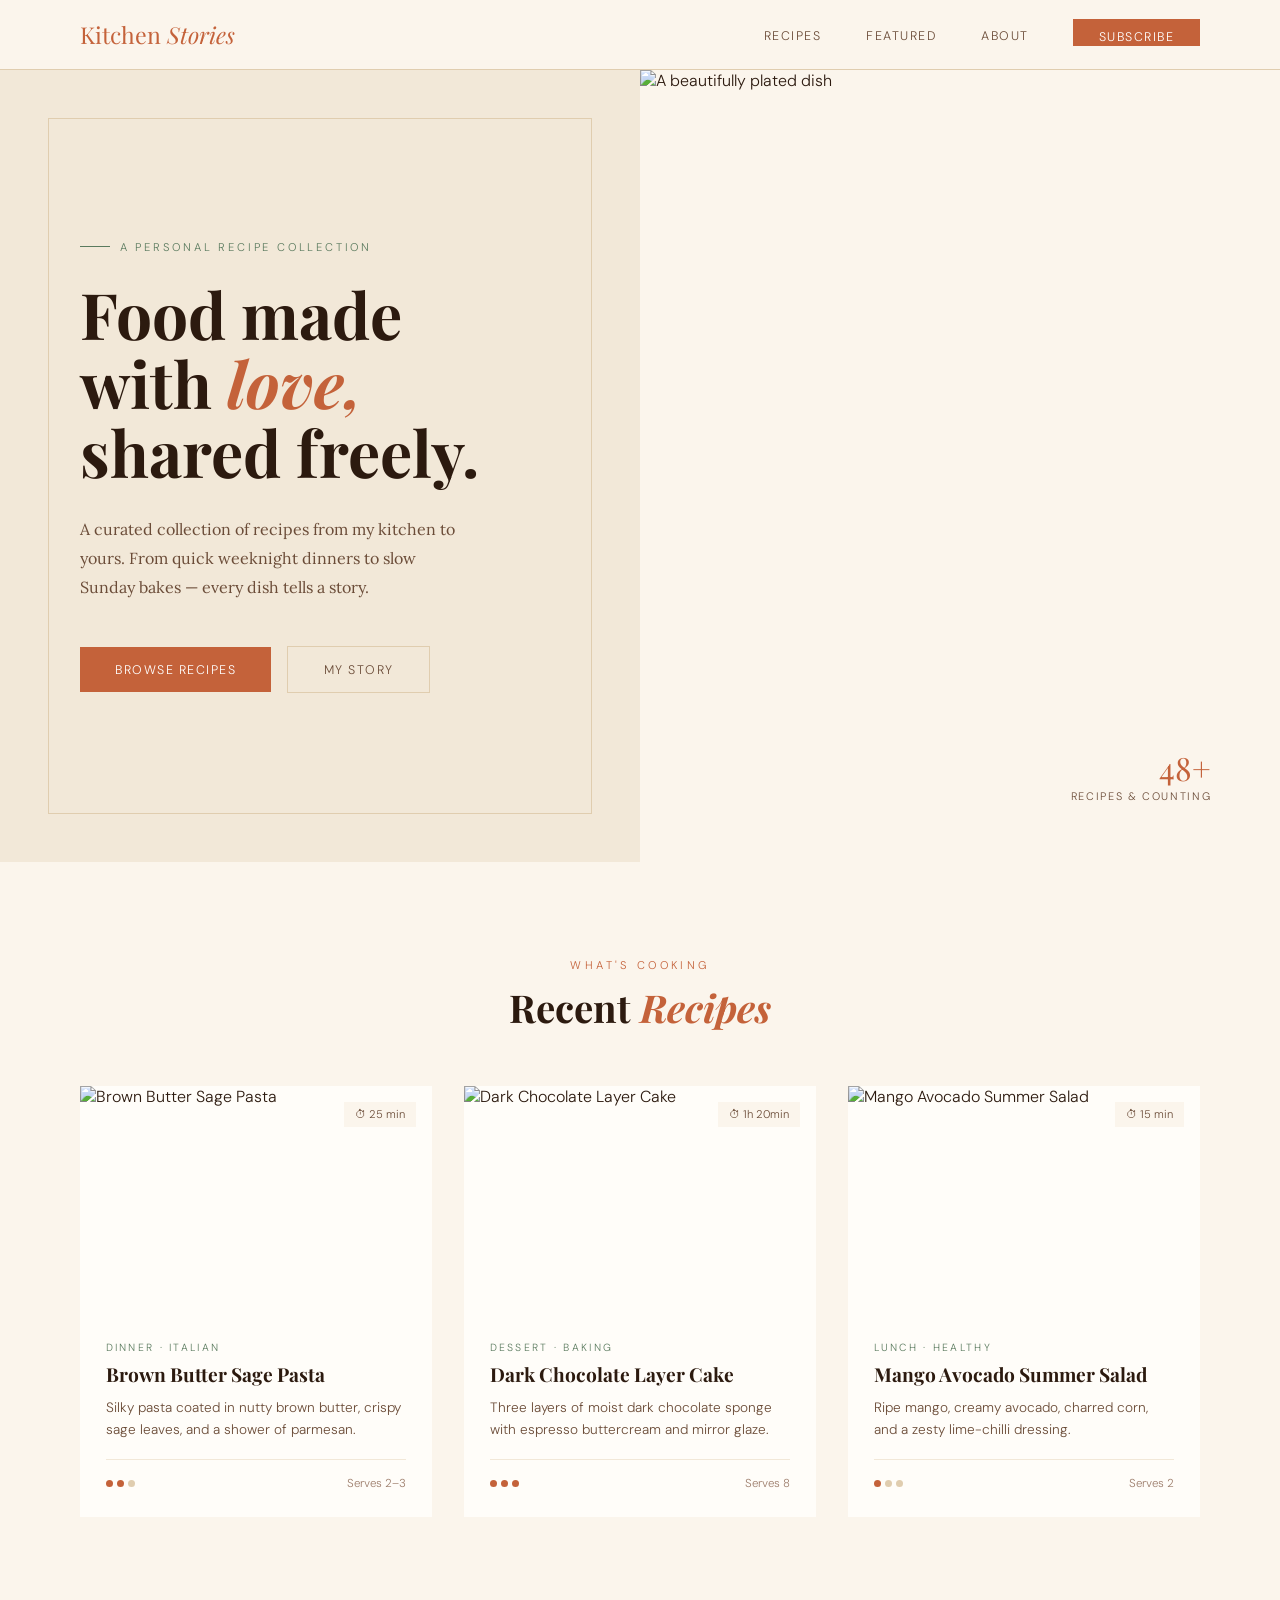
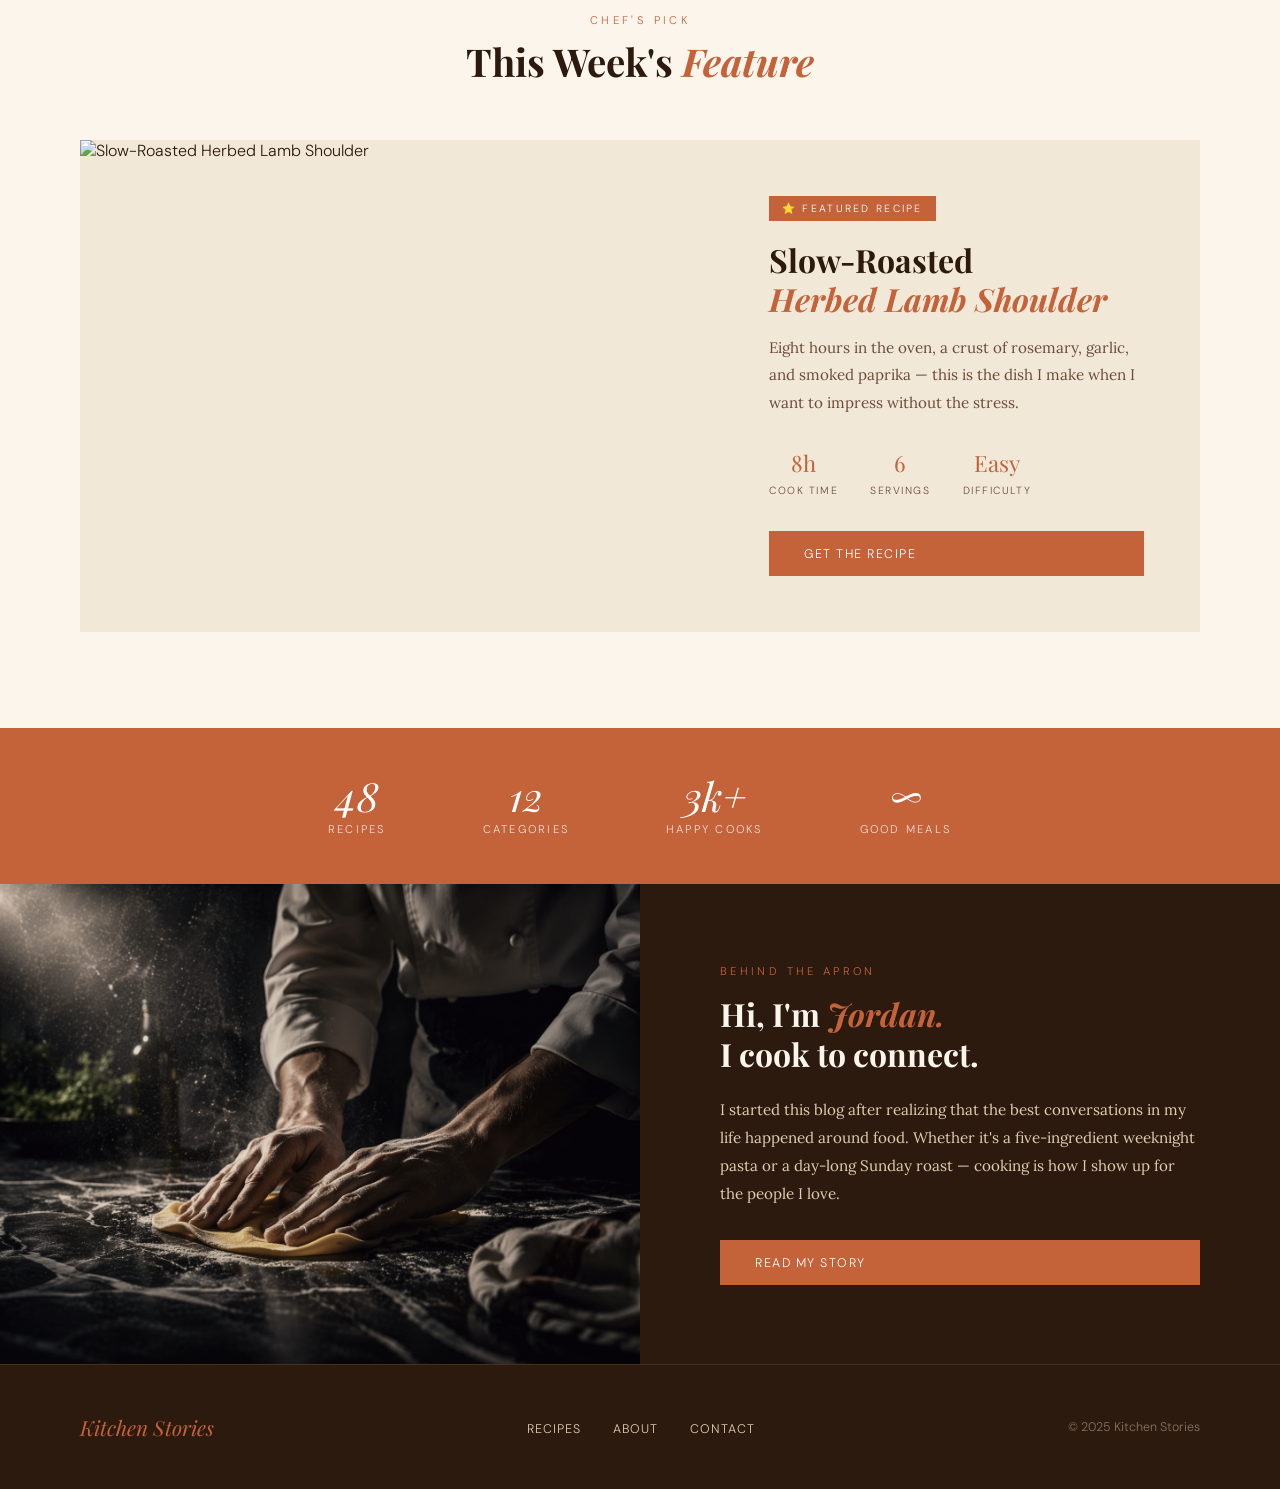
==== index.html @ 15ca9c3b "first commit" ====
<!DOCTYPE html>
<html lang="en">
<head>
  <meta charset="UTF-8"/>
  <meta name="viewport" content="width=device-width, initial-scale=1.0"/>
  <title>Kitchen Stories</title>

  <!-- Google Fonts: loaded from the internet, gives us nice typography -->
  <link href="https://fonts.googleapis.com/css2?family=Playfair+Display:ital,wght@0,400;0,600;0,700;1,400;1,600&family=Lora:ital,wght@0,400;1,400&family=DM+Sans:wght@300;400;500&display=swap" rel="stylesheet"/>

  <!-- Our CSS file (we'll create this next) -->
  <link rel="stylesheet" href="css/style.css"/>
</head>
<body>

  <!-- =============================
       NAVIGATION BAR
       ============================= -->
  <nav>
    <a href="#" class="nav-logo">Kitchen <span>Stories</span></a>
    <ul class="nav-links">
      <li><a href="#recipes">Recipes</a></li>
      <li><a href="#featured">Featured</a></li>
      <li><a href="#about">About</a></li>
      <li><a href="#" class="nav-cta">Subscribe</a></li>
    </ul>
  </nav>

  <!-- =============================
       HERO SECTION
       Split into left (text) and right (image)
       ============================= -->
  <section class="hero">

    <div class="hero-left">
      <span class="hero-tag">A personal recipe collection</span>
      <h1 class="hero-title">
        Food made<br/>with <em>love,</em><br/>shared freely.
      </h1>
      <p class="hero-desc">
        A curated collection of recipes from my kitchen to yours.
        From quick weeknight dinners to slow Sunday bakes — every dish tells a story.
      </p>
      <div class="hero-actions">
        <a href="#recipes" class="btn-primary">Browse Recipes</a>
        <a href="#about" class="btn-ghost">My Story</a>
      </div>
    </div>

    <div class="hero-right">
      <!-- Put your Gemini image in images/hero.jpg -->
      <img src="images/hero.jpg" alt="A beautifully plated dish"/>
      <div class="hero-badge">
        <div class="hero-badge-num">48+</div>
        <div class="hero-badge-label">Recipes &amp; counting</div>
      </div>
    </div>

  </section>

  <!-- =============================
       RECIPES SECTION
       3-card grid
       ============================= -->
  <section class="recipes-section" id="recipes">

    <div class="section-intro">
      <span class="section-tag">What's cooking</span>
      <h2 class="section-title">Recent <em>Recipes</em></h2>
    </div>

    <div class="recipe-grid">

      <!-- Card 1 -->
      <div class="recipe-card fade-in">
        <div class="card-img-wrap">
          <img src="images/pasta.jpg" alt="Brown Butter Sage Pasta"/>
          <span class="card-time-badge">⏱ 25 min</span>
        </div>
        <div class="card-body">
          <p class="card-cat">Dinner · Italian</p>
          <h3 class="card-title">Brown Butter Sage Pasta</h3>
          <p class="card-desc">Silky pasta coated in nutty brown butter, crispy sage leaves, and a shower of parmesan.</p>
          <div class="card-footer">
            <div class="card-diff">
              <span class="dot filled"></span>
              <span class="dot filled"></span>
              <span class="dot"></span>
            </div>
            <span class="card-servings">Serves 2–3</span>
          </div>
        </div>
      </div>

      <!-- Card 2 -->
      <div class="recipe-card fade-in">
        <div class="card-img-wrap">
          <img src="images/cake.jpg" alt="Dark Chocolate Layer Cake"/>
          <span class="card-time-badge">⏱ 1h 20min</span>
        </div>
        <div class="card-body">
          <p class="card-cat">Dessert · Baking</p>
          <h3 class="card-title">Dark Chocolate Layer Cake</h3>
          <p class="card-desc">Three layers of moist dark chocolate sponge with espresso buttercream and mirror glaze.</p>
          <div class="card-footer">
            <div class="card-diff">
              <span class="dot filled"></span>
              <span class="dot filled"></span>
              <span class="dot filled"></span>
            </div>
            <span class="card-servings">Serves 8</span>
          </div>
        </div>
      </div>

      <!-- Card 3 -->
      <div class="recipe-card fade-in">
        <div class="card-img-wrap">
          <img src="images/salad.jpg" alt="Mango Avocado Summer Salad"/>
          <span class="card-time-badge">⏱ 15 min</span>
        </div>
        <div class="card-body">
          <p class="card-cat">Lunch · Healthy</p>
          <h3 class="card-title">Mango Avocado Summer Salad</h3>
          <p class="card-desc">Ripe mango, creamy avocado, charred corn, and a zesty lime-chilli dressing.</p>
          <div class="card-footer">
            <div class="card-diff">
              <span class="dot filled"></span>
              <span class="dot"></span>
              <span class="dot"></span>
            </div>
            <span class="card-servings">Serves 2</span>
          </div>
        </div>
      </div>

    </div>
  </section>

  <!-- =============================
       FEATURED RECIPE
       Big horizontal card
       ============================= -->
  <section class="featured-section" id="featured">

    <div class="section-intro">
      <span class="section-tag">Chef's pick</span>
      <h2 class="section-title">This Week's <em>Feature</em></h2>
    </div>

    <div class="featured-card">
      <div class="featured-img-wrap">
        <img class="featured-img" src="images/featured.jpg" alt="Slow-Roasted Herbed Lamb Shoulder"/>
      </div>
      <div class="featured-info">
        <span class="featured-badge">⭐ Featured Recipe</span>
        <h3 class="featured-title">Slow-Roasted<br/><em>Herbed Lamb Shoulder</em></h3>
        <p class="featured-desc">
          Eight hours in the oven, a crust of rosemary, garlic, and smoked paprika —
          this is the dish I make when I want to impress without the stress.
        </p>
        <div class="featured-meta">
          <div class="meta-item">
            <span class="meta-val">8h</span>
            <span class="meta-label">Cook time</span>
          </div>
          <div class="meta-item">
            <span class="meta-val">6</span>
            <span class="meta-label">Servings</span>
          </div>
          <div class="meta-item">
            <span class="meta-val">Easy</span>
            <span class="meta-label">Difficulty</span>
          </div>
        </div>
        <a href="#" class="btn-primary">Get the Recipe</a>
      </div>
    </div>

  </section>

  <!-- =============================
       STATS STRIP
       4 numbers across a colored bar
       ============================= -->
  <div class="stats-strip">
    <div class="stat">
      <div class="stat-num">48</div>
      <div class="stat-label">Recipes</div>
    </div>
    <div class="stat">
      <div class="stat-num">12</div>
      <div class="stat-label">Categories</div>
    </div>
    <div class="stat">
      <div class="stat-num">3k+</div>
      <div class="stat-label">Happy Cooks</div>
    </div>
    <div class="stat">
      <div class="stat-num">∞</div>
      <div class="stat-label">Good Meals</div>
    </div>
  </div>

  <!-- =============================
       ABOUT SECTION
       Dark background, image + text side by side
       ============================= -->
  <section class="about-section" id="about">

    <div class="about-img-wrap">
      <img src="images/about.jpg" alt="Person cooking in a warm kitchen"/>
    </div>

    <div class="about-content">
      <p class="about-tag">Behind the apron</p>
      <h2 class="about-title">Hi, I'm <em>Jordan.</em><br/>I cook to connect.</h2>
      <p class="about-text">
        I started this blog after realizing that the best conversations in my life happened
        around food. Whether it's a five-ingredient weeknight pasta or a day-long Sunday
        roast — cooking is how I show up for the people I love.
      </p>
      <a href="#" class="btn-primary">Read My Story</a>
    </div>

  </section>

  <!-- =============================
       FOOTER
       ============================= -->
  <footer>
    <span class="footer-logo">Kitchen Stories</span>
    <ul class="footer-links">
      <li><a href="#">Recipes</a></li>
      <li><a href="#">About</a></li>
      <li><a href="#">Contact</a></li>
    </ul>
    <span class="footer-copy">© 2025 Kitchen Stories</span>
  </footer>

  <!-- Our JS file (we'll create this last) -->
  <script src="js/script.js"></script>

</body>
</html>
---- css/style.css ----
/* =============================================
   RESET & ROOT VARIABLES
   Clears browser default styles and defines
   our color palette as reusable variables
   ============================================= */

*, *::before, *::after {
  box-sizing: border-box;
  margin: 0;
  padding: 0;
}

:root {
  --cream:       #FBF5EC;
  --light-tan:   #F2E8D8;
  --tan:         #E0CDAF;
  --terracotta:  #C4623A;
  --terra-dark:  #A34E2C;
  --brown:       #2C1A0F;
  --mid-brown:   #6B4C38;
  --sage:        #7A9E7E;
  --sage-dark:   #5A7A5E;
  --white:       #FFFDF9;
}

html {
  scroll-behavior: smooth; /* makes anchor links scroll nicely */
}

body {
  background: var(--cream);
  color: var(--brown);
  font-family: 'DM Sans', sans-serif;
  font-weight: 300;
  overflow-x: hidden; /* prevents horizontal scroll */
}


/* =============================================
   NAVIGATION
   ============================================= */

nav {
  display: flex;
  justify-content: space-between;
  align-items: center;
  padding: 1.2rem 5rem;
  background: var(--cream);
  border-bottom: 1px solid var(--tan);
  position: sticky;  /* sticks to top when you scroll */
  top: 0;
  z-index: 200;      /* stays on top of everything */
}

.nav-logo {
  font-family: 'Playfair Display', serif;
  font-size: 1.45rem;
  color: var(--terracotta);
  text-decoration: none;
}

.nav-logo span {
  font-style: italic;
}

.nav-links {
  display: flex;
  gap: 2.8rem;
  list-style: none;
}

.nav-links a {
  text-decoration: none;
  color: var(--mid-brown);
  font-size: 0.78rem;
  letter-spacing: 0.12em;
  text-transform: uppercase;
  position: relative;
  padding-bottom: 2px;
  transition: color 0.2s;
}

/* Animated underline on hover */
.nav-links a::after {
  content: '';
  position: absolute;
  bottom: 0;
  left: 0;
  width: 0;
  height: 1px;
  background: var(--terracotta);
  transition: width 0.3s ease;
}

.nav-links a:hover { color: var(--terracotta); }
.nav-links a:hover::after { width: 100%; }

/* Subscribe button in nav */
.nav-cta {
  padding: 0.6rem 1.6rem;
  background: var(--terracotta);
  color: #fff !important;
}

.nav-cta::after { display: none !important; }
.nav-cta:hover { background: var(--terra-dark) !important; }


/* =============================================
   BUTTONS
   ============================================= */

.btn-primary {
  padding: 0.9rem 2.2rem;
  background: var(--terracotta);
  color: #fff;
  text-decoration: none;
  font-size: 0.78rem;
  letter-spacing: 0.12em;
  text-transform: uppercase;
  display: inline-block;
  transition: background 0.25s, transform 0.2s;
}

.btn-primary:hover {
  background: var(--terra-dark);
  transform: translateY(-2px); /* lifts up slightly on hover */
}

.btn-ghost {
  padding: 0.9rem 2.2rem;
  border: 1px solid var(--tan);
  color: var(--mid-brown);
  text-decoration: none;
  font-size: 0.78rem;
  letter-spacing: 0.12em;
  text-transform: uppercase;
  transition: border-color 0.2s, color 0.2s;
}

.btn-ghost:hover {
  border-color: var(--terracotta);
  color: var(--terracotta);
}


/* =============================================
   HERO SECTION
   Two-column grid: text left, image right
   ============================================= */

.hero {
  display: grid;
  grid-template-columns: 1fr 1fr; /* two equal columns */
  min-height: 88vh;
}

.hero-left {
  display: flex;
  flex-direction: column;
  justify-content: center;
  padding: 5rem 4.5rem 5rem 5rem;
  background: var(--light-tan);
  position: relative;
}

/* Decorative border inside the left panel */
.hero-left::after {
  content: '';
  position: absolute;
  top: 3rem;
  left: 3rem;
  right: 3rem;
  bottom: 3rem;
  border: 1px solid var(--tan);
  pointer-events: none;
}

.hero-tag {
  display: inline-flex;
  align-items: center;
  gap: 0.6rem;
  font-size: 0.7rem;
  letter-spacing: 0.25em;
  text-transform: uppercase;
  color: var(--sage-dark);
  margin-bottom: 1.6rem;
}

.hero-tag::before {
  content: '';
  display: inline-block;
  width: 30px;
  height: 1px;
  background: var(--sage-dark);
}

.hero-title {
  font-family: 'Playfair Display', serif;
  font-size: clamp(3rem, 5vw, 5rem); /* scales with screen size */
  line-height: 1.08;
  color: var(--brown);
  margin-bottom: 1.8rem;
}

.hero-title em {
  font-style: italic;
  color: var(--terracotta);
}

.hero-desc {
  font-family: 'Lora', serif;
  font-size: 1rem;
  color: var(--mid-brown);
  line-height: 1.8;
  max-width: 380px;
  margin-bottom: 2.8rem;
}

.hero-actions {
  display: flex;
  gap: 1rem;
  align-items: center;
}

.hero-right {
  position: relative;
  overflow: hidden;
}

.hero-right img {
  width: 100%;
  height: 100%;
  object-fit: cover; /* fills the box without stretching */
  display: block;
  transition: transform 0.6s ease;
}

.hero-right:hover img {
  transform: scale(1.03); /* subtle zoom on hover */
}

/* Small floating box over the image */
.hero-badge {
  position: absolute;
  bottom: 2.5rem;
  right: 2.5rem;
  background: var(--cream);
  padding: 1.2rem 1.8rem;
  text-align: right;
}

.hero-badge-num {
  font-family: 'Playfair Display', serif;
  font-size: 2rem;
  color: var(--terracotta);
  line-height: 1;
}

.hero-badge-label {
  font-size: 0.68rem;
  letter-spacing: 0.15em;
  text-transform: uppercase;
  color: var(--mid-brown);
  margin-top: 0.3rem;
}


/* =============================================
   SHARED SECTION HEADER STYLES
   Used above both Recipes and Featured sections
   ============================================= */

.section-intro {
  text-align: center;
  margin-bottom: 3.5rem;
}

.section-tag {
  display: block;
  font-size: 0.7rem;
  letter-spacing: 0.3em;
  text-transform: uppercase;
  color: var(--terracotta);
  margin-bottom: 0.7rem;
}

.section-title {
  font-family: 'Playfair Display', serif;
  font-size: 2.4rem;
  color: var(--brown);
  line-height: 1.2;
}

.section-title em {
  font-style: italic;
  color: var(--terracotta);
}


/* =============================================
   RECIPE CARDS SECTION
   ============================================= */

.recipes-section {
  padding: 6rem 5rem;
  background: var(--cream);
}

.recipe-grid {
  display: grid;
  grid-template-columns: repeat(3, 1fr); /* 3 equal columns */
  gap: 2rem;
}

.recipe-card {
  background: var(--white);
  overflow: hidden;
  cursor: pointer;
  transition: transform 0.35s ease, box-shadow 0.35s ease;
}

.recipe-card:hover {
  transform: translateY(-8px);
  box-shadow: 0 20px 50px rgba(44, 26, 15, 0.12);
}

.card-img-wrap {
  position: relative;
  overflow: hidden;
  height: 230px;
}

.card-img-wrap img {
  width: 100%;
  height: 100%;
  object-fit: cover;
  display: block;
  transition: transform 0.5s ease;
}

.recipe-card:hover .card-img-wrap img {
  transform: scale(1.07);
}

/* Time badge overlaid on card image */
.card-time-badge {
  position: absolute;
  top: 1rem;
  right: 1rem;
  background: var(--cream);
  padding: 0.35rem 0.7rem;
  font-size: 0.7rem;
  color: var(--mid-brown);
}

.card-body {
  padding: 1.6rem;
}

.card-cat {
  font-size: 0.65rem;
  letter-spacing: 0.22em;
  text-transform: uppercase;
  color: var(--sage-dark);
  margin-bottom: 0.5rem;
}

.card-title {
  font-family: 'Playfair Display', serif;
  font-size: 1.2rem;
  color: var(--brown);
  margin-bottom: 0.6rem;
  line-height: 1.3;
}

.card-desc {
  font-size: 0.85rem;
  color: var(--mid-brown);
  line-height: 1.6;
}

.card-footer {
  display: flex;
  justify-content: space-between;
  align-items: center;
  margin-top: 1.2rem;
  padding-top: 1rem;
  border-top: 1px solid var(--light-tan);
}

/* Difficulty dots (filled = hard) */
.card-diff {
  display: flex;
  gap: 4px;
}

.dot {
  width: 7px;
  height: 7px;
  border-radius: 50%;
  background: var(--tan);
}

.dot.filled {
  background: var(--terracotta);
}

.card-servings {
  font-size: 0.72rem;
  color: #9C7C6A;
}


/* =============================================
   FEATURED RECIPE
   Wide horizontal card, image left, info right
   ============================================= */

.featured-section {
  padding: 0 5rem 6rem;
}

.featured-card {
  display: grid;
  grid-template-columns: 1.3fr 1fr;
  background: var(--light-tan);
  overflow: hidden;
  min-height: 420px;
}

.featured-img-wrap {
  overflow: hidden;
}

.featured-img {
  width: 100%;
  height: 100%;
  min-height: 420px;
  object-fit: cover;
  display: block;
  transition: transform 0.5s ease;
}

.featured-card:hover .featured-img {
  transform: scale(1.04);
}

.featured-info {
  display: flex;
  flex-direction: column;
  justify-content: center;
  padding: 3.5rem;
}

.featured-badge {
  display: inline-block;
  font-size: 0.65rem;
  letter-spacing: 0.22em;
  text-transform: uppercase;
  background: var(--terracotta);
  color: #fff;
  padding: 0.35rem 0.8rem;
  margin-bottom: 1.3rem;
  width: fit-content;
}

.featured-title {
  font-family: 'Playfair Display', serif;
  font-size: 2rem;
  line-height: 1.2;
  color: var(--brown);
  margin-bottom: 1rem;
}

.featured-title em {
  font-style: italic;
  color: var(--terracotta);
}

.featured-desc {
  font-family: 'Lora', serif;
  font-size: 0.95rem;
  color: var(--mid-brown);
  line-height: 1.8;
  margin-bottom: 2rem;
}

.featured-meta {
  display: flex;
  gap: 2rem;
  margin-bottom: 2rem;
}

.meta-item {
  text-align: center;
}

.meta-val {
  font-family: 'Playfair Display', serif;
  font-size: 1.4rem;
  color: var(--terracotta);
  display: block;
}

.meta-label {
  font-size: 0.65rem;
  letter-spacing: 0.15em;
  text-transform: uppercase;
  color: var(--mid-brown);
}


/* =============================================
   STATS STRIP
   Terracotta bar with 4 big numbers
   ============================================= */

.stats-strip {
  background: var(--terracotta);
  display: flex;
  justify-content: center;
  gap: 6rem;
  padding: 3rem 5rem;
}

.stat {
  text-align: center;
  color: #fff;
}

.stat-num {
  font-family: 'Playfair Display', serif;
  font-size: 2.5rem;
  font-style: italic;
  line-height: 1;
}

.stat-label {
  font-size: 0.7rem;
  letter-spacing: 0.2em;
  text-transform: uppercase;
  opacity: 0.8;
  margin-top: 0.4rem;
}


/* =============================================
   ABOUT SECTION
   Dark background, image + text side by side
   ============================================= */

.about-section {
  background: var(--brown);
  display: grid;
  grid-template-columns: 1fr 1fr;
  min-height: 380px;
}

.about-img-wrap {
  overflow: hidden;
}

.about-img-wrap img {
  width: 100%;
  height: 100%;
  object-fit: cover;
  display: block;
  opacity: 0.85;
  transition: transform 0.5s;
}

.about-img-wrap:hover img {
  transform: scale(1.04);
}

.about-content {
  display: flex;
  flex-direction: column;
  justify-content: center;
  padding: 4.5rem 5rem;
  color: var(--cream);
}

.about-tag {
  font-size: 0.7rem;
  letter-spacing: 0.3em;
  text-transform: uppercase;
  color: var(--terracotta);
  margin-bottom: 1rem;
}

.about-title {
  font-family: 'Playfair Display', serif;
  font-size: 2rem;
  line-height: 1.25;
  margin-bottom: 1.4rem;
}

.about-title em {
  font-style: italic;
  color: var(--terracotta);
}

.about-text {
  font-family: 'Lora', serif;
  font-size: 0.95rem;
  line-height: 1.85;
  color: var(--tan);
  margin-bottom: 2rem;
}


/* =============================================
   FOOTER
   ============================================= */

footer {
  background: var(--brown);
  color: var(--tan);
  padding: 3rem 5rem;
  display: flex;
  justify-content: space-between;
  align-items: center;
  border-top: 1px solid #4A2E1A;
}

.footer-logo {
  font-family: 'Playfair Display', serif;
  font-size: 1.3rem;
  color: var(--terracotta);
  font-style: italic;
}

.footer-links {
  display: flex;
  gap: 2rem;
  list-style: none;
}

.footer-links a {
  text-decoration: none;
  color: var(--tan);
  font-size: 0.78rem;
  letter-spacing: 0.08em;
  text-transform: uppercase;
  transition: color 0.2s;
}

.footer-links a:hover {
  color: var(--terracotta);
}

.footer-copy {
  font-size: 0.78rem;
  opacity: 0.5;
}


/* =============================================
   SCROLL FADE-IN ANIMATION
   JS adds the .visible class when element
   enters the viewport — this CSS does the rest
   ============================================= */

.fade-in {
  opacity: 0;
  transform: translateY(24px);
  transition: opacity 0.7s ease, transform 0.7s ease;
}

.fade-in.visible {
  opacity: 1;
  transform: translateY(0);
}

/* Stagger the 3 cards so they appear one after another */
.fade-in:nth-child(2) { transition-delay: 0.1s; }
.fade-in:nth-child(3) { transition-delay: 0.2s; }
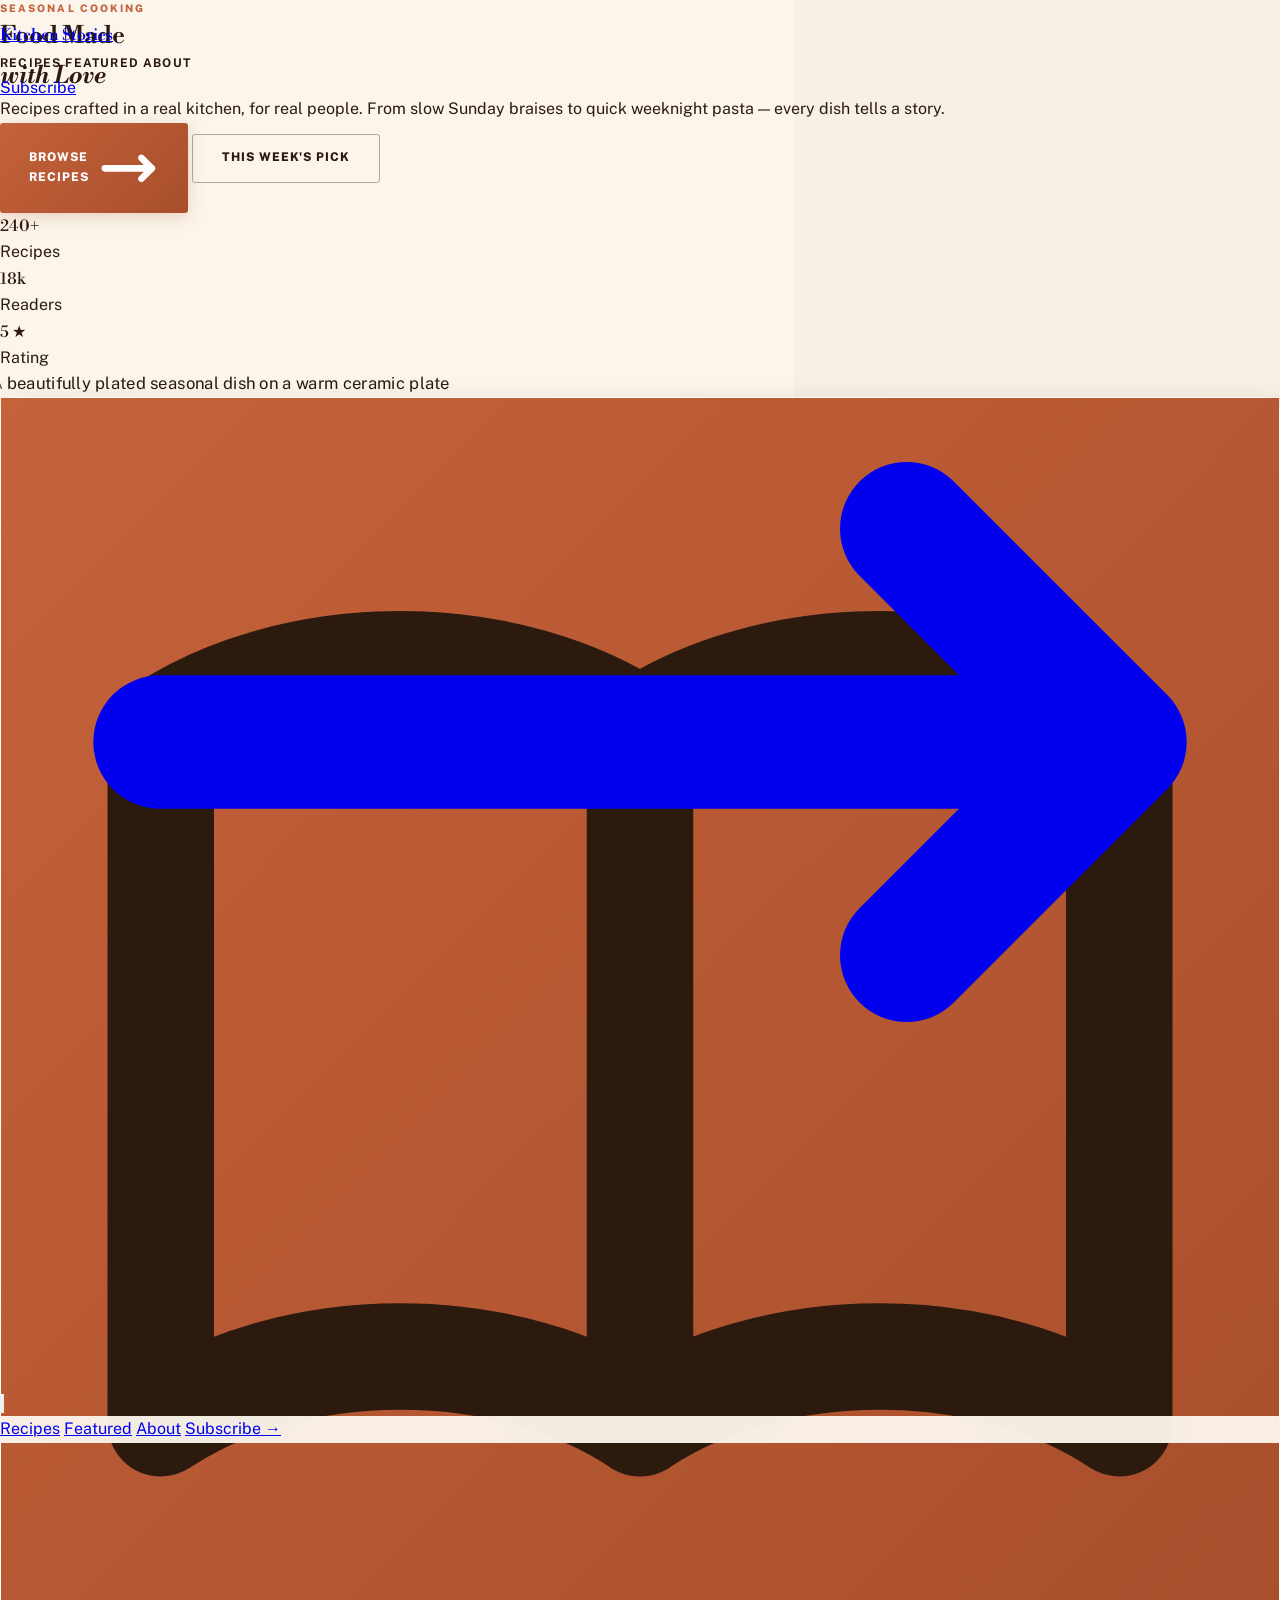
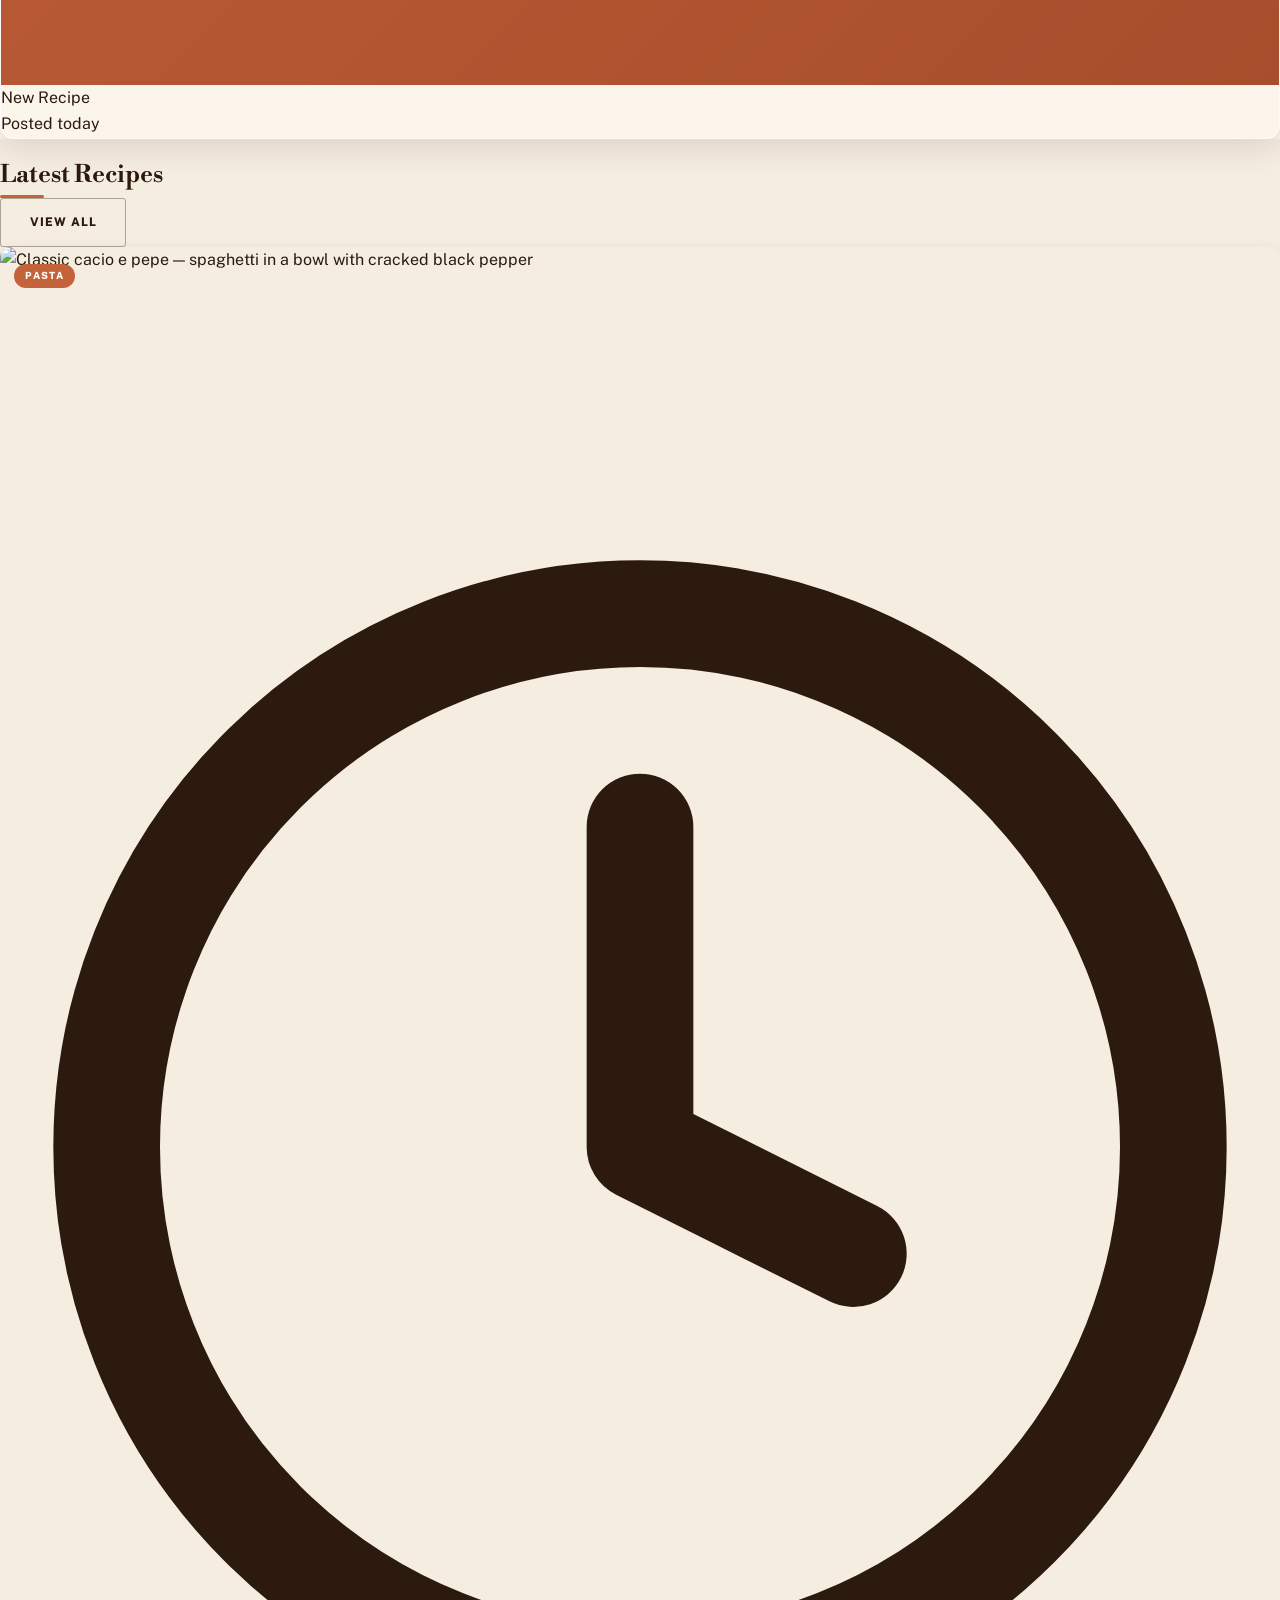
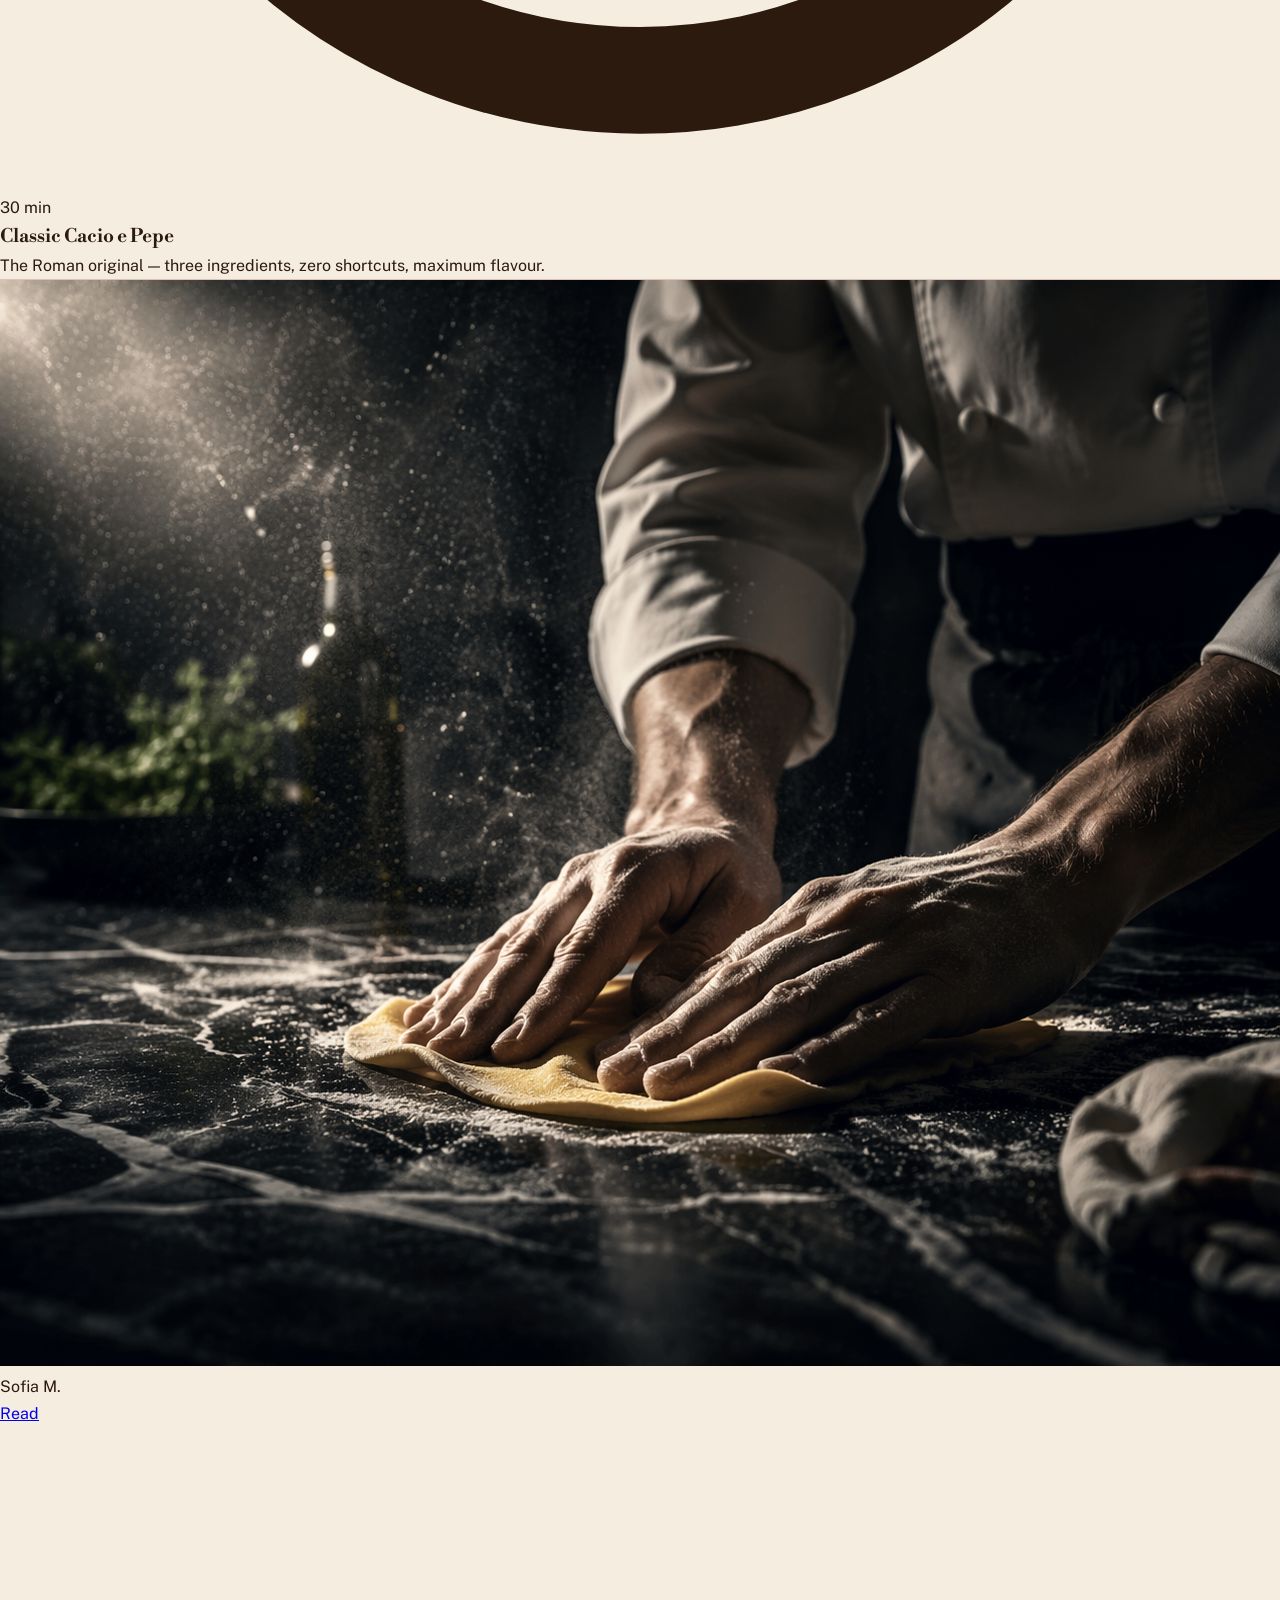
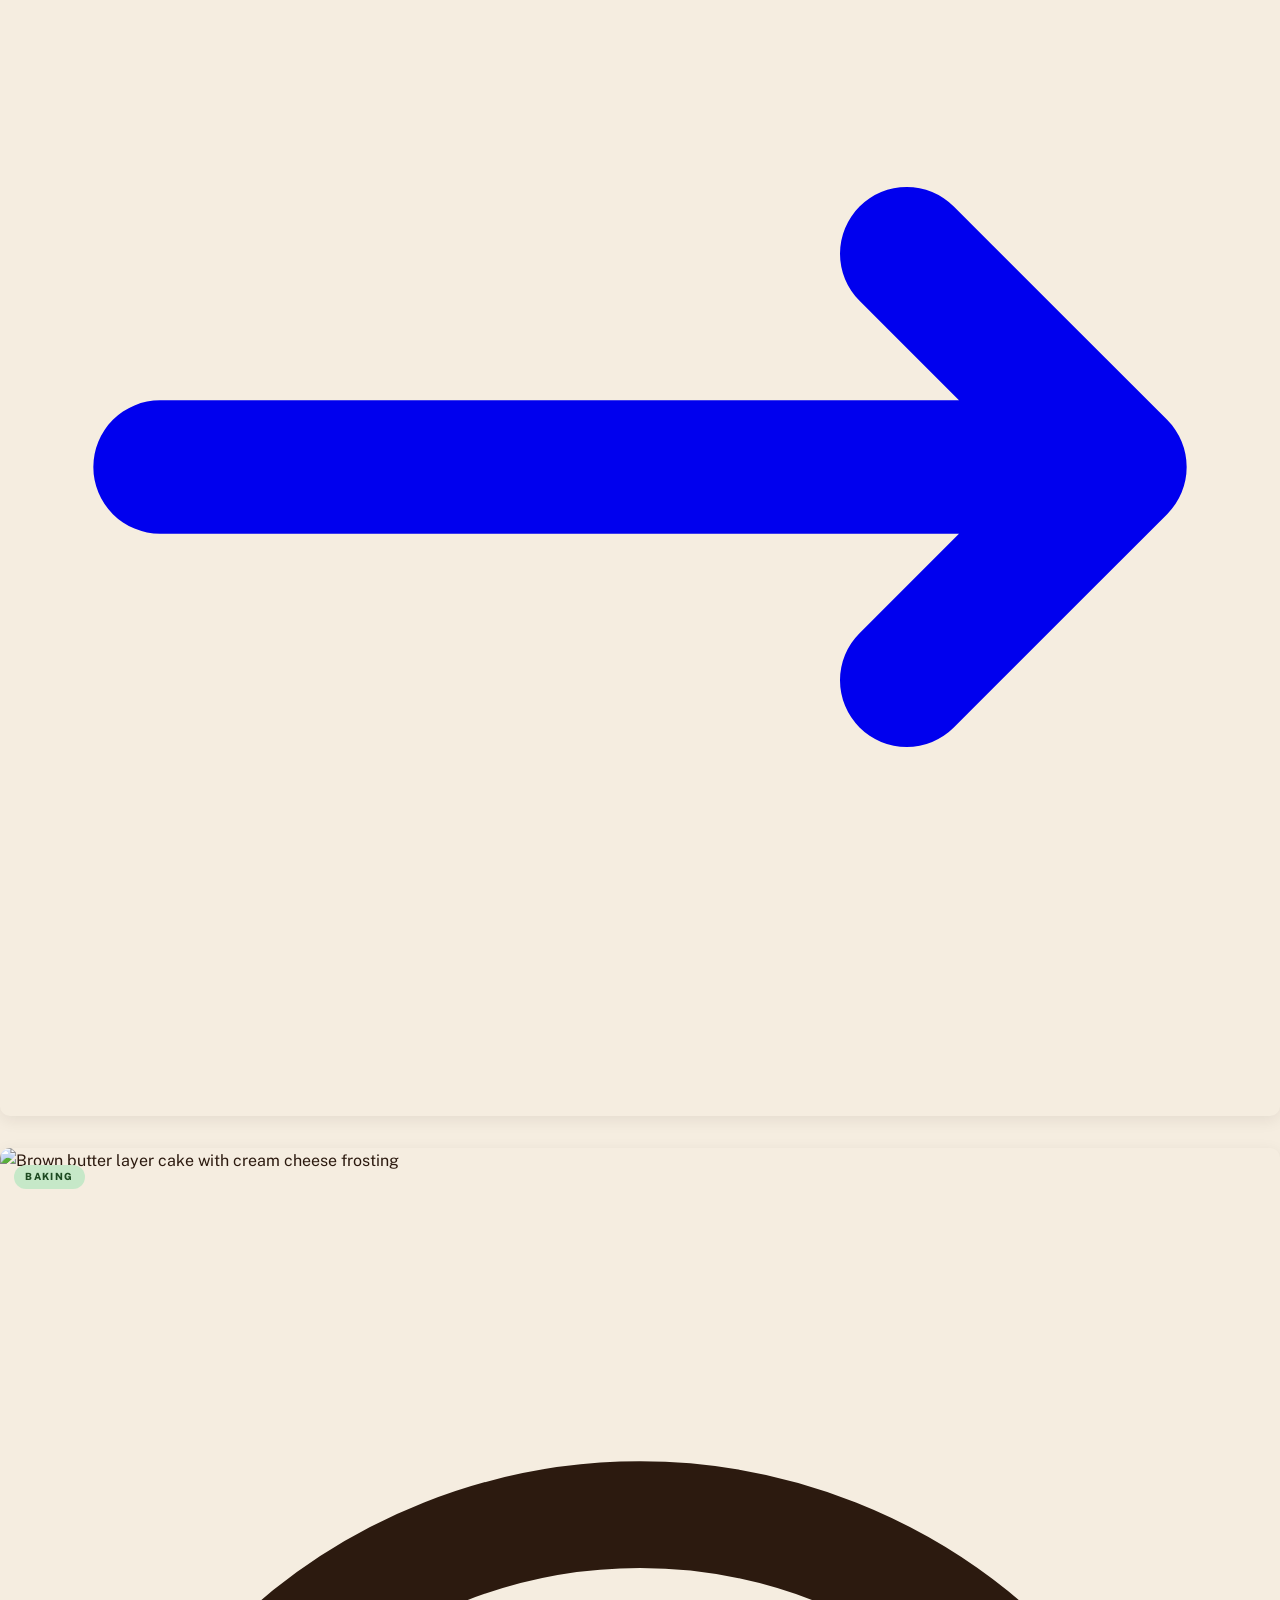
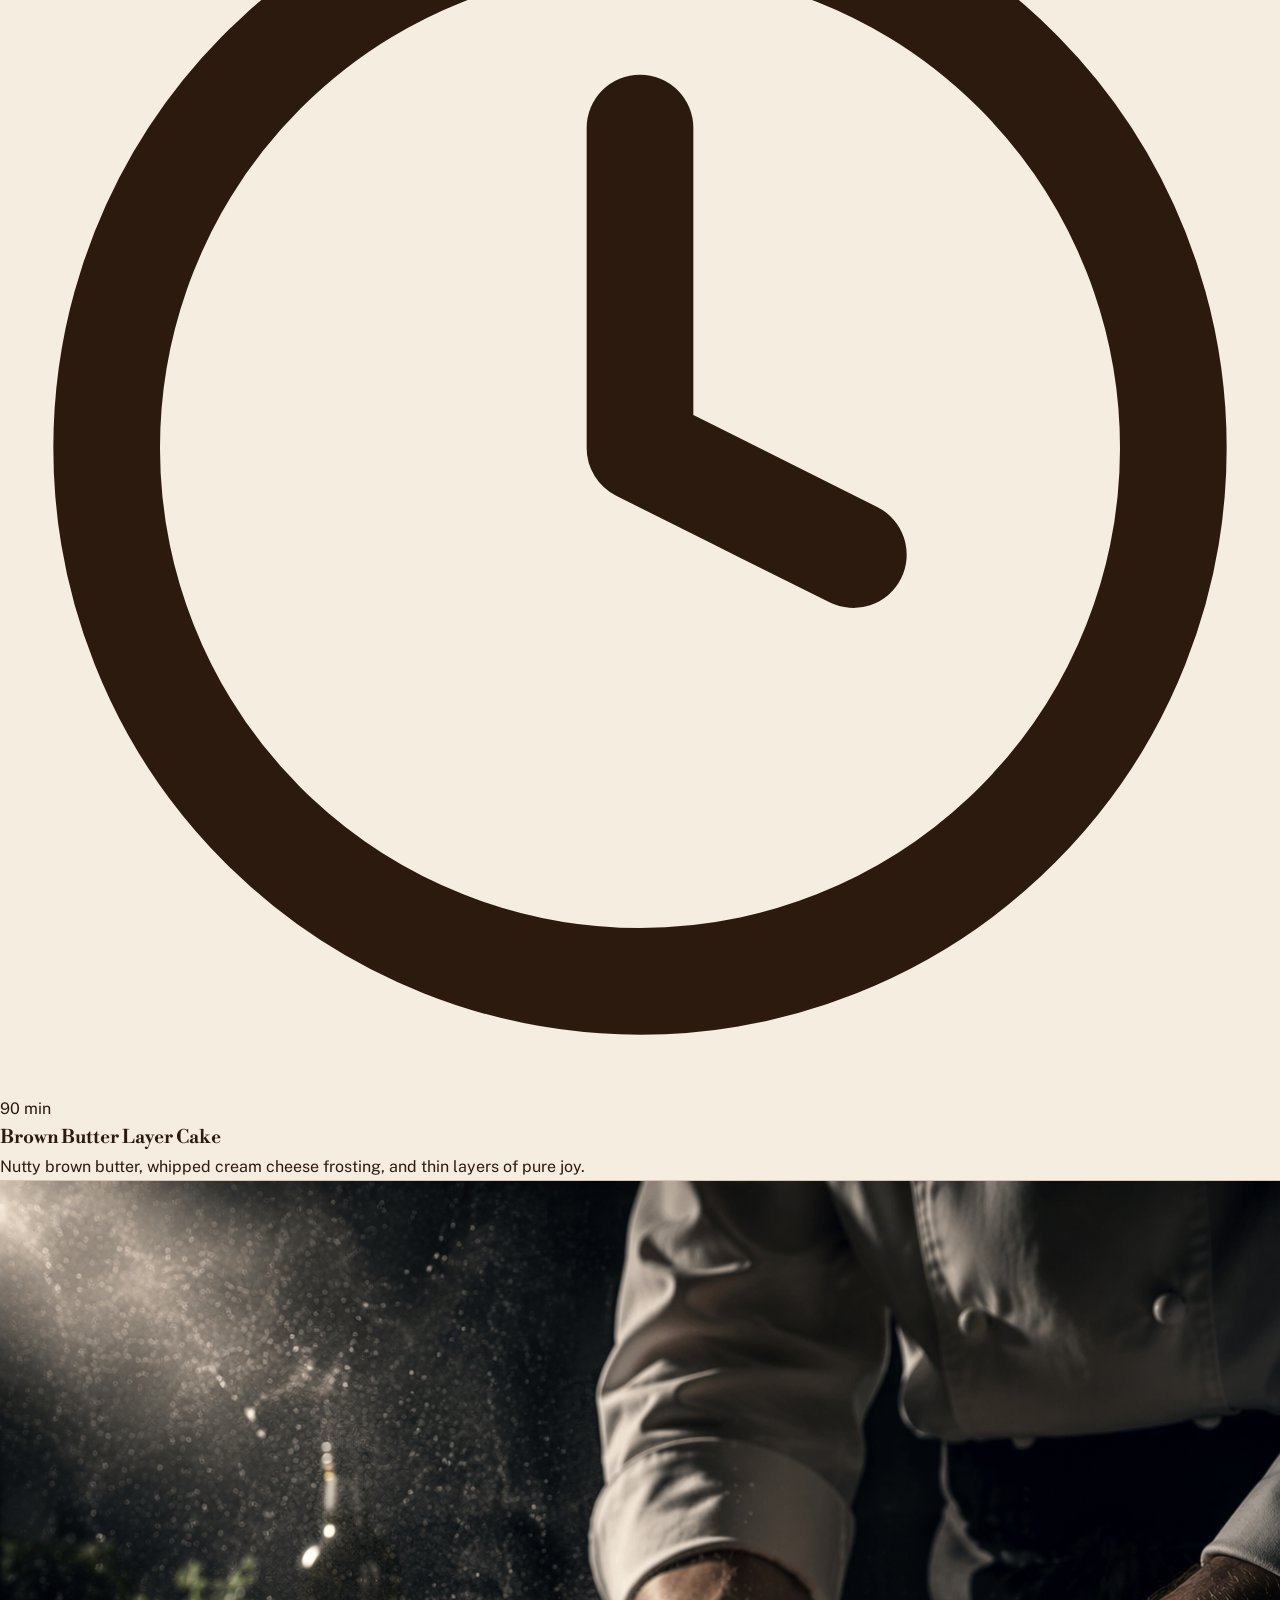
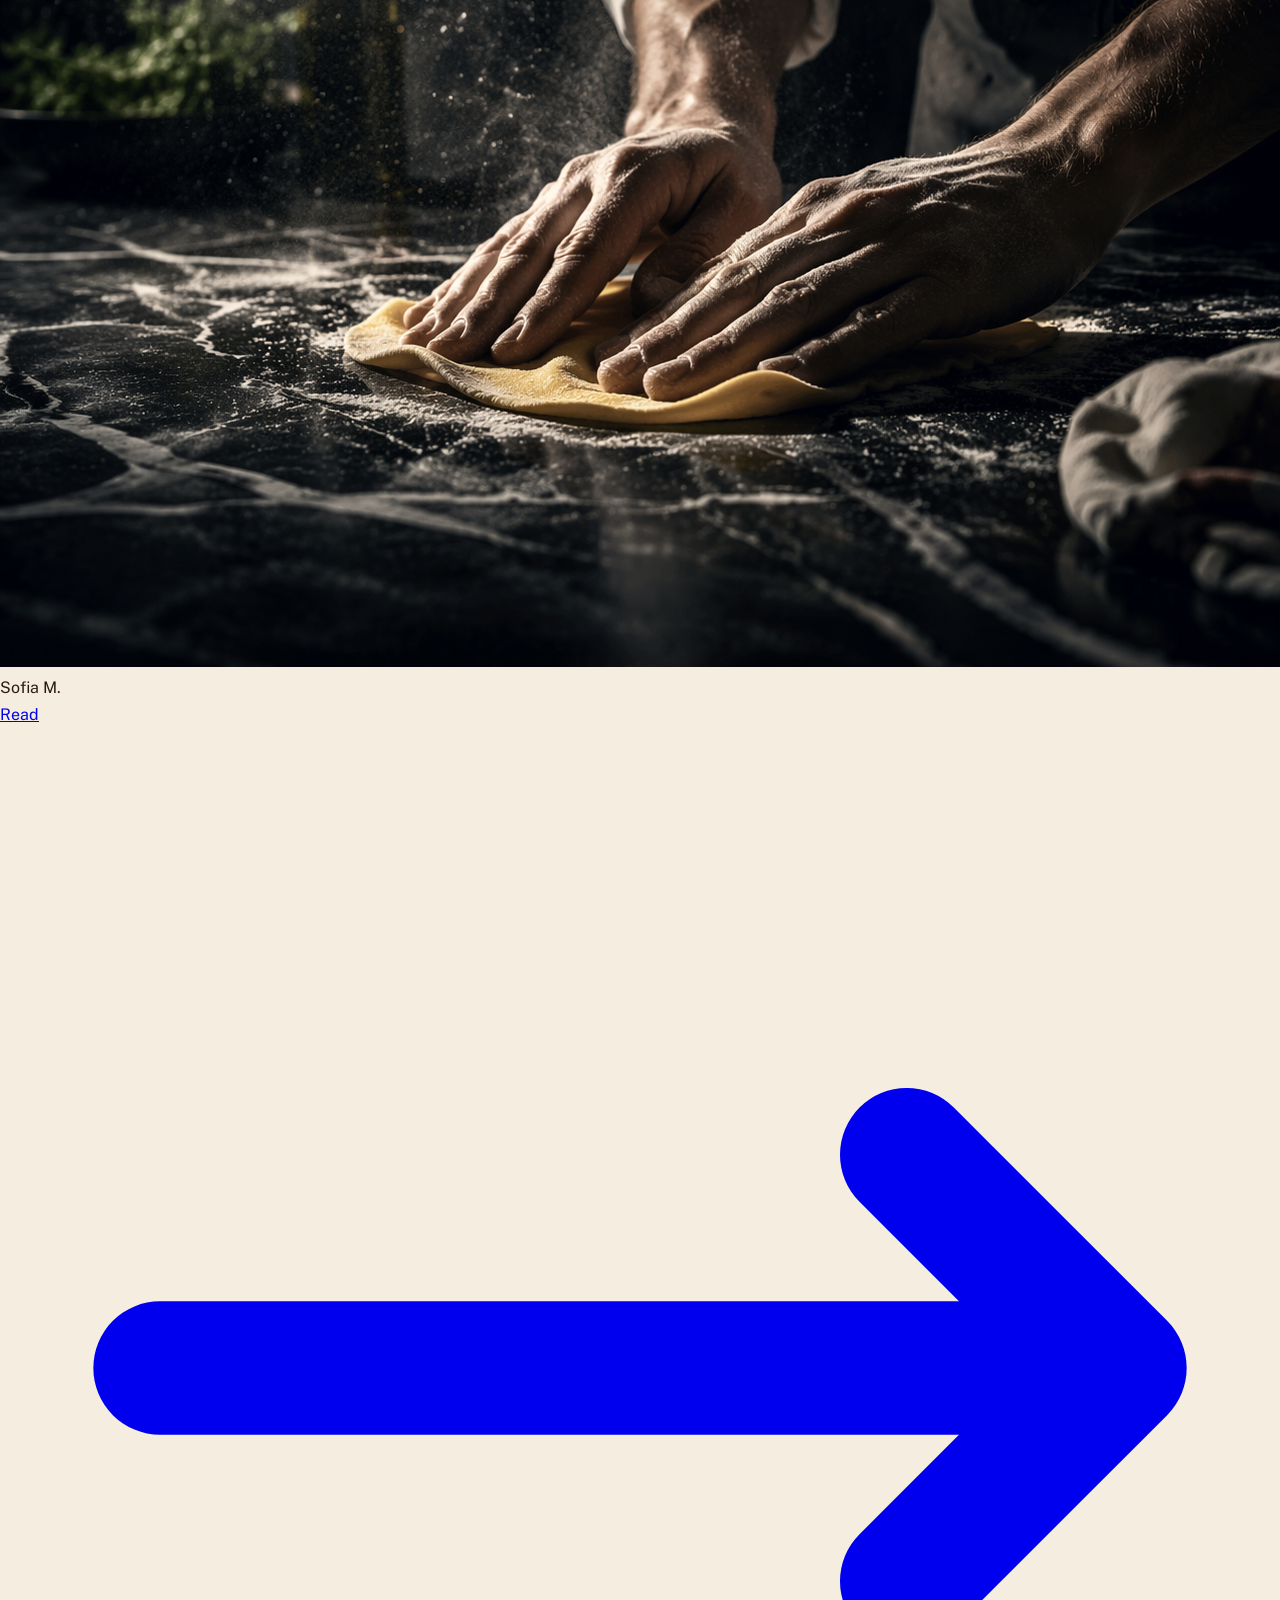
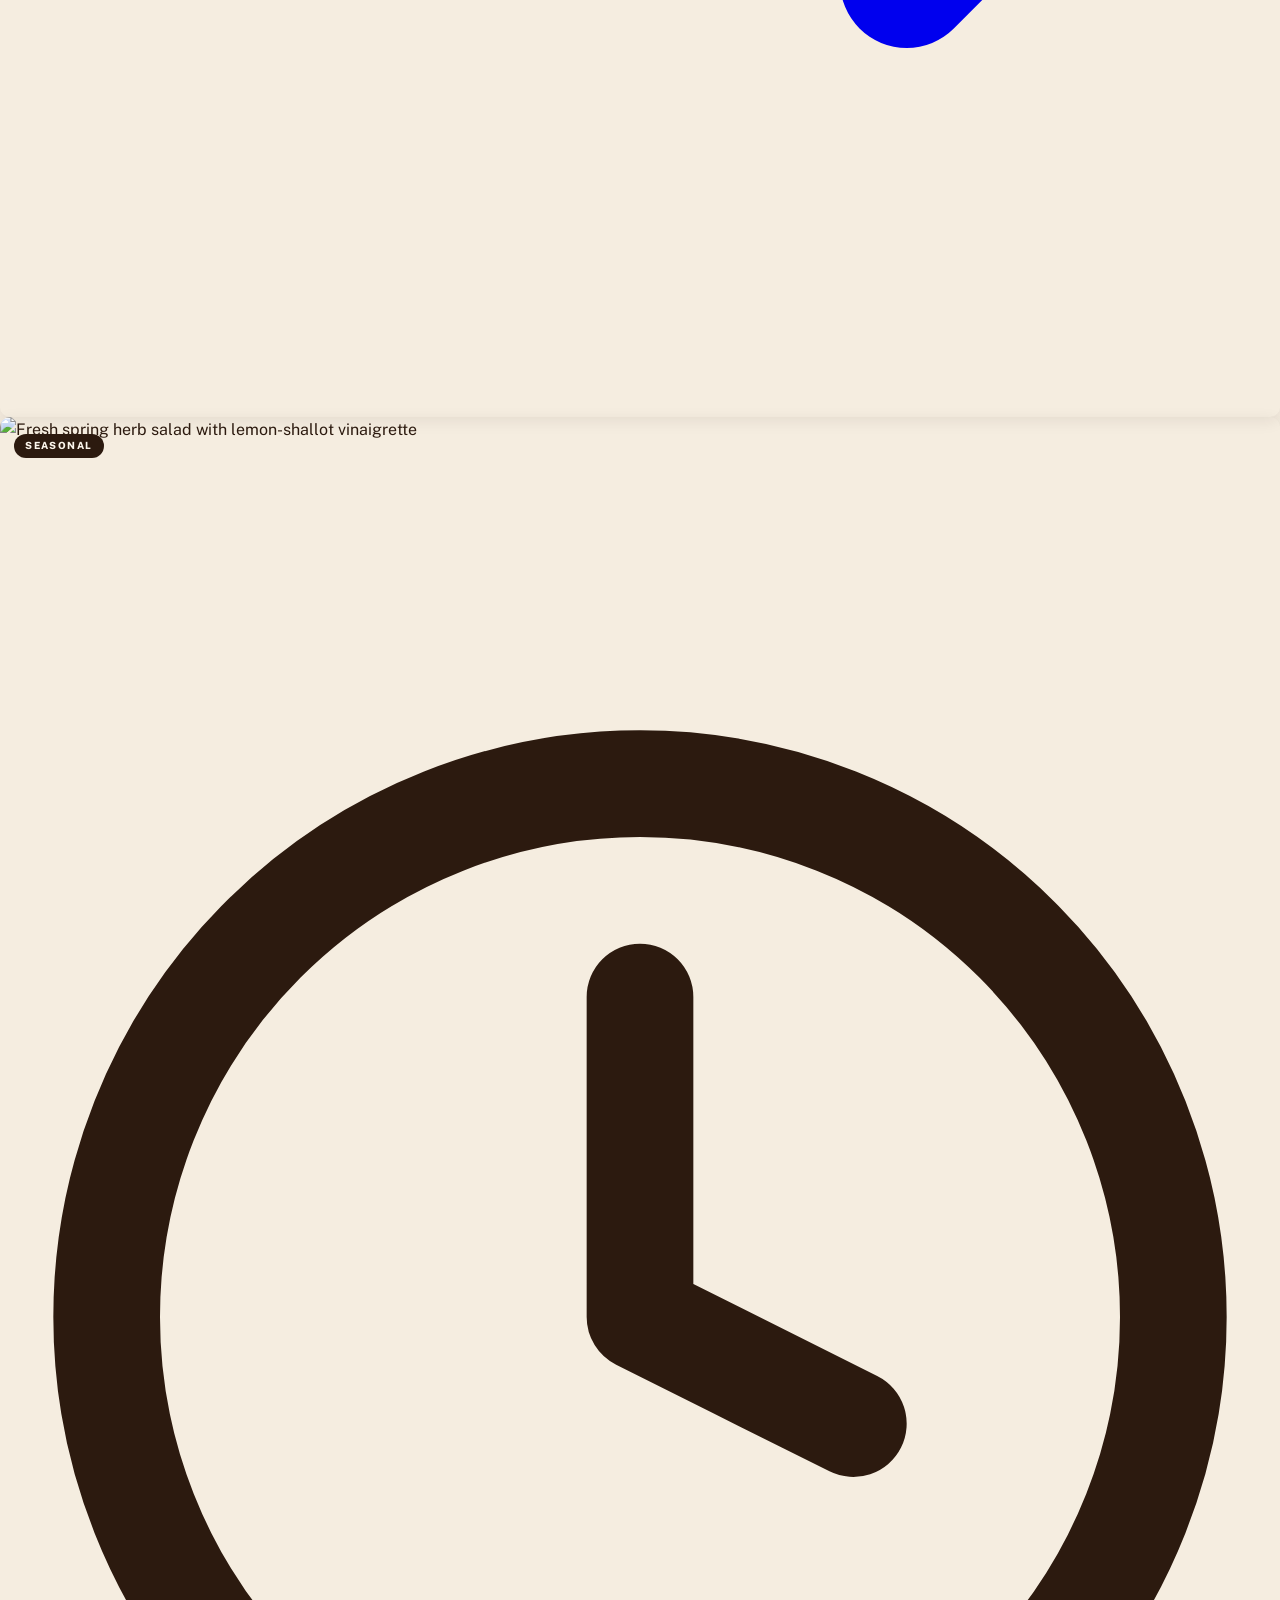
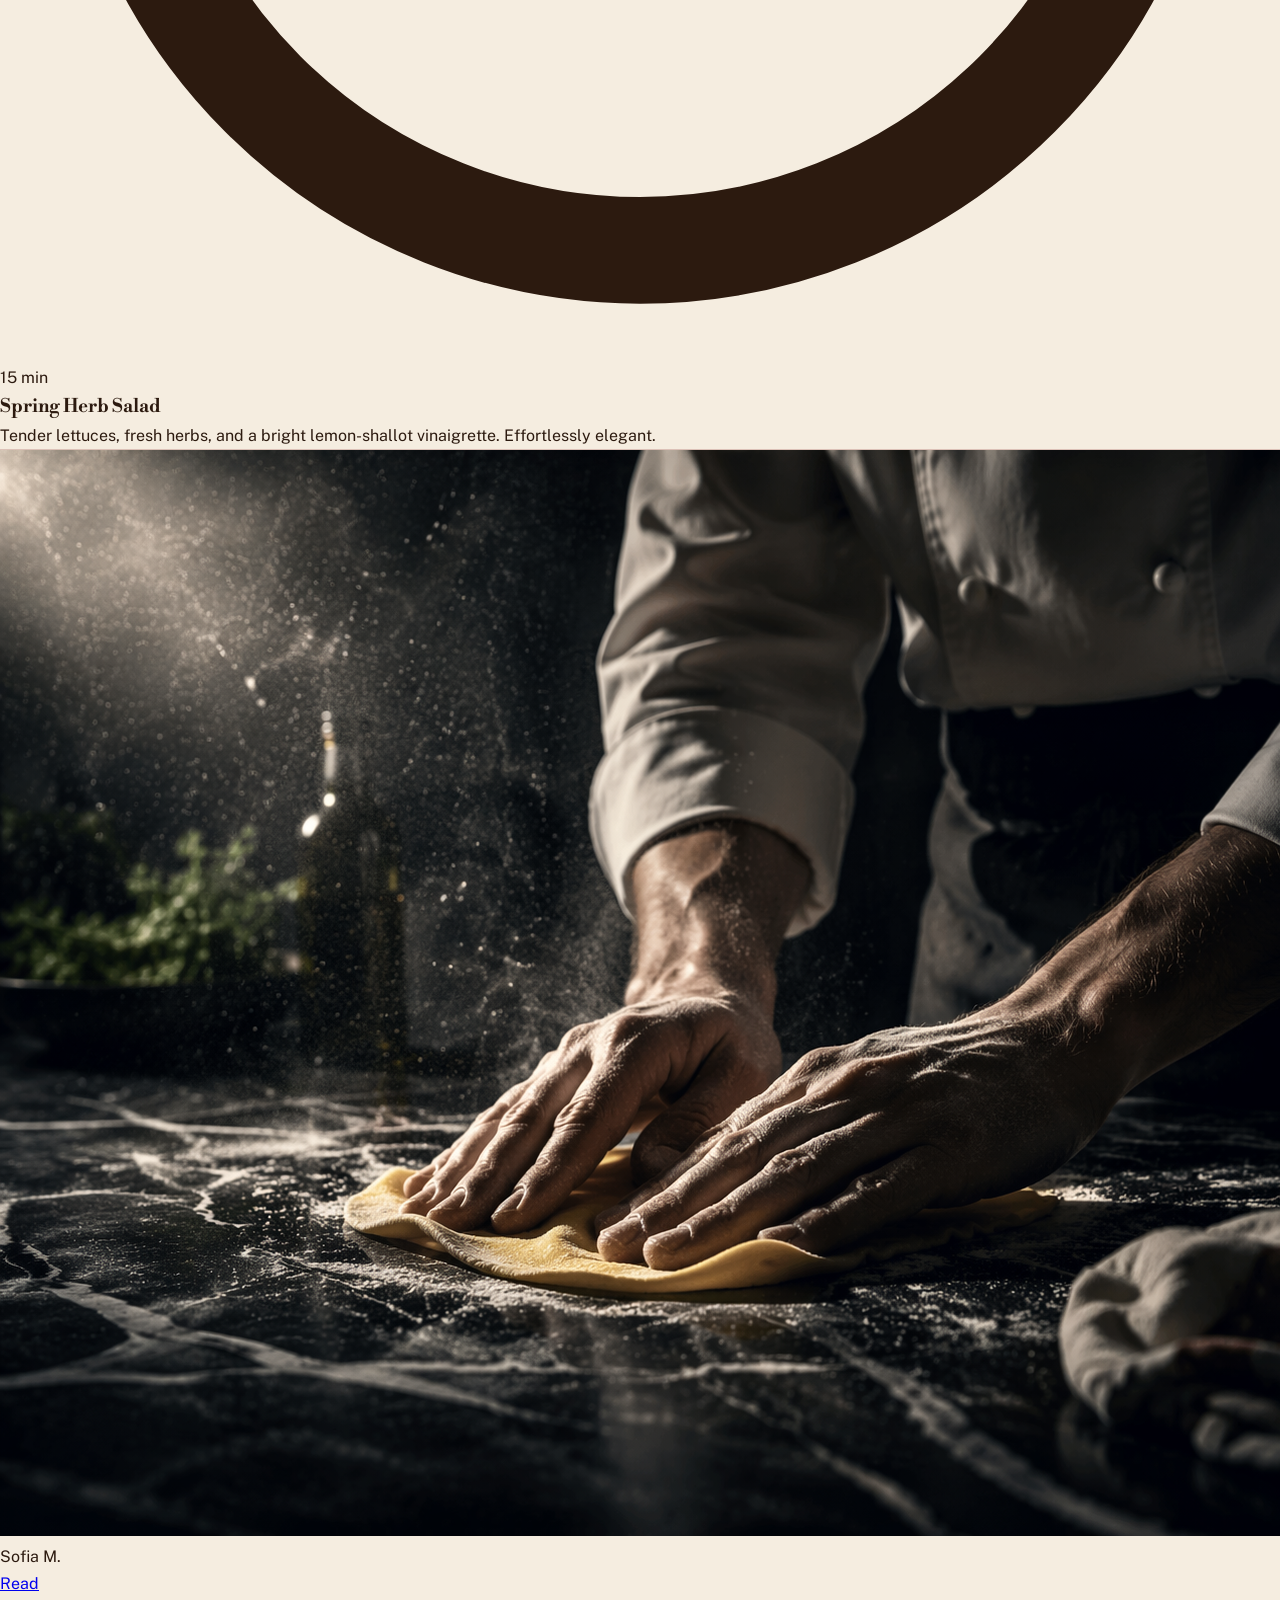
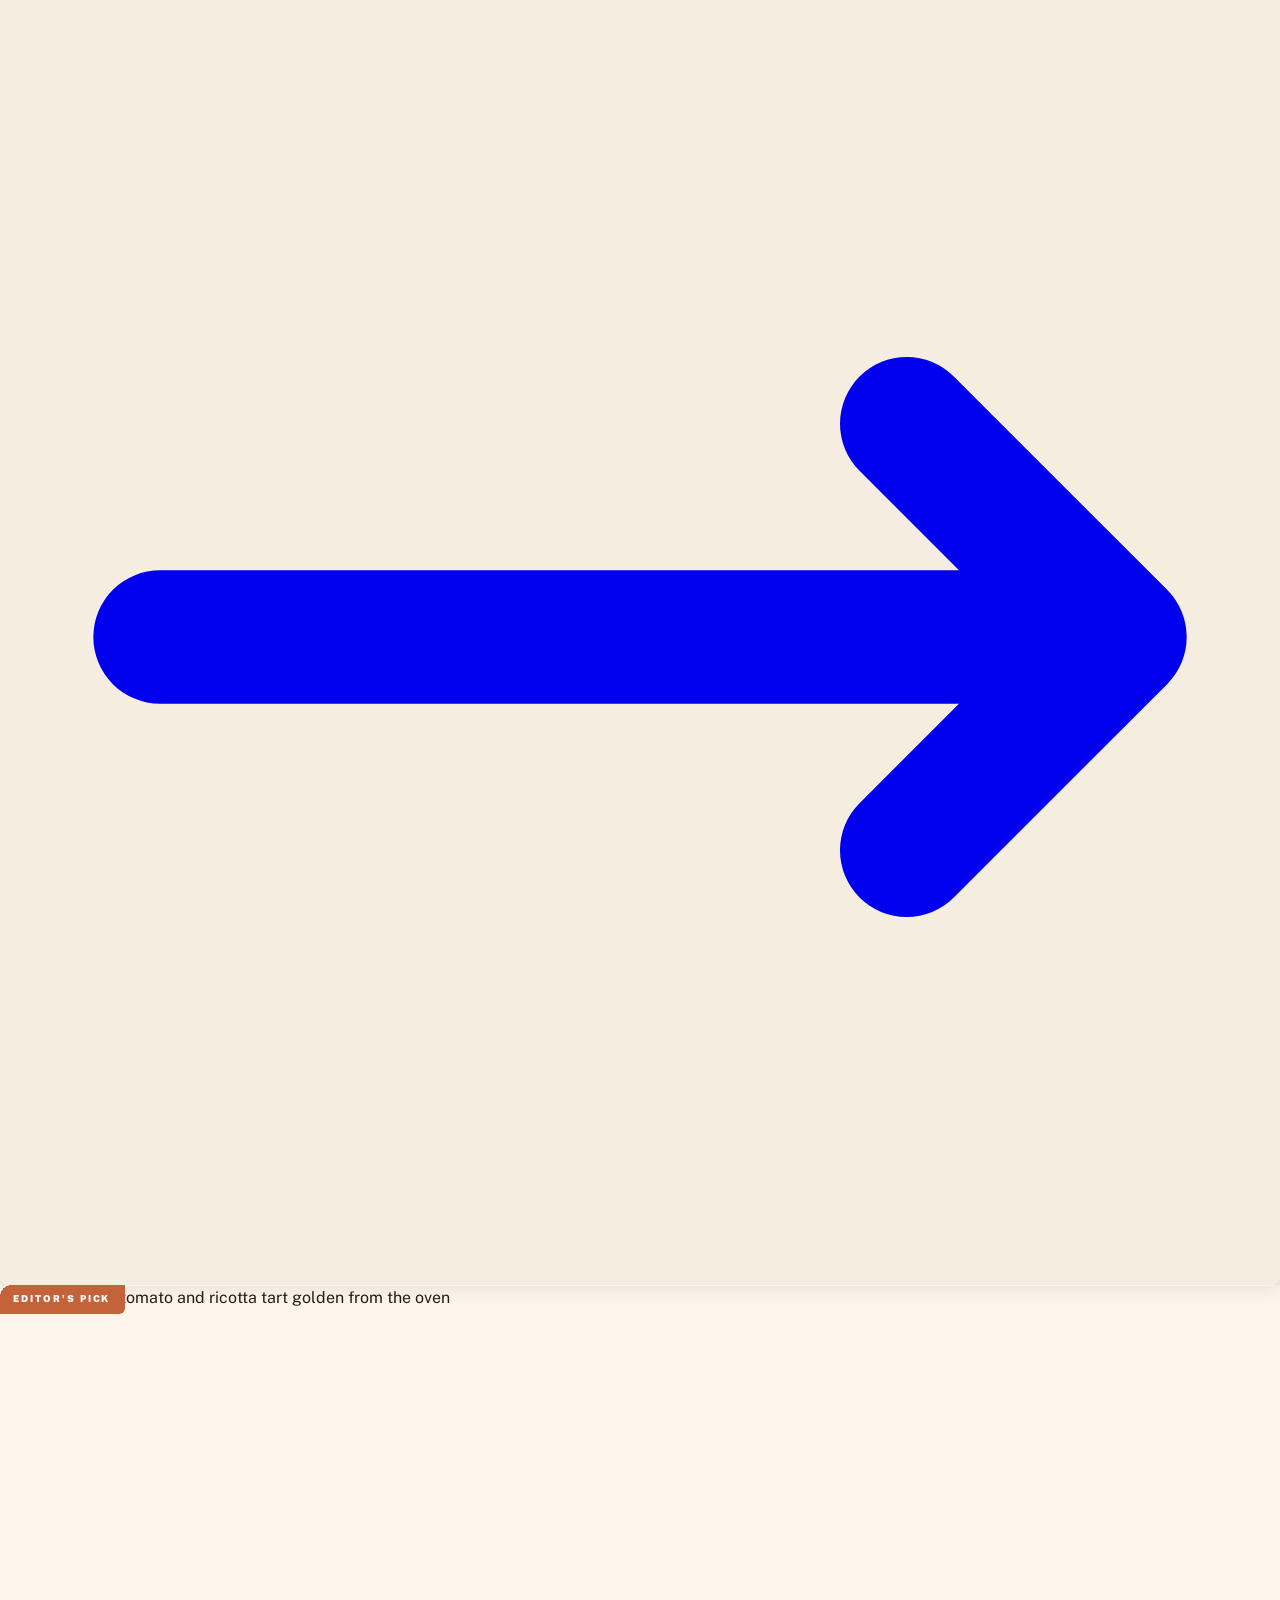
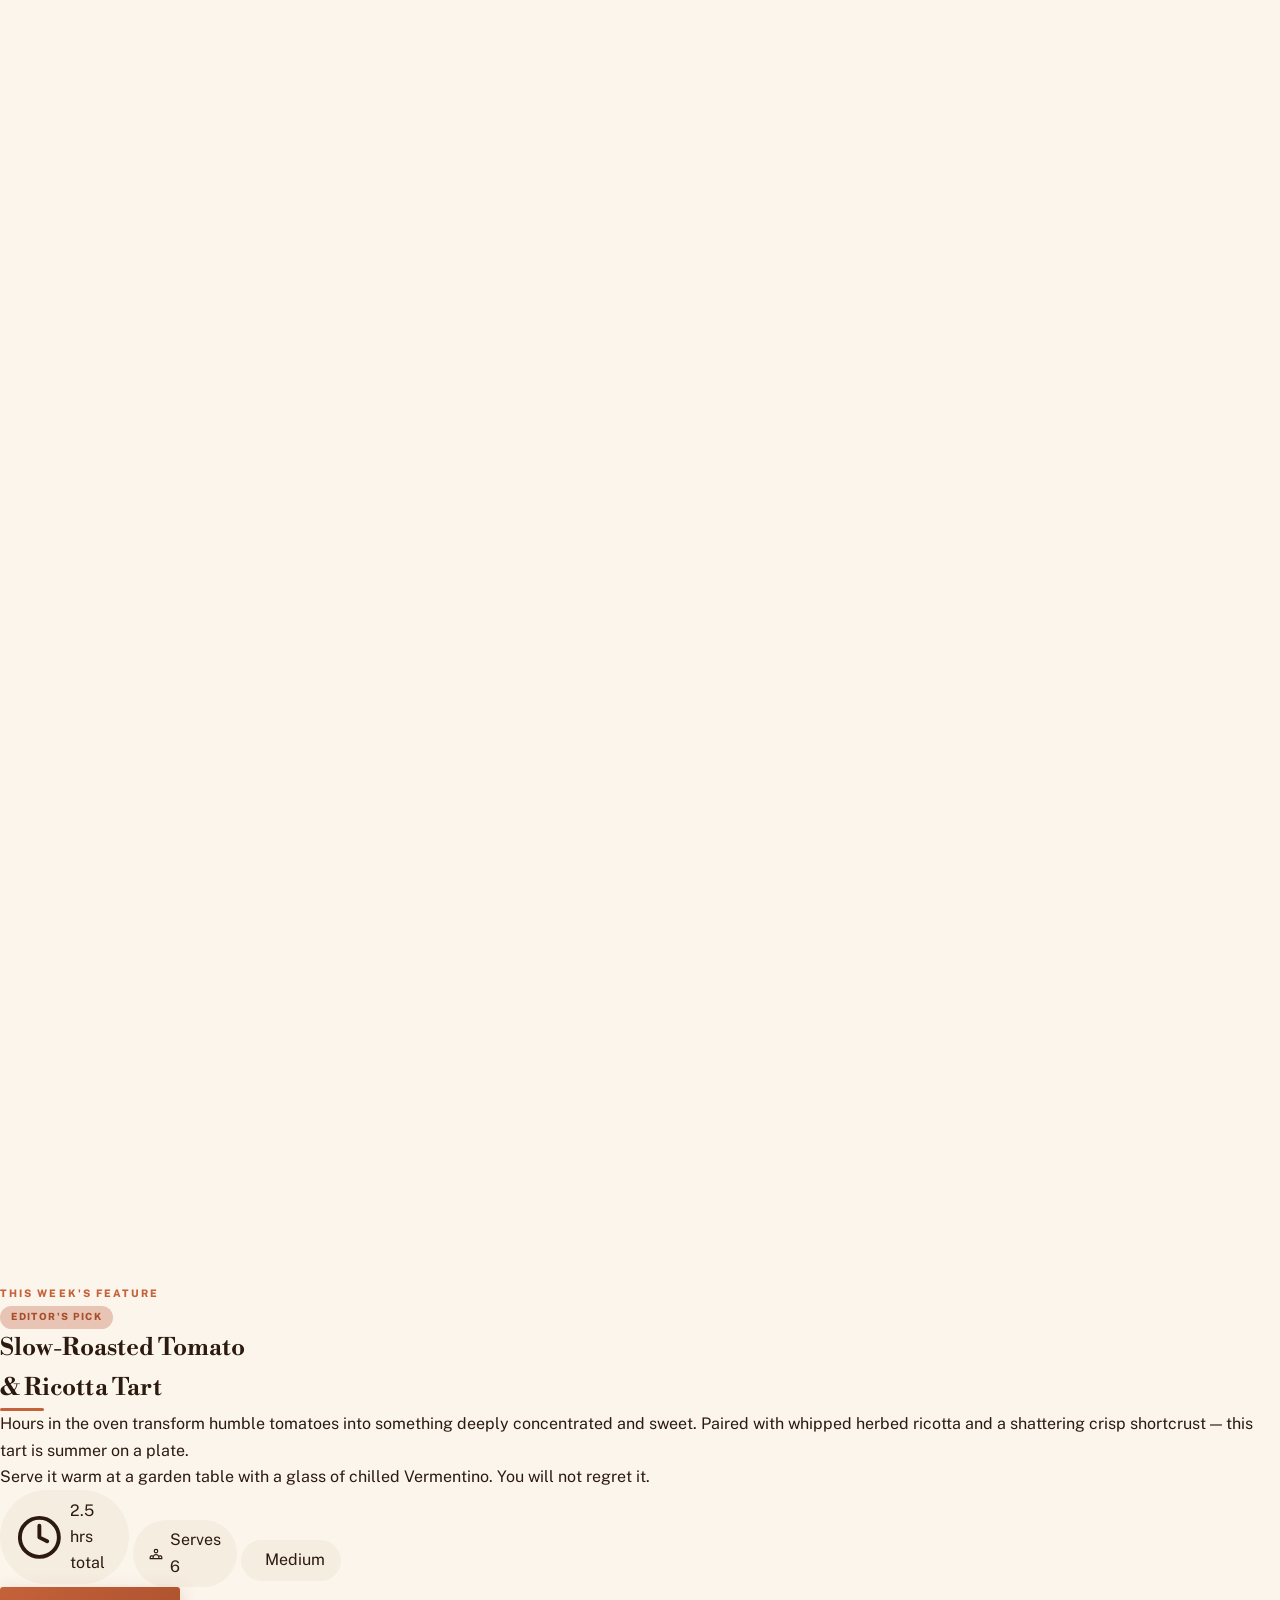
==== commit e7e73959: "rename to index.html for Cloudflare Pages entry point" ====
--- a/index.html
+++ b/index.html
@@ -1,245 +1,992 @@
 <!DOCTYPE html>
 <html lang="en">
 <head>
-  <meta charset="UTF-8"/>
-  <meta name="viewport" content="width=device-width, initial-scale=1.0"/>
-  <title>Kitchen Stories</title>
-
-  <!-- Google Fonts: loaded from the internet, gives us nice typography -->
-  <link href="https://fonts.googleapis.com/css2?family=Playfair+Display:ital,wght@0,400;0,600;0,700;1,400;1,600&family=Lora:ital,wght@0,400;1,400&family=DM+Sans:wght@300;400;500&display=swap" rel="stylesheet"/>
-
-  <!-- Our CSS file (we'll create this next) -->
-  <link rel="stylesheet" href="css/style.css"/>
+  <meta charset="UTF-8" />
+  <meta name="viewport" content="width=device-width, initial-scale=1.0" />
+  <title>Kitchen Stories — Recipes Made with Love</title>
+  <meta name="description" content="Honest, seasonal recipes for real kitchens. From slow braises to quick pasta — every dish tells a story." />
+
+  <!-- Fonts: Libre Bodoni (editorial serif) + Public Sans (clean body) -->
+  <link rel="preconnect" href="https://fonts.googleapis.com" />
+  <link rel="preconnect" href="https://fonts.gstatic.com" crossorigin />
+  <link href="https://fonts.googleapis.com/css2?family=Libre+Bodoni:ital,wght@0,400;0,500;0,600;0,700;1,400;1,500;1,600&family=Public+Sans:wght@300;400;500;600;700;800&display=swap" rel="stylesheet" />
+
+  <script src="https://cdn.tailwindcss.com"></script>
+  <script>
+    tailwind.config = {
+      theme: {
+        extend: {
+          colors: {
+            /* User palette */
+            primary:          '#C4623A',
+            'primary-dark':   '#A84E2C',
+            'primary-light':  '#D4795A',
+            'primary-dim':    '#E8C4B4',
+            /* Stitch "Artisanal Table" surface system (warmed to user palette) */
+            surface:          '#FBF5EC',
+            'surface-low':    '#F5EDE0',
+            'surface-high':   '#EDE0CF',
+            'surface-highest':'#E4D5BB',
+            'surface-white':  '#FFFFFF',
+            /* Text */
+            brown:            '#2C1A0F',
+            'brown-mid':      '#5C3D2E',
+            'brown-muted':    '#8B6355',
+            /* Accent */
+            sage:             '#7A9E7E',
+            'sage-dark':      '#5C7D60',
+            'sage-light':     '#9AB89E',
+            'sage-fixed':     '#C6E8C8',
+            /* Outline */
+            outline:          '#B89080',
+            'outline-light':  '#DCC1B7',
+          },
+          fontFamily: {
+            serif:  ["'Libre Bodoni'", 'Georgia', 'serif'],
+            sans:   ["'Public Sans'", 'system-ui', 'sans-serif'],
+          },
+          borderRadius: {
+            sm:  '4px',
+            md:  '8px',
+            lg:  '12px',
+            xl:  '20px',
+            '2xl':'32px',
+          },
+        }
+      }
+    }
+  </script>
+
+  <style>
+    /* ── Design tokens ────────────────────────────── */
+    :root {
+      --c-primary:       #C4623A;
+      --c-primary-dark:  #A84E2C;
+      --c-primary-dim:   #E8C4B4;
+      --c-surface:       #FBF5EC;
+      --c-surface-low:   #F5EDE0;
+      --c-surface-high:  #EDE0CF;
+      --c-brown:         #2C1A0F;
+      --c-brown-muted:   #8B6355;
+      --c-sage:          #7A9E7E;
+      --c-sage-fixed:    #C6E8C8;
+      --c-outline-light: #DCC1B7;
+
+      /* Shadows — ambient, depth-based (Stitch "ambient-shadow" system) */
+      --shadow-xs: 0 2px 8px rgba(44,26,15,.06);
+      --shadow-sm: 0 4px 16px rgba(44,26,15,.08);
+      --shadow-md: 0 8px 32px rgba(44,26,15,.10);
+      --shadow-lg: 0 16px 48px rgba(44,26,15,.14);
+      --shadow-xl: 0 24px 64px rgba(44,26,15,.18);
+
+      /* Easing — spring (Stitch-inspired) */
+      --ease-spring: cubic-bezier(0.16, 1, 0.3, 1);
+      --ease-out:    cubic-bezier(0.0, 0, 0.2, 1);
+      --ease-in-out: cubic-bezier(0.4, 0, 0.2, 1);
+
+      /* Transitions */
+      --t-fast:   150ms;
+      --t-base:   250ms;
+      --t-slow:   400ms;
+      --t-reveal: 750ms;
+    }
+
+    *, ::before, ::after { box-sizing: border-box; margin: 0; padding: 0; }
+    html { scroll-behavior: smooth; font-size: 16px; }
+    body {
+      background: var(--c-surface);
+      color: var(--c-brown);
+      font-family: 'Public Sans', sans-serif;
+      line-height: 1.65;
+      -webkit-font-smoothing: antialiased;
+      overflow-x: hidden;
+    }
+    h1, h2, h3, h4, .font-serif { font-family: 'Libre Bodoni', Georgia, serif; }
+
+    /* ── Reading progress bar ─────────────────────── */
+    #progress-bar {
+      position: fixed; top: 0; left: 0; z-index: 100;
+      height: 2.5px; width: 0%;
+      background: linear-gradient(90deg, var(--c-primary), var(--c-primary-dark));
+      transition: width .1s linear;
+    }
+
+    /* ── Keyframes ────────────────────────────────── */
+    @keyframes float {
+      0%, 100% { transform: translateY(0px) rotate(0deg); }
+      33%       { transform: translateY(-8px) rotate(.4deg); }
+      66%       { transform: translateY(-4px) rotate(-.3deg); }
+    }
+    @keyframes clipReveal {
+      from { clip-path: inset(0 100% 0 0); }
+      to   { clip-path: inset(0 0% 0 0); }
+    }
+    @keyframes fadeUp {
+      from { opacity: 0; transform: translateY(32px); }
+      to   { opacity: 1; transform: translateY(0); }
+    }
+    @keyframes fadeIn {
+      from { opacity: 0; }
+      to   { opacity: 1; }
+    }
+    @keyframes scaleUp {
+      from { opacity: 0; transform: scale(.93); }
+      to   { opacity: 1; transform: scale(1); }
+    }
+    @keyframes slideRight {
+      from { opacity: 0; transform: translateX(-36px); }
+      to   { opacity: 1; transform: translateX(0); }
+    }
+    @keyframes slideLeft {
+      from { opacity: 0; transform: translateX(36px); }
+      to   { opacity: 1; transform: translateX(0); }
+    }
+    @keyframes dividerGrow {
+      from { width: 0; }
+      to   { width: 44px; }
+    }
+    @keyframes shimmer {
+      0%   { background-position: -200% center; }
+      100% { background-position:  200% center; }
+    }
+    @keyframes pulse-glow {
+      0%, 100% { box-shadow: 0 0 0 0 rgba(196,98,58,.25); }
+      50%       { box-shadow: 0 0 0 8px rgba(196,98,58,0); }
+    }
+
+    /* ── Scroll-reveal states ─────────────────────── */
+    .reveal, .reveal-left, .reveal-right, .reveal-scale {
+      will-change: opacity, transform;
+    }
+    .reveal         { opacity: 0; transform: translateY(34px);  transition: opacity var(--t-reveal) var(--ease-spring), transform var(--t-reveal) var(--ease-spring); }
+    .reveal-left    { opacity: 0; transform: translateX(-34px); transition: opacity var(--t-reveal) var(--ease-spring), transform var(--t-reveal) var(--ease-spring); }
+    .reveal-right   { opacity: 0; transform: translateX(34px);  transition: opacity var(--t-reveal) var(--ease-spring), transform var(--t-reveal) var(--ease-spring); }
+    .reveal-scale   { opacity: 0; transform: scale(.93);         transition: opacity var(--t-reveal) var(--ease-spring), transform var(--t-reveal) var(--ease-spring); }
+    .reveal.visible, .reveal-left.visible, .reveal-right.visible, .reveal-scale.visible {
+      opacity: 1; transform: none;
+    }
+    .d1 { transition-delay: .08s; } .d2 { transition-delay: .18s; }
+    .d3 { transition-delay: .28s; } .d4 { transition-delay: .38s; }
+    .d5 { transition-delay: .48s; } .d6 { transition-delay: .58s; }
+
+    /* ── Navbar ───────────────────────────────────── */
+    #navbar {
+      position: fixed; top: 0; left: 0; right: 0; z-index: 50;
+      padding: 1.4rem 0;
+      transition: background var(--t-slow) var(--ease-out),
+                  backdrop-filter var(--t-slow) var(--ease-out),
+                  box-shadow var(--t-slow) var(--ease-out),
+                  padding var(--t-slow) var(--ease-out);
+    }
+    #navbar.scrolled {
+      background: rgba(251,245,236,.88);
+      backdrop-filter: blur(16px) saturate(160%);
+      -webkit-backdrop-filter: blur(16px) saturate(160%);
+      box-shadow: 0 1px 0 rgba(44,26,15,.08), 0 4px 20px rgba(44,26,15,.06);
+      padding: .9rem 0;
+    }
+
+    /* Nav link underline animation */
+    .nav-link {
+      position: relative;
+      text-decoration: none;
+      font-size: .75rem; font-weight: 700;
+      letter-spacing: .1em; text-transform: uppercase;
+      color: var(--c-brown);
+      transition: color var(--t-fast);
+    }
+    .nav-link::after {
+      content: '';
+      position: absolute; left: 0; bottom: -3px;
+      width: 0; height: 1.5px;
+      background: var(--c-primary);
+      transition: width var(--t-base) var(--ease-spring);
+    }
+    .nav-link:hover { color: var(--c-primary); }
+    .nav-link:hover::after { width: 100%; }
+
+    /* ── Buttons ──────────────────────────────────── */
+    .btn-primary {
+      display: inline-flex; align-items: center; gap: .5rem;
+      background: linear-gradient(135deg, var(--c-primary) 0%, var(--c-primary-dark) 100%);
+      color: #fff;
+      font-family: 'Public Sans', sans-serif;
+      font-weight: 800; font-size: .75rem;
+      letter-spacing: .08em; text-transform: uppercase;
+      padding: .85rem 1.8rem; border-radius: 3px;
+      text-decoration: none; border: none; cursor: pointer;
+      box-shadow: 0 4px 16px rgba(196,98,58,.25);
+      transition: transform var(--t-base) var(--ease-spring),
+                  box-shadow var(--t-base) var(--ease-spring),
+                  filter var(--t-base);
+      position: relative; overflow: hidden;
+    }
+    .btn-primary::before {
+      content: '';
+      position: absolute; inset: 0;
+      background: rgba(255,255,255,.12);
+      opacity: 0;
+      transition: opacity var(--t-fast);
+    }
+    .btn-primary:hover { transform: translateY(-3px); box-shadow: 0 10px 28px rgba(196,98,58,.35); }
+    .btn-primary:hover::before { opacity: 1; }
+    .btn-primary:active { transform: translateY(-1px); box-shadow: 0 4px 14px rgba(196,98,58,.3); }
+
+    .btn-outline {
+      display: inline-flex; align-items: center; gap: .5rem;
+      background: transparent; color: var(--c-brown);
+      font-family: 'Public Sans', sans-serif;
+      font-weight: 800; font-size: .75rem;
+      letter-spacing: .08em; text-transform: uppercase;
+      padding: .85rem 1.8rem; border-radius: 3px;
+      border: 1.5px solid rgba(44,26,15,.35);
+      text-decoration: none; cursor: pointer;
+      transition: all var(--t-base) var(--ease-spring);
+    }
+    .btn-outline:hover { background: var(--c-brown); color: var(--c-surface); transform: translateY(-3px); box-shadow: var(--shadow-md); }
+    .btn-outline:active { transform: translateY(-1px); }
+
+    /* ── Tags ─────────────────────────────────────── */
+    .tag {
+      display: inline-block;
+      font-family: 'Public Sans', sans-serif;
+      font-size: .62rem; font-weight: 800;
+      letter-spacing: .14em; text-transform: uppercase;
+      padding: .22rem .7rem; border-radius: 99px;
+    }
+    .tag-terra  { background: var(--c-primary);   color: #fff; }
+    .tag-sage   { background: var(--c-sage-fixed); color: #1d4a21; }
+    .tag-brown  { background: var(--c-brown);      color: var(--c-surface); }
+    .tag-dim    { background: var(--c-primary-dim);color: var(--c-primary-dark); }
+
+    /* ── Section chrome ───────────────────────────── */
+    .section-label {
+      font-family: 'Public Sans', sans-serif;
+      font-size: .65rem; font-weight: 800;
+      letter-spacing: .2em; text-transform: uppercase;
+      color: var(--c-primary);
+      display: block;
+    }
+    .divider {
+      display: block; width: 44px; height: 3px;
+      background: var(--c-primary); border-radius: 2px;
+    }
+    .divider.animated { animation: dividerGrow .8s var(--ease-spring) forwards; }
+
+    /* ── Hero image ───────────────────────────────── */
+    .hero-img-container {
+      position: relative; overflow: hidden;
+      border-radius: 16px;
+    }
+    .hero-img-container img {
+      width: 100%; height: 100%; object-fit: cover; display: block;
+      transform: scale(1.04);
+      transition: transform 12s linear;
+    }
+    .hero-img-container.loaded img { transform: scale(1); }
+
+    /* Glassmorphism badge (Stitch pattern) */
+    .glass-badge {
+      background: rgba(251,245,236,.75);
+      backdrop-filter: blur(16px) saturate(180%);
+      -webkit-backdrop-filter: blur(16px) saturate(180%);
+      border: 1px solid rgba(255,255,255,.6);
+      border-radius: 14px;
+      box-shadow: 0 8px 32px rgba(44,26,15,.12);
+      animation: float 5s ease-in-out infinite;
+    }
+
+    /* Decorative blob (Stitch pattern) */
+    .hero-blob {
+      position: absolute; top: 0; right: 0;
+      width: 38%; height: 100%;
+      background: var(--c-surface-low);
+      border-radius: 0 0 0 100px;
+      z-index: 0;
+      opacity: .6;
+      pointer-events: none;
+    }
+
+    /* ── Recipe Cards ─────────────────────────────── */
+    .recipe-card {
+      background: var(--c-surface-white);
+      border-radius: 10px; overflow: hidden;
+      box-shadow: var(--shadow-sm);
+      transition: transform var(--t-slow) var(--ease-spring),
+                  box-shadow var(--t-slow) var(--ease-spring);
+      cursor: pointer;
+      position: relative;
+    }
+    .recipe-card:hover {
+      transform: translateY(-8px);
+      box-shadow: var(--shadow-xl);
+    }
+    .recipe-card.offset { margin-top: 2rem; }
+    @media (max-width: 1023px) { .recipe-card.offset { margin-top: 0; } }
+
+    .card-img { overflow: hidden; height: 260px; position: relative; }
+    .card-img img {
+      width: 100%; height: 100%; object-fit: cover; display: block;
+      transition: transform .7s var(--ease-spring);
+    }
+    .recipe-card:hover .card-img img { transform: scale(1.07); }
+
+    /* Absolute tag (Stitch pattern) */
+    .card-tag-abs {
+      position: absolute; top: 14px; left: 14px; z-index: 10;
+    }
+
+    /* ── Featured section ─────────────────────────── */
+    .featured-img {
+      position: relative; overflow: hidden;
+      border-radius: 12px;
+      aspect-ratio: 4/5;
+    }
+    .featured-img img {
+      width: 100%; height: 100%; object-fit: cover; display: block;
+      transition: transform .9s var(--ease-spring);
+    }
+    .featured-img:hover img { transform: scale(1.04); }
+
+    /* Editor's Pick tab label (Stitch pattern) */
+    .editors-pick-tab {
+      position: absolute; top: -1px; left: -1px;
+      background: var(--c-primary);
+      color: #fff;
+      font-family: 'Public Sans', sans-serif;
+      font-size: .6rem; font-weight: 900;
+      letter-spacing: .2em; text-transform: uppercase;
+      padding: .45rem .9rem;
+      z-index: 10;
+      border-radius: 0 0 6px 0;
+    }
+
+    /* Decorative circle (Stitch pattern) */
+    .deco-circle {
+      position: absolute; border-radius: 50%;
+      pointer-events: none; z-index: -1;
+    }
+
+    /* ── Stats ────────────────────────────────────── */
+    .stat-col {
+      text-align: center; padding: 2.5rem 1.5rem;
+      border-right: 1px solid rgba(251,245,236,.12);
+    }
+    .stat-col:last-child { border-right: none; }
+    @media (max-width: 767px) {
+      .stat-col { border-right: none; border-bottom: 1px solid rgba(251,245,236,.12); }
+      .stat-col:nth-child(even) { border-left: 1px solid rgba(251,245,236,.12); }
+      .stat-col:nth-last-child(-n+2) { border-bottom: none; }
+    }
+
+    .stat-number { font-size: 0; } /* hidden until JS sets it */
+
+    /* ── Meta chips ───────────────────────────────── */
+    .meta-chip {
+      display: inline-flex; align-items: center; gap: .45rem;
+      background: var(--c-surface-low);
+      padding: .45rem 1rem; border-radius: 99px;
+    }
+
+    /* ── Footer links ─────────────────────────────── */
+    .footer-link {
+      color: rgba(251,245,236,.5);
+      text-decoration: none; font-size: .85rem;
+      transition: color var(--t-fast);
+    }
+    .footer-link:hover { color: #FBF5EC; }
+
+    /* ── Social icon ──────────────────────────────── */
+    .social-icon {
+      width: 36px; height: 36px; border-radius: 50%;
+      background: rgba(255,255,255,.1);
+      display: flex; align-items: center; justify-content: center;
+      transition: background var(--t-base) var(--ease-spring),
+                  transform var(--t-base) var(--ease-spring);
+      cursor: pointer; text-decoration: none;
+    }
+    .social-icon:hover { background: var(--c-primary); transform: translateY(-3px); }
+    .social-icon:active { transform: translateY(-1px); }
+
+    /* ── Scrollbar ────────────────────────────────── */
+    ::-webkit-scrollbar { width: 5px; }
+    ::-webkit-scrollbar-track { background: var(--c-surface); }
+    ::-webkit-scrollbar-thumb { background: var(--c-surface-highest); border-radius: 3px; }
+    ::-webkit-scrollbar-thumb:hover { background: var(--c-brown-muted); }
+
+    /* ── Reduced-motion override ──────────────────── */
+    @media (prefers-reduced-motion: reduce) {
+      *, ::before, ::after {
+        animation-duration: .01ms !important;
+        animation-iteration-count: 1 !important;
+        transition-duration: .01ms !important;
+      }
+      .reveal, .reveal-left, .reveal-right, .reveal-scale {
+        opacity: 1 !important; transform: none !important;
+        transition: none !important;
+      }
+      .glass-badge { animation: none !important; }
+      #progress-bar { display: none; }
+    }
+  </style>
 </head>
 <body>
 
-  <!-- =============================
-       NAVIGATION BAR
-       ============================= -->
-  <nav>
-    <a href="#" class="nav-logo">Kitchen <span>Stories</span></a>
-    <ul class="nav-links">
-      <li><a href="#recipes">Recipes</a></li>
-      <li><a href="#featured">Featured</a></li>
-      <li><a href="#about">About</a></li>
-      <li><a href="#" class="nav-cta">Subscribe</a></li>
-    </ul>
+  <!-- Reading progress bar -->
+  <div id="progress-bar" role="presentation" aria-hidden="true"></div>
+
+
+  <!-- ═════════════════════════════════════════════ -->
+  <!-- NAVBAR                                        -->
+  <!-- ═════════════════════════════════════════════ -->
+  <nav id="navbar" role="navigation" aria-label="Main navigation">
+    <div class="max-w-7xl mx-auto px-6 md:px-10 flex items-center justify-between">
+
+      <!-- Wordmark -->
+      <a href="#" class="font-serif text-[1.3rem] font-bold text-brown tracking-tight hover:text-primary transition-colors duration-200 relative z-10">
+        Kitchen Stories
+      </a>
+
+      <!-- Desktop links -->
+      <div class="hidden md:flex items-center gap-9">
+        <a href="#recipes"  class="nav-link">Recipes</a>
+        <a href="#featured" class="nav-link">Featured</a>
+        <a href="#about"    class="nav-link">About</a>
+      </div>
+
+      <!-- CTA + hamburger -->
+      <div class="flex items-center gap-4">
+        <a href="#newsletter" class="hidden md:inline-flex items-center gap-2 text-[.73rem] font-extrabold text-primary hover:text-primary-dark transition-colors tracking-widest uppercase">
+          Subscribe
+          <svg class="w-3.5 h-3.5" xmlns="http://www.w3.org/2000/svg" fill="none" viewBox="0 0 24 24" stroke="currentColor" stroke-width="2.5" aria-hidden="true"><path stroke-linecap="round" stroke-linejoin="round" d="M17 8l4 4-4 4M3 12h18"/></svg>
+        </a>
+        <button id="mobile-btn" class="md:hidden p-2 rounded text-brown hover:text-primary transition-colors cursor-pointer" aria-label="Toggle menu" aria-expanded="false" aria-controls="mobile-menu">
+          <svg class="w-5 h-5" xmlns="http://www.w3.org/2000/svg" fill="none" viewBox="0 0 24 24" stroke="currentColor" stroke-width="2" aria-hidden="true"><path stroke-linecap="round" stroke-linejoin="round" d="M4 6h16M4 12h16M4 18h16"/></svg>
+        </button>
+      </div>
+    </div>
+
+    <!-- Mobile drawer -->
+    <div id="mobile-menu" class="hidden md:hidden px-6 pb-6 pt-4 mt-2" style="background: rgba(251,245,236,.96); backdrop-filter: blur(16px);" role="menu">
+      <div class="flex flex-col gap-5 border-t border-surface-high pt-5">
+        <a href="#recipes"    class="text-sm font-bold text-brown tracking-widest uppercase hover:text-primary transition-colors" role="menuitem">Recipes</a>
+        <a href="#featured"   class="text-sm font-bold text-brown tracking-widest uppercase hover:text-primary transition-colors" role="menuitem">Featured</a>
+        <a href="#about"      class="text-sm font-bold text-brown tracking-widest uppercase hover:text-primary transition-colors" role="menuitem">About</a>
+        <a href="#newsletter" class="text-sm font-extrabold text-primary tracking-widest uppercase" role="menuitem">Subscribe →</a>
+      </div>
+    </div>
   </nav>
 
-  <!-- =============================
-       HERO SECTION
-       Split into left (text) and right (image)
-       ============================= -->
-  <section class="hero">
-
-    <div class="hero-left">
-      <span class="hero-tag">A personal recipe collection</span>
-      <h1 class="hero-title">
-        Food made<br/>with <em>love,</em><br/>shared freely.
-      </h1>
-      <p class="hero-desc">
-        A curated collection of recipes from my kitchen to yours.
-        From quick weeknight dinners to slow Sunday bakes — every dish tells a story.
-      </p>
-      <div class="hero-actions">
-        <a href="#recipes" class="btn-primary">Browse Recipes</a>
-        <a href="#about" class="btn-ghost">My Story</a>
-      </div>
-    </div>
-
-    <div class="hero-right">
-      <!-- Put your Gemini image in images/hero.jpg -->
-      <img src="images/hero.jpg" alt="A beautifully plated dish"/>
-      <div class="hero-badge">
-        <div class="hero-badge-num">48+</div>
-        <div class="hero-badge-label">Recipes &amp; counting</div>
-      </div>
-    </div>
-
-  </section>
-
-  <!-- =============================
-       RECIPES SECTION
-       3-card grid
-       ============================= -->
-  <section class="recipes-section" id="recipes">
-
-    <div class="section-intro">
-      <span class="section-tag">What's cooking</span>
-      <h2 class="section-title">Recent <em>Recipes</em></h2>
-    </div>
-
-    <div class="recipe-grid">
-
-      <!-- Card 1 -->
-      <div class="recipe-card fade-in">
-        <div class="card-img-wrap">
-          <img src="images/pasta.jpg" alt="Brown Butter Sage Pasta"/>
-          <span class="card-time-badge">⏱ 25 min</span>
-        </div>
-        <div class="card-body">
-          <p class="card-cat">Dinner · Italian</p>
-          <h3 class="card-title">Brown Butter Sage Pasta</h3>
-          <p class="card-desc">Silky pasta coated in nutty brown butter, crispy sage leaves, and a shower of parmesan.</p>
-          <div class="card-footer">
-            <div class="card-diff">
-              <span class="dot filled"></span>
-              <span class="dot filled"></span>
-              <span class="dot"></span>
-            </div>
-            <span class="card-servings">Serves 2–3</span>
-          </div>
-        </div>
-      </div>
-
-      <!-- Card 2 -->
-      <div class="recipe-card fade-in">
-        <div class="card-img-wrap">
-          <img src="images/cake.jpg" alt="Dark Chocolate Layer Cake"/>
-          <span class="card-time-badge">⏱ 1h 20min</span>
-        </div>
-        <div class="card-body">
-          <p class="card-cat">Dessert · Baking</p>
-          <h3 class="card-title">Dark Chocolate Layer Cake</h3>
-          <p class="card-desc">Three layers of moist dark chocolate sponge with espresso buttercream and mirror glaze.</p>
-          <div class="card-footer">
-            <div class="card-diff">
-              <span class="dot filled"></span>
-              <span class="dot filled"></span>
-              <span class="dot filled"></span>
-            </div>
-            <span class="card-servings">Serves 8</span>
-          </div>
-        </div>
-      </div>
-
-      <!-- Card 3 -->
-      <div class="recipe-card fade-in">
-        <div class="card-img-wrap">
-          <img src="images/salad.jpg" alt="Mango Avocado Summer Salad"/>
-          <span class="card-time-badge">⏱ 15 min</span>
-        </div>
-        <div class="card-body">
-          <p class="card-cat">Lunch · Healthy</p>
-          <h3 class="card-title">Mango Avocado Summer Salad</h3>
-          <p class="card-desc">Ripe mango, creamy avocado, charred corn, and a zesty lime-chilli dressing.</p>
-          <div class="card-footer">
-            <div class="card-diff">
-              <span class="dot filled"></span>
-              <span class="dot"></span>
-              <span class="dot"></span>
-            </div>
-            <span class="card-servings">Serves 2</span>
-          </div>
-        </div>
-      </div>
-
+
+  <!-- ═════════════════════════════════════════════ -->
+  <!-- HERO  (Stitch 12-col grid + glassmorphism)   -->
+  <!-- ═════════════════════════════════════════════ -->
+  <section id="hero" class="relative pt-32 md:pt-40 pb-20 md:pb-32 px-6 md:px-10 overflow-hidden">
+    <!-- Decorative background blob (Stitch pattern) -->
+    <div class="hero-blob" aria-hidden="true"></div>
+
+    <div class="max-w-7xl mx-auto relative z-10">
+      <div class="grid lg:grid-cols-12 gap-12 lg:gap-16 items-center">
+
+        <!-- Left col: copy (col 1–6) -->
+        <div class="lg:col-span-6">
+          <span class="section-label mb-5 reveal">Seasonal Cooking</span>
+          <h1 class="font-serif text-[3.2rem] md:text-[4rem] lg:text-[4.8rem] font-bold text-brown leading-[1.06] tracking-tight mb-7 reveal d1">
+            Food Made<br/>
+            <em class="text-primary not-italic">with Love</em>
+          </h1>
+          <p class="text-brown-muted text-[1.05rem] leading-relaxed mb-9 max-w-[420px] reveal d2">
+            Recipes crafted in a real kitchen, for real people. From slow Sunday braises to quick weeknight pasta — every dish tells a story.
+          </p>
+          <div class="flex flex-wrap gap-4 mb-14 reveal d3">
+            <a href="#recipes" class="btn-primary">
+              Browse Recipes
+              <svg class="w-4 h-4" xmlns="http://www.w3.org/2000/svg" fill="none" viewBox="0 0 24 24" stroke="currentColor" stroke-width="2.5" aria-hidden="true"><path stroke-linecap="round" stroke-linejoin="round" d="M17 8l4 4-4 4M3 12h18"/></svg>
+            </a>
+            <a href="#featured" class="btn-outline">This Week's Pick</a>
+          </div>
+
+          <!-- Mini stats -->
+          <div class="grid grid-cols-3 gap-0 border-t border-surface-high pt-8 max-w-[360px] reveal d4">
+            <div>
+              <p class="font-serif text-[2.1rem] font-bold text-brown leading-none" data-counter="240" data-suffix="+">0+</p>
+              <p class="text-[.62rem] font-bold text-brown-muted tracking-[.18em] uppercase mt-1.5">Recipes</p>
+            </div>
+            <div>
+              <p class="font-serif text-[2.1rem] font-bold text-brown leading-none" data-counter="18" data-suffix="k">0k</p>
+              <p class="text-[.62rem] font-bold text-brown-muted tracking-[.18em] uppercase mt-1.5">Readers</p>
+            </div>
+            <div>
+              <p class="font-serif text-[2.1rem] font-bold text-brown leading-none">5 ★</p>
+              <p class="text-[.62rem] font-bold text-brown-muted tracking-[.18em] uppercase mt-1.5">Rating</p>
+            </div>
+          </div>
+        </div>
+
+        <!-- Right col: image (col 7–12) -->
+        <div class="lg:col-span-6 relative reveal-scale d2">
+          <div class="hero-img-container h-[460px] md:h-[580px]" id="hero-img-wrap">
+            <img src="images/hero.jpg" alt="A beautifully plated seasonal dish on a warm ceramic plate" loading="eager"
+              onload="this.closest('.hero-img-container').classList.add('loaded')" />
+          </div>
+
+          <!-- Glassmorphism floating badge (Stitch pattern) -->
+          <div class="glass-badge absolute bottom-7 left-7 px-5 py-4 flex items-center gap-4 max-w-[230px]" aria-hidden="true">
+            <div class="w-10 h-10 rounded-full flex-shrink-0 flex items-center justify-center" style="background: linear-gradient(135deg,#C4623A,#A84E2C);">
+              <svg class="w-5 h-5 text-white" xmlns="http://www.w3.org/2000/svg" fill="none" viewBox="0 0 24 24" stroke="currentColor" stroke-width="2"><path stroke-linecap="round" stroke-linejoin="round" d="M12 6.253v13m0-13C10.832 5.477 9.246 5 7.5 5S4.168 5.477 3 6.253v13C4.168 18.477 5.754 18 7.5 18s3.332.477 4.5 1.253m0-13C13.168 5.477 14.754 5 16.5 5c1.747 0 3.332.477 4.5 1.253v13C19.832 18.477 18.247 18 16.5 18c-1.746 0-3.332.477-4.5 1.253"/></svg>
+            </div>
+            <div>
+              <p class="text-[.72rem] font-extrabold text-brown tracking-wide">New Recipe</p>
+              <p class="text-[.68rem] text-brown-muted mt-.5">Posted today</p>
+            </div>
+          </div>
+
+          <!-- Decorative elements -->
+          <div class="absolute -top-4 -right-4 w-20 h-20 rounded-full border-[5px] border-primary opacity-[.18] pointer-events-none" aria-hidden="true"></div>
+          <div class="absolute top-12 right-6 w-3 h-3 rounded-full bg-primary opacity-40 pointer-events-none" aria-hidden="true"></div>
+          <div class="absolute bottom-24 right-2 w-2 h-2 rounded-full bg-sage opacity-50 pointer-events-none" aria-hidden="true"></div>
+        </div>
+
+      </div>
     </div>
   </section>
 
-  <!-- =============================
-       FEATURED RECIPE
-       Big horizontal card
-       ============================= -->
-  <section class="featured-section" id="featured">
-
-    <div class="section-intro">
-      <span class="section-tag">Chef's pick</span>
-      <h2 class="section-title">This Week's <em>Feature</em></h2>
+
+  <!-- ═════════════════════════════════════════════ -->
+  <!-- RECIPES GRID  (Stitch tall-card + offset)    -->
+  <!-- ═════════════════════════════════════════════ -->
+  <section id="recipes" class="py-20 md:py-28 px-6 md:px-10" style="background: var(--c-surface-low);">
+    <div class="max-w-7xl mx-auto">
+
+      <!-- Header row -->
+      <div class="flex flex-col md:flex-row md:items-end justify-between mb-16 gap-5">
+        <div>
+          <span class="section-label mb-3 reveal">Browse the Collection</span>
+          <h2 class="font-serif text-4xl md:text-[3.2rem] font-bold text-brown leading-tight reveal d1">Latest Recipes</h2>
+          <span class="divider mt-5 reveal d2"></span>
+        </div>
+        <a href="#" class="btn-outline self-start md:self-end reveal d2 whitespace-nowrap">View All</a>
+      </div>
+
+      <!-- 3-column grid with middle-card offset (Stitch pattern) -->
+      <div class="grid sm:grid-cols-2 lg:grid-cols-3 gap-8 items-start">
+
+        <!-- Card 1 — Pasta -->
+        <article class="recipe-card reveal d1" tabindex="0" role="article">
+          <div class="card-img">
+            <img src="images/pasta.jpg" alt="Classic cacio e pepe — spaghetti in a bowl with cracked black pepper" loading="lazy" />
+            <div class="card-tag-abs"><span class="tag tag-terra">Pasta</span></div>
+          </div>
+          <div class="px-7 py-6">
+            <div class="flex items-center gap-2 mb-3">
+              <svg class="w-3 h-3 text-brown-muted flex-shrink-0" xmlns="http://www.w3.org/2000/svg" fill="none" viewBox="0 0 24 24" stroke="currentColor" stroke-width="2" aria-hidden="true"><circle cx="12" cy="12" r="10"/><path stroke-linecap="round" stroke-linejoin="round" d="M12 6v6l4 2"/></svg>
+              <span class="text-[.7rem] text-brown-muted font-semibold">30 min</span>
+            </div>
+            <h3 class="font-serif text-[1.25rem] font-bold text-brown mb-2.5 leading-snug group-hover:text-primary transition-colors">
+              Classic Cacio e Pepe
+            </h3>
+            <p class="text-[.875rem] text-brown-muted leading-relaxed mb-6">
+              The Roman original — three ingredients, zero shortcuts, maximum flavour.
+            </p>
+            <div class="flex items-center justify-between pt-5" style="border-top: 1px solid var(--c-outline-light);">
+              <div class="flex items-center gap-2.5">
+                <div class="w-7 h-7 rounded-full overflow-hidden flex-shrink-0">
+                  <img src="images/about.jpg" alt="Author Sofia" class="w-full h-full object-cover" loading="lazy" />
+                </div>
+                <span class="text-[.7rem] text-brown-muted font-bold tracking-wide">Sofia M.</span>
+              </div>
+              <a href="#" class="text-[.68rem] font-extrabold text-primary hover:text-primary-dark transition-colors tracking-widest uppercase flex items-center gap-1">
+                Read
+                <svg class="w-3 h-3" xmlns="http://www.w3.org/2000/svg" fill="none" viewBox="0 0 24 24" stroke="currentColor" stroke-width="2.5" aria-hidden="true"><path stroke-linecap="round" stroke-linejoin="round" d="M17 8l4 4-4 4M3 12h18"/></svg>
+              </a>
+            </div>
+          </div>
+        </article>
+
+        <!-- Card 2 — Cake (offset, Stitch pattern) -->
+        <article class="recipe-card offset reveal d2" tabindex="0" role="article">
+          <div class="card-img">
+            <img src="images/cake.jpg" alt="Brown butter layer cake with cream cheese frosting" loading="lazy" />
+            <div class="card-tag-abs"><span class="tag tag-sage">Baking</span></div>
+          </div>
+          <div class="px-7 py-6">
+            <div class="flex items-center gap-2 mb-3">
+              <svg class="w-3 h-3 text-brown-muted flex-shrink-0" xmlns="http://www.w3.org/2000/svg" fill="none" viewBox="0 0 24 24" stroke="currentColor" stroke-width="2" aria-hidden="true"><circle cx="12" cy="12" r="10"/><path stroke-linecap="round" stroke-linejoin="round" d="M12 6v6l4 2"/></svg>
+              <span class="text-[.7rem] text-brown-muted font-semibold">90 min</span>
+            </div>
+            <h3 class="font-serif text-[1.25rem] font-bold text-brown mb-2.5 leading-snug">
+              Brown Butter Layer Cake
+            </h3>
+            <p class="text-[.875rem] text-brown-muted leading-relaxed mb-6">
+              Nutty brown butter, whipped cream cheese frosting, and thin layers of pure joy.
+            </p>
+            <div class="flex items-center justify-between pt-5" style="border-top: 1px solid var(--c-outline-light);">
+              <div class="flex items-center gap-2.5">
+                <div class="w-7 h-7 rounded-full overflow-hidden flex-shrink-0">
+                  <img src="images/about.jpg" alt="Author Sofia" class="w-full h-full object-cover" loading="lazy" />
+                </div>
+                <span class="text-[.7rem] text-brown-muted font-bold tracking-wide">Sofia M.</span>
+              </div>
+              <a href="#" class="text-[.68rem] font-extrabold text-primary hover:text-primary-dark transition-colors tracking-widest uppercase flex items-center gap-1">
+                Read
+                <svg class="w-3 h-3" xmlns="http://www.w3.org/2000/svg" fill="none" viewBox="0 0 24 24" stroke="currentColor" stroke-width="2.5" aria-hidden="true"><path stroke-linecap="round" stroke-linejoin="round" d="M17 8l4 4-4 4M3 12h18"/></svg>
+              </a>
+            </div>
+          </div>
+        </article>
+
+        <!-- Card 3 — Salad -->
+        <article class="recipe-card reveal d3" tabindex="0" role="article">
+          <div class="card-img">
+            <img src="images/salad.jpg" alt="Fresh spring herb salad with lemon-shallot vinaigrette" loading="lazy" />
+            <div class="card-tag-abs"><span class="tag tag-brown">Seasonal</span></div>
+          </div>
+          <div class="px-7 py-6">
+            <div class="flex items-center gap-2 mb-3">
+              <svg class="w-3 h-3 text-brown-muted flex-shrink-0" xmlns="http://www.w3.org/2000/svg" fill="none" viewBox="0 0 24 24" stroke="currentColor" stroke-width="2" aria-hidden="true"><circle cx="12" cy="12" r="10"/><path stroke-linecap="round" stroke-linejoin="round" d="M12 6v6l4 2"/></svg>
+              <span class="text-[.7rem] text-brown-muted font-semibold">15 min</span>
+            </div>
+            <h3 class="font-serif text-[1.25rem] font-bold text-brown mb-2.5 leading-snug">
+              Spring Herb Salad
+            </h3>
+            <p class="text-[.875rem] text-brown-muted leading-relaxed mb-6">
+              Tender lettuces, fresh herbs, and a bright lemon-shallot vinaigrette. Effortlessly elegant.
+            </p>
+            <div class="flex items-center justify-between pt-5" style="border-top: 1px solid var(--c-outline-light);">
+              <div class="flex items-center gap-2.5">
+                <div class="w-7 h-7 rounded-full overflow-hidden flex-shrink-0">
+                  <img src="images/about.jpg" alt="Author Sofia" class="w-full h-full object-cover" loading="lazy" />
+                </div>
+                <span class="text-[.7rem] text-brown-muted font-bold tracking-wide">Sofia M.</span>
+              </div>
+              <a href="#" class="text-[.68rem] font-extrabold text-primary hover:text-primary-dark transition-colors tracking-widest uppercase flex items-center gap-1">
+                Read
+                <svg class="w-3 h-3" xmlns="http://www.w3.org/2000/svg" fill="none" viewBox="0 0 24 24" stroke="currentColor" stroke-width="2.5" aria-hidden="true"><path stroke-linecap="round" stroke-linejoin="round" d="M17 8l4 4-4 4M3 12h18"/></svg>
+              </a>
+            </div>
+          </div>
+        </article>
+
+      </div>
     </div>
-
-    <div class="featured-card">
-      <div class="featured-img-wrap">
-        <img class="featured-img" src="images/featured.jpg" alt="Slow-Roasted Herbed Lamb Shoulder"/>
-      </div>
-      <div class="featured-info">
-        <span class="featured-badge">⭐ Featured Recipe</span>
-        <h3 class="featured-title">Slow-Roasted<br/><em>Herbed Lamb Shoulder</em></h3>
-        <p class="featured-desc">
-          Eight hours in the oven, a crust of rosemary, garlic, and smoked paprika —
-          this is the dish I make when I want to impress without the stress.
+  </section>
+
+
+  <!-- ═════════════════════════════════════════════ -->
+  <!-- FEATURED  (Stitch 12-col + Editor's Pick tab)-->
+  <!-- ═════════════════════════════════════════════ -->
+  <section id="featured" class="py-20 md:py-28 px-6 md:px-10" style="background: var(--c-surface);">
+    <div class="max-w-7xl mx-auto">
+      <div class="grid lg:grid-cols-12 gap-12 lg:gap-20 items-center">
+
+        <!-- Image (col 2–6, Stitch asymmetry) -->
+        <div class="lg:col-span-5 lg:col-start-1 relative reveal-left">
+          <div class="featured-img">
+            <img src="images/featured.jpg" alt="Slow-roasted tomato and ricotta tart golden from the oven" loading="lazy" />
+            <!-- Editor's Pick tab (Stitch pattern) -->
+            <div class="editors-pick-tab">Editor's Pick</div>
+          </div>
+          <!-- Decorative shapes (Stitch pattern) -->
+          <div class="deco-circle bg-primary opacity-[.10]"
+            style="width:140px;height:140px;bottom:-40px;right:-40px;"></div>
+          <div class="deco-circle bg-sage opacity-[.12]"
+            style="width:80px;height:80px;top:-20px;left:-20px;"></div>
+        </div>
+
+        <!-- Content (col 7–12) -->
+        <div class="lg:col-span-6 lg:col-start-7 reveal-right d1">
+          <span class="section-label mb-4">This Week's Feature</span>
+          <span class="tag tag-dim mb-5 inline-block">Editor's Pick</span>
+          <h2 class="font-serif text-4xl md:text-[3rem] font-bold text-brown leading-tight mb-5">
+            Slow-Roasted Tomato<br/>&amp; Ricotta Tart
+          </h2>
+          <span class="divider mb-7"></span>
+          <p class="text-brown-muted text-[1rem] leading-relaxed mb-4">
+            Hours in the oven transform humble tomatoes into something deeply concentrated and sweet. Paired with whipped herbed ricotta and a shattering crisp shortcrust — this tart is summer on a plate.
+          </p>
+          <p class="text-brown-muted text-[1rem] leading-relaxed mb-9">
+            Serve it warm at a garden table with a glass of chilled Vermentino. You will not regret it.
+          </p>
+
+          <!-- Meta chips -->
+          <div class="flex flex-wrap gap-3 mb-10">
+            <div class="meta-chip">
+              <svg class="w-4 h-4 text-primary flex-shrink-0" xmlns="http://www.w3.org/2000/svg" fill="none" viewBox="0 0 24 24" stroke="currentColor" stroke-width="2" aria-hidden="true"><circle cx="12" cy="12" r="10"/><path stroke-linecap="round" stroke-linejoin="round" d="M12 6v6l4 2"/></svg>
+              <span class="text-[.78rem] font-bold text-brown">2.5 hrs total</span>
+            </div>
+            <div class="meta-chip">
+              <svg class="w-4 h-4 text-sage flex-shrink-0" xmlns="http://www.w3.org/2000/svg" fill="none" viewBox="0 0 24 24" stroke="currentColor" stroke-width="2" aria-hidden="true"><path stroke-linecap="round" stroke-linejoin="round" d="M17 20h5v-2a3 3 0 00-5.356-1.857M17 20H7m10 0v-2c0-.656-.126-1.283-.356-1.857M7 20H2v-2a3 3 0 015.356-1.857M7 20v-2c0-.656.126-1.283.356-1.857m0 0a5.002 5.002 0 019.288 0M15 7a3 3 0 11-6 0 3 3 0 016 0z"/></svg>
+              <span class="text-[.78rem] font-bold text-brown">Serves 6</span>
+            </div>
+            <div class="meta-chip">
+              <svg class="w-4 h-4 text-brown-muted flex-shrink-0" xmlns="http://www.w3.org/2000/svg" fill="none" viewBox="0 0 24 24" stroke="currentColor" stroke-width="2" aria-hidden="true"><path stroke-linecap="round" stroke-linejoin="round" d="M9 19v-6a2 2 0 00-2-2H5a2 2 0 00-2 2v6a2 2 0 002 2h2a2 2 0 002-2zm0 0V9a2 2 0 012-2h2a2 2 0 012 2v10m-6 0a2 2 0 002 2h2a2 2 0 002-2m0 0V5a2 2 0 012-2h2a2 2 0 012 2v14a2 2 0 01-2 2h-2a2 2 0 01-2-2z"/></svg>
+              <span class="text-[.78rem] font-bold text-brown">Medium</span>
+            </div>
+          </div>
+
+          <a href="#" class="btn-primary">
+            Get the Recipe
+            <svg class="w-4 h-4" xmlns="http://www.w3.org/2000/svg" fill="none" viewBox="0 0 24 24" stroke="currentColor" stroke-width="2.5" aria-hidden="true"><path stroke-linecap="round" stroke-linejoin="round" d="M17 8l4 4-4 4M3 12h18"/></svg>
+          </a>
+        </div>
+
+      </div>
+    </div>
+  </section>
+
+
+  <!-- ═════════════════════════════════════════════ -->
+  <!-- STATS STRIP  (animated counters)             -->
+  <!-- ═════════════════════════════════════════════ -->
+  <section class="py-4" style="background: var(--c-brown);" aria-label="Kitchen Stories by the numbers">
+    <div class="max-w-7xl mx-auto px-6 md:px-10">
+      <div class="grid grid-cols-2 md:grid-cols-4">
+
+        <div class="stat-col reveal d1">
+          <p class="font-serif text-[2.8rem] md:text-[3.4rem] font-bold text-surface leading-none mb-2"
+            data-counter="240" data-suffix="+" id="stat-recipes">240+</p>
+          <p class="text-[.62rem] font-bold text-surface tracking-[.2em] uppercase opacity-50">Recipes Published</p>
+        </div>
+        <div class="stat-col reveal d2">
+          <p class="font-serif text-[2.8rem] md:text-[3.4rem] font-bold text-primary leading-none mb-2"
+            data-counter="18" data-suffix="k" id="stat-readers">18k</p>
+          <p class="text-[.62rem] font-bold text-surface tracking-[.2em] uppercase opacity-50">Monthly Readers</p>
+        </div>
+        <div class="stat-col reveal d3">
+          <p class="font-serif text-[2.8rem] md:text-[3.4rem] font-bold text-surface leading-none mb-2"
+            id="stat-rating">5 ★</p>
+          <p class="text-[.62rem] font-bold text-surface tracking-[.2em] uppercase opacity-50">Average Rating</p>
+        </div>
+        <div class="stat-col reveal d4">
+          <p class="font-serif text-[2.8rem] md:text-[3.4rem] font-bold text-sage leading-none mb-2"
+            data-counter="8" data-suffix=" yrs" id="stat-years">8 yrs</p>
+          <p class="text-[.62rem] font-bold text-surface tracking-[.2em] uppercase opacity-50">In the Kitchen</p>
+        </div>
+
+      </div>
+    </div>
+  </section>
+
+
+  <!-- ═════════════════════════════════════════════ -->
+  <!-- ABOUT                                         -->
+  <!-- ═════════════════════════════════════════════ -->
+  <section id="about" class="py-20 md:py-28 px-6 md:px-10" style="background: var(--c-surface);">
+    <div class="max-w-7xl mx-auto grid md:grid-cols-2 gap-14 md:gap-20 items-center">
+
+      <!-- Copy -->
+      <div class="reveal-left">
+        <span class="section-label mb-4">The Person Behind the Stove</span>
+        <h2 class="font-serif text-4xl md:text-[3rem] font-bold text-brown leading-tight mb-5">
+          Hi, I'm Sofia —<br/>I cook to tell stories.
+        </h2>
+        <span class="divider mb-7"></span>
+        <p class="text-brown-muted text-[1rem] leading-relaxed mb-4">
+          I grew up watching my grandmother turn a handful of garden vegetables into feasts that fed the whole neighbourhood. That generosity, that magic — that's what I've been chasing ever since.
         </p>
-        <div class="featured-meta">
-          <div class="meta-item">
-            <span class="meta-val">8h</span>
-            <span class="meta-label">Cook time</span>
-          </div>
-          <div class="meta-item">
-            <span class="meta-val">6</span>
-            <span class="meta-label">Servings</span>
-          </div>
-          <div class="meta-item">
-            <span class="meta-val">Easy</span>
-            <span class="meta-label">Difficulty</span>
-          </div>
-        </div>
-        <a href="#" class="btn-primary">Get the Recipe</a>
-      </div>
+        <p class="text-brown-muted text-[1rem] leading-relaxed mb-9">
+          Kitchen Stories is my space to share recipes that are honest, seasonal, and deeply satisfying. No restaurant tricks, no inaccessible ingredients — just good food, made thoughtfully.
+        </p>
+        <div class="flex flex-wrap gap-4">
+          <a href="#" class="btn-primary">My Story</a>
+          <a href="#newsletter" class="btn-outline">Newsletter</a>
+        </div>
+      </div>
+
+      <!-- Image with decorative accents -->
+      <div class="relative reveal-right d1">
+        <div class="featured-img h-[460px] md:h-[560px]" style="aspect-ratio: unset; border-radius: 14px;">
+          <img src="images/about.jpg" alt="Sofia in her kitchen preparing a seasonal dish" loading="lazy" />
+        </div>
+        <div class="deco-circle bg-primary opacity-[.10]" style="width:160px;height:160px;bottom:-32px;right:-32px;"></div>
+        <div class="deco-circle bg-sage opacity-[.12]"   style="width:96px;height:96px;top:-24px;left:-24px;"></div>
+      </div>
+
     </div>
-
   </section>
 
-  <!-- =============================
-       STATS STRIP
-       4 numbers across a colored bar
-       ============================= -->
-  <div class="stats-strip">
-    <div class="stat">
-      <div class="stat-num">48</div>
-      <div class="stat-label">Recipes</div>
+
+  <!-- ═════════════════════════════════════════════ -->
+  <!-- NEWSLETTER                                    -->
+  <!-- ═════════════════════════════════════════════ -->
+  <section id="newsletter" class="py-20 md:py-24 px-6 md:px-10" style="background: var(--c-surface-low);">
+    <div class="max-w-xl mx-auto text-center reveal">
+      <span class="section-label mb-4">Stay in the Loop</span>
+      <h2 class="font-serif text-[2.6rem] md:text-[3rem] font-bold text-brown leading-tight mb-4">
+        New recipes, every week.
+      </h2>
+      <p class="text-brown-muted text-[1rem] leading-relaxed mb-9 max-w-sm mx-auto">
+        Join 18,000 readers who get fresh seasonal recipes straight to their inbox — no spam, ever.
+      </p>
+      <form id="nl-form" class="flex flex-col sm:flex-row gap-3" onsubmit="handleSubscribe(event)" novalidate>
+        <label for="email-input" class="sr-only">Your email address</label>
+        <input id="email-input" type="email" placeholder="your@email.com" required aria-required="true"
+          class="flex-1 px-5 py-[.875rem] rounded text-brown bg-white border border-surface-highest focus:outline-none focus:ring-2 focus:ring-primary focus:border-transparent text-[.9rem] font-semibold placeholder-brown-muted transition-shadow duration-200" />
+        <button id="nl-btn" type="submit" class="btn-primary whitespace-nowrap">Subscribe</button>
+      </form>
+      <p class="text-[.7rem] text-brown-muted mt-4 opacity-60">No spam. Unsubscribe anytime.</p>
     </div>
-    <div class="stat">
-      <div class="stat-num">12</div>
-      <div class="stat-label">Categories</div>
+  </section>
+
+
+  <!-- ═════════════════════════════════════════════ -->
+  <!-- FOOTER                                        -->
+  <!-- ═════════════════════════════════════════════ -->
+  <footer style="background: var(--c-brown);" class="py-14 md:py-20 px-6 md:px-10 text-surface" role="contentinfo">
+    <div class="max-w-7xl mx-auto">
+      <div class="grid md:grid-cols-4 gap-10 mb-14">
+
+        <!-- Brand -->
+        <div class="md:col-span-2">
+          <a href="#" class="font-serif text-[1.3rem] font-bold text-surface hover:text-primary transition-colors">Kitchen Stories</a>
+          <p class="text-[.875rem] leading-relaxed mt-3 max-w-xs" style="color: rgba(251,245,236,.52);">
+            Honest recipes for real kitchens. Seasonal, simple, and made with love.
+          </p>
+          <div class="flex gap-3 mt-6">
+
+            <a href="#" class="social-icon" aria-label="Follow on Instagram">
+              <svg class="w-[17px] h-[17px] text-surface" xmlns="http://www.w3.org/2000/svg" fill="currentColor" viewBox="0 0 24 24" aria-hidden="true"><path d="M12 2.163c3.204 0 3.584.012 4.85.07 3.252.148 4.771 1.691 4.919 4.919.058 1.265.069 1.645.069 4.849 0 3.205-.012 3.584-.069 4.849-.149 3.225-1.664 4.771-4.919 4.919-1.266.058-1.644.07-4.85.07-3.204 0-3.584-.012-4.849-.07-3.26-.149-4.771-1.699-4.919-4.92-.058-1.265-.07-1.644-.07-4.849 0-3.204.013-3.583.07-4.849.149-3.227 1.664-4.771 4.919-4.919 1.266-.057 1.645-.069 4.849-.069zm0-2.163c-3.259 0-3.667.014-4.947.072-4.358.2-6.78 2.618-6.98 6.98-.059 1.281-.073 1.689-.073 4.948 0 3.259.014 3.668.072 4.948.2 4.358 2.618 6.78 6.98 6.98 1.281.058 1.689.072 4.948.072 3.259 0 3.668-.014 4.948-.072 4.354-.2 6.782-2.618 6.979-6.98.059-1.28.073-1.689.073-4.948 0-3.259-.014-3.667-.072-4.947-.196-4.354-2.617-6.78-6.979-6.98-1.281-.059-1.69-.073-4.949-.073zm0 5.838c-3.403 0-6.162 2.759-6.162 6.162s2.759 6.163 6.162 6.163 6.162-2.759 6.162-6.163c0-3.403-2.759-6.162-6.162-6.162zm0 10.162c-2.209 0-4-1.79-4-4 0-2.209 1.791-4 4-4s4 1.791 4 4c0 2.21-1.791 4-4 4zm6.406-11.845c-.796 0-1.441.645-1.441 1.44s.645 1.44 1.441 1.44c.795 0 1.439-.645 1.439-1.44s-.644-1.44-1.439-1.44z"/></svg>
+            </a>
+            <a href="#" class="social-icon" aria-label="Follow on Pinterest">
+              <svg class="w-[17px] h-[17px] text-surface" xmlns="http://www.w3.org/2000/svg" fill="currentColor" viewBox="0 0 24 24" aria-hidden="true"><path d="M12 0C5.373 0 0 5.373 0 12c0 5.084 3.163 9.426 7.627 11.174-.105-.949-.2-2.405.042-3.441.218-.937 1.407-5.965 1.407-5.965s-.359-.719-.359-1.782c0-1.668.967-2.914 2.171-2.914 1.023 0 1.518.769 1.518 1.69 0 1.029-.655 2.568-.994 3.995-.283 1.194.599 2.169 1.777 2.169 2.133 0 3.772-2.249 3.772-5.495 0-2.873-2.064-4.882-5.012-4.882-3.414 0-5.418 2.561-5.418 5.207 0 1.031.397 2.138.893 2.738a.36.36 0 0 1 .083.345l-.333 1.36c-.053.22-.174.267-.402.161-1.499-.698-2.436-2.889-2.436-4.649 0-3.785 2.75-7.262 7.929-7.262 4.163 0 7.398 2.967 7.398 6.931 0 4.136-2.607 7.464-6.227 7.464-1.216 0-2.359-.632-2.75-1.378l-.748 2.853c-.271 1.043-1.002 2.35-1.492 3.146C9.57 23.812 10.763 24 12 24c6.627 0 12-5.373 12-12S18.627 0 12 0z"/></svg>
+            </a>
+            <a href="#" class="social-icon" aria-label="Watch on YouTube">
+              <svg class="w-[17px] h-[17px] text-surface" xmlns="http://www.w3.org/2000/svg" fill="currentColor" viewBox="0 0 24 24" aria-hidden="true"><path d="M23.495 6.205a3.007 3.007 0 0 0-2.088-2.088c-1.87-.501-9.396-.501-9.396-.501s-7.507-.01-9.396.501A3.007 3.007 0 0 0 .527 6.205a31.247 31.247 0 0 0-.522 5.805 31.247 31.247 0 0 0 .522 5.783 3.007 3.007 0 0 0 2.088 2.088c1.868.502 9.396.502 9.396.502s7.506 0 9.396-.502a3.007 3.007 0 0 0 2.088-2.088 31.247 31.247 0 0 0 .5-5.783 31.247 31.247 0 0 0-.5-5.805zM9.609 15.601V8.408l6.264 3.602z"/></svg>
+            </a>
+
+          </div>
+        </div>
+
+        <!-- Explore links -->
+        <div>
+          <h3 class="text-[.6rem] font-black tracking-[.22em] uppercase mb-5" style="color:rgba(251,245,236,.32);">Explore</h3>
+          <ul class="flex flex-col gap-2.5">
+            <li><a href="#" class="footer-link">All Recipes</a></li>
+            <li><a href="#" class="footer-link">Pasta &amp; Grains</a></li>
+            <li><a href="#" class="footer-link">Baking &amp; Sweets</a></li>
+            <li><a href="#" class="footer-link">Salads &amp; Sides</a></li>
+            <li><a href="#" class="footer-link">Seasonal Menus</a></li>
+          </ul>
+        </div>
+
+        <!-- Kitchen links -->
+        <div>
+          <h3 class="text-[.6rem] font-black tracking-[.22em] uppercase mb-5" style="color:rgba(251,245,236,.32);">Kitchen</h3>
+          <ul class="flex flex-col gap-2.5">
+            <li><a href="#about"      class="footer-link">About Sofia</a></li>
+            <li><a href="#newsletter" class="footer-link">Newsletter</a></li>
+            <li><a href="#"           class="footer-link">Pantry Essentials</a></li>
+            <li><a href="#"           class="footer-link">Cookbook</a></li>
+            <li><a href="#"           class="footer-link">Contact</a></li>
+          </ul>
+        </div>
+
+      </div>
+
+      <!-- Bottom strip -->
+      <div class="flex flex-col md:flex-row items-center justify-between gap-3 pt-7"
+        style="border-top: 1px solid rgba(251,245,236,.1);">
+        <p class="text-[.72rem]" style="color:rgba(251,245,236,.32);">© 2026 Kitchen Stories. Made with love.</p>
+        <div class="flex gap-5">
+          <a href="#" class="footer-link text-[.72rem]">Privacy</a>
+          <a href="#" class="footer-link text-[.72rem]">Terms</a>
+          <a href="#" class="footer-link text-[.72rem]">Cookies</a>
+        </div>
+      </div>
     </div>
-    <div class="stat">
-      <div class="stat-num">3k+</div>
-      <div class="stat-label">Happy Cooks</div>
-    </div>
-    <div class="stat">
-      <div class="stat-num">∞</div>
-      <div class="stat-label">Good Meals</div>
-    </div>
-  </div>
-
-  <!-- =============================
-       ABOUT SECTION
-       Dark background, image + text side by side
-       ============================= -->
-  <section class="about-section" id="about">
-
-    <div class="about-img-wrap">
-      <img src="images/about.jpg" alt="Person cooking in a warm kitchen"/>
-    </div>
-
-    <div class="about-content">
-      <p class="about-tag">Behind the apron</p>
-      <h2 class="about-title">Hi, I'm <em>Jordan.</em><br/>I cook to connect.</h2>
-      <p class="about-text">
-        I started this blog after realizing that the best conversations in my life happened
-        around food. Whether it's a five-ingredient weeknight pasta or a day-long Sunday
-        roast — cooking is how I show up for the people I love.
-      </p>
-      <a href="#" class="btn-primary">Read My Story</a>
-    </div>
-
-  </section>
-
-  <!-- =============================
-       FOOTER
-       ============================= -->
-  <footer>
-    <span class="footer-logo">Kitchen Stories</span>
-    <ul class="footer-links">
-      <li><a href="#">Recipes</a></li>
-      <li><a href="#">About</a></li>
-      <li><a href="#">Contact</a></li>
-    </ul>
-    <span class="footer-copy">© 2025 Kitchen Stories</span>
   </footer>
 
-  <!-- Our JS file (we'll create this last) -->
-  <script src="js/script.js"></script>
+
+  <!-- ═════════════════════════════════════════════ -->
+  <!-- JAVASCRIPT                                    -->
+  <!-- ═════════════════════════════════════════════ -->
+  <script>
+    /* ── Reading progress bar ─────────────────── */
+    const bar = document.getElementById('progress-bar');
+    function updateProgress() {
+      const scrollTop  = window.scrollY;
+      const docHeight  = document.documentElement.scrollHeight - window.innerHeight;
+      bar.style.width  = (docHeight > 0 ? (scrollTop / docHeight) * 100 : 0) + '%';
+    }
+    window.addEventListener('scroll', updateProgress, { passive: true });
+    updateProgress();
+
+    /* ── Navbar scroll ────────────────────────── */
+    const navbar = document.getElementById('navbar');
+    window.addEventListener('scroll', () => {
+      navbar.classList.toggle('scrolled', window.scrollY > 50);
+    }, { passive: true });
+
+    /* ── Mobile menu ──────────────────────────── */
+    const mBtn = document.getElementById('mobile-btn');
+    const mMenu = document.getElementById('mobile-menu');
+    mBtn.addEventListener('click', () => {
+      const open = mMenu.classList.toggle('hidden') === false;
+      mBtn.setAttribute('aria-expanded', String(open));
+    });
+    mMenu.querySelectorAll('a').forEach(a => a.addEventListener('click', () => {
+      mMenu.classList.add('hidden');
+      mBtn.setAttribute('aria-expanded', 'false');
+    }));
+
+    /* ── IntersectionObserver: scroll reveals ─── */
+    const revealEls = document.querySelectorAll('.reveal,.reveal-left,.reveal-right,.reveal-scale');
+    const revealObs = new IntersectionObserver((entries) => {
+      entries.forEach(e => {
+        if (e.isIntersecting) { e.target.classList.add('visible'); revealObs.unobserve(e.target); }
+      });
+    }, { threshold: 0.10, rootMargin: '0px 0px -40px 0px' });
+    revealEls.forEach(el => revealObs.observe(el));
+
+    /* ── Animated number counters ─────────────── */
+    function animateCounter(el) {
+      const target = parseInt(el.dataset.counter, 10);
+      const suffix = el.dataset.suffix || '';
+      const dur = 1400;
+      const start = performance.now();
+      function step(now) {
+        const p = Math.min((now - start) / dur, 1);
+        const ease = 1 - Math.pow(1 - p, 4); // ease-out quart
+        el.textContent = Math.round(ease * target) + suffix;
+        if (p < 1) requestAnimationFrame(step);
+      }
+      requestAnimationFrame(step);
+    }
+    const counterEls = document.querySelectorAll('[data-counter]');
+    const counterObs = new IntersectionObserver((entries) => {
+      entries.forEach(e => {
+        if (e.isIntersecting) { animateCounter(e.target); counterObs.unobserve(e.target); }
+      });
+    }, { threshold: 0.6 });
+    counterEls.forEach(el => counterObs.observe(el));
+
+    /* ── Hero image slow-zoom on load ─────────── */
+    const heroWrap = document.getElementById('hero-img-wrap');
+    if (heroWrap) {
+      const img = heroWrap.querySelector('img');
+      if (img.complete) heroWrap.classList.add('loaded');
+    }
+
+    /* ── Newsletter ───────────────────────────── */
+    function handleSubscribe(e) {
+      e.preventDefault();
+      const input = document.getElementById('email-input');
+      const btn   = document.getElementById('nl-btn');
+      if (!input.value || !input.validity.valid) { input.focus(); return; }
+      const orig = btn.textContent;
+      btn.textContent = '✓ Subscribed!';
+      btn.disabled = true;
+      btn.style.background = 'linear-gradient(135deg,#7A9E7E,#5C7D60)';
+      btn.style.boxShadow  = '0 4px 16px rgba(122,158,126,.3)';
+      input.value = '';
+      setTimeout(() => {
+        btn.textContent = orig;
+        btn.disabled = false;
+        btn.style.background = '';
+        btn.style.boxShadow  = '';
+      }, 3500);
+    }
+  </script>
 
 </body>
-</html>+</html>
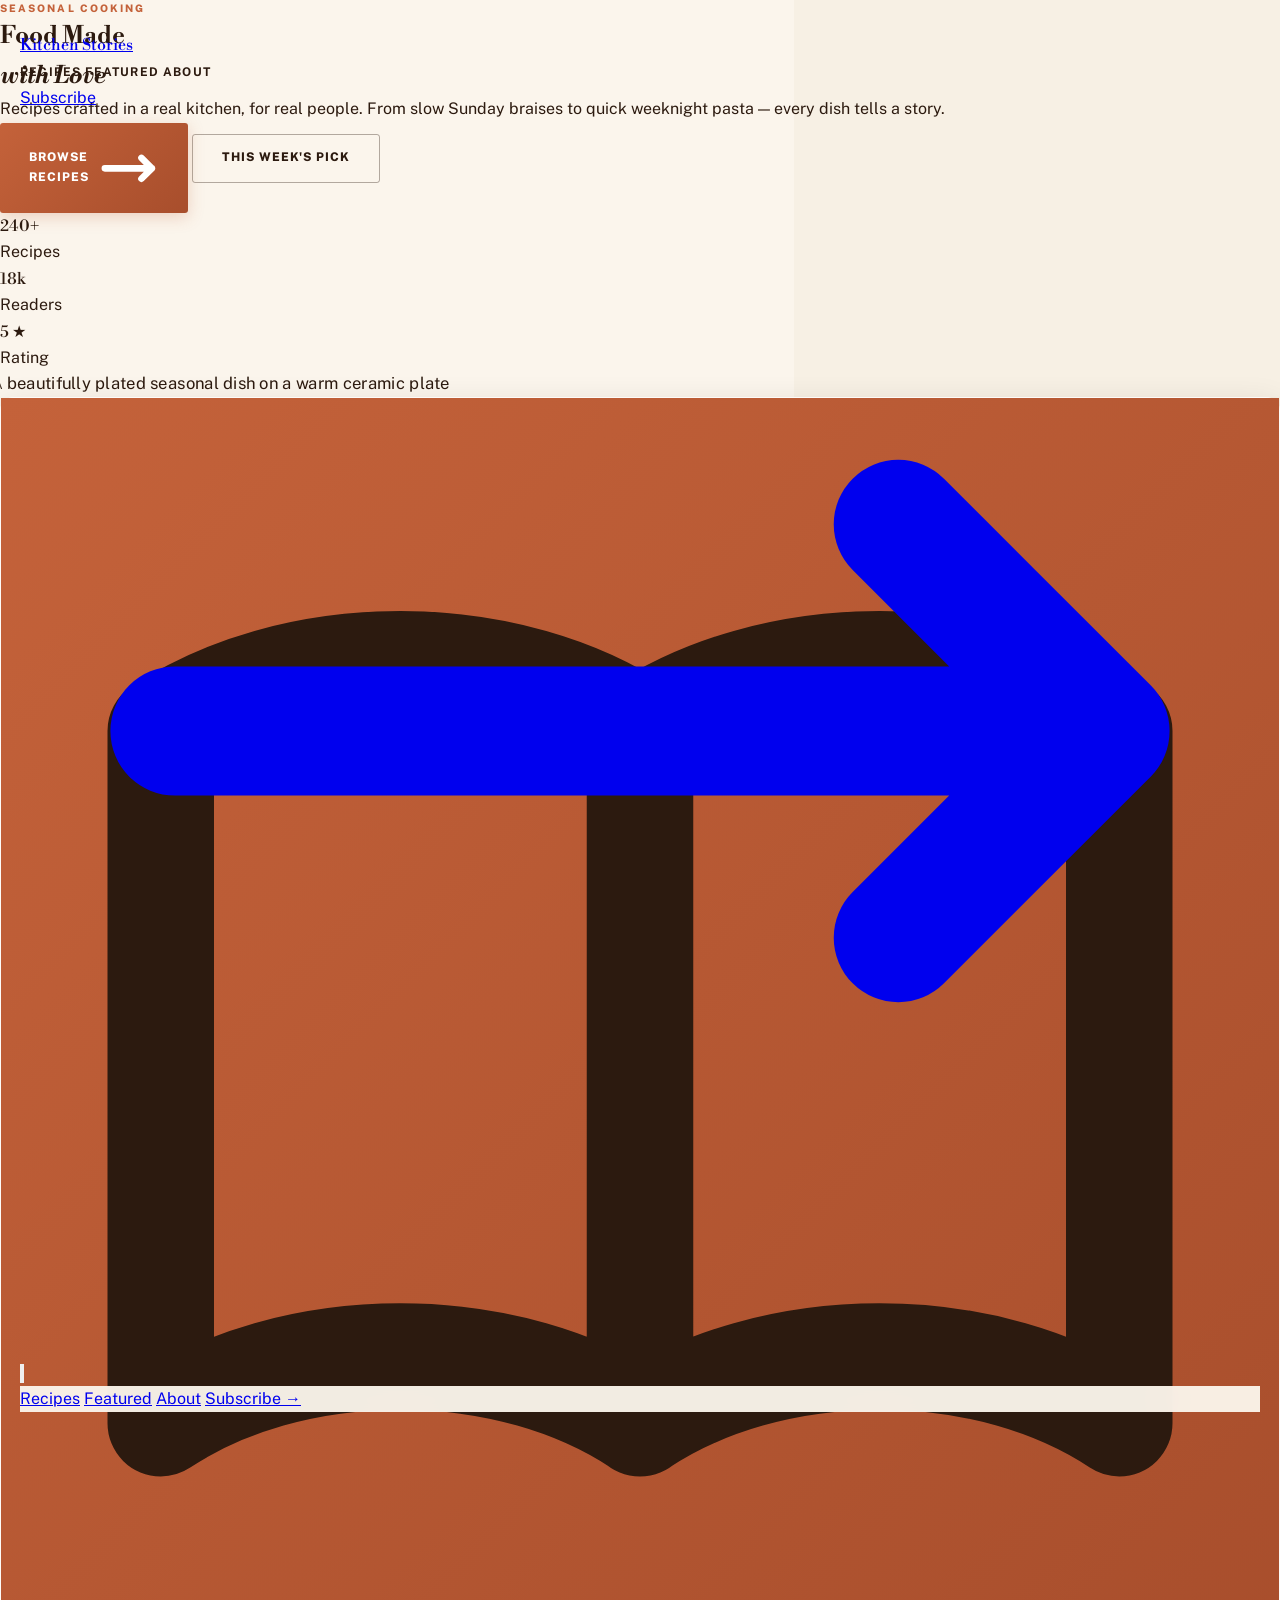
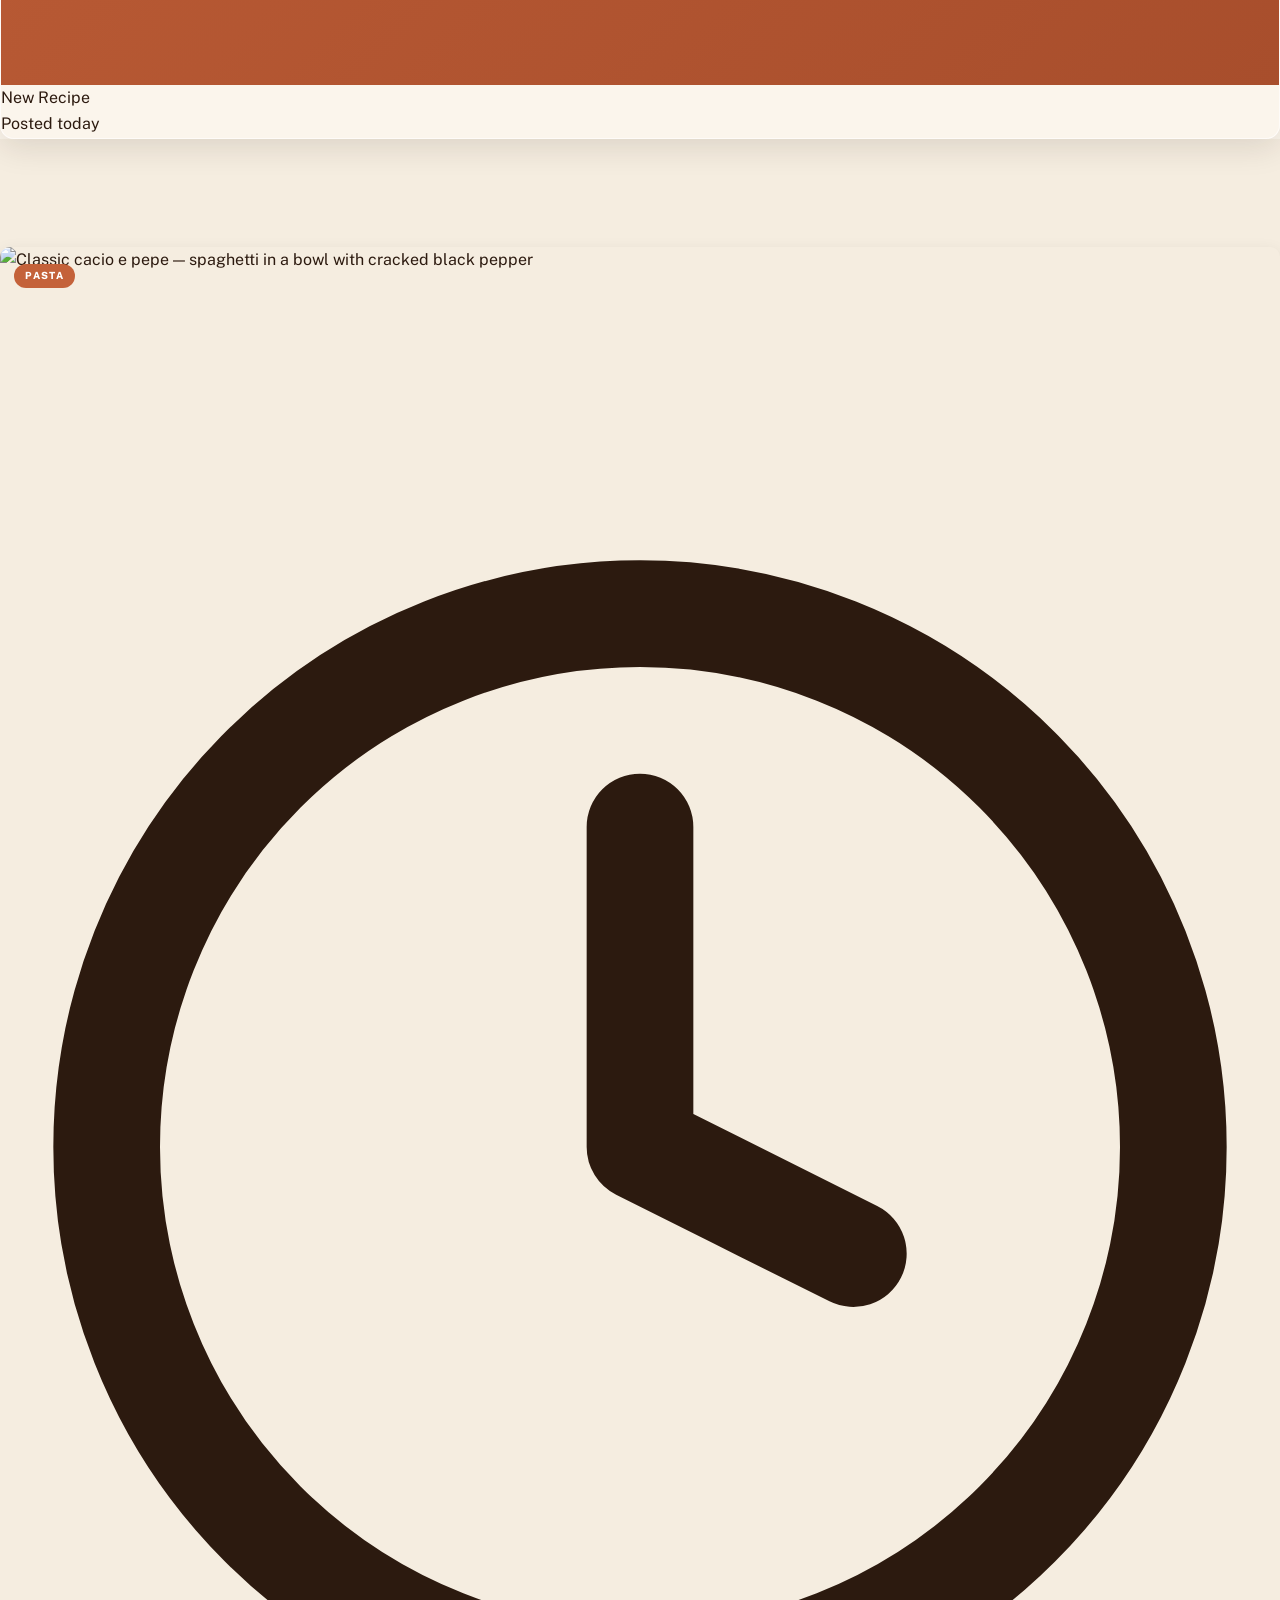
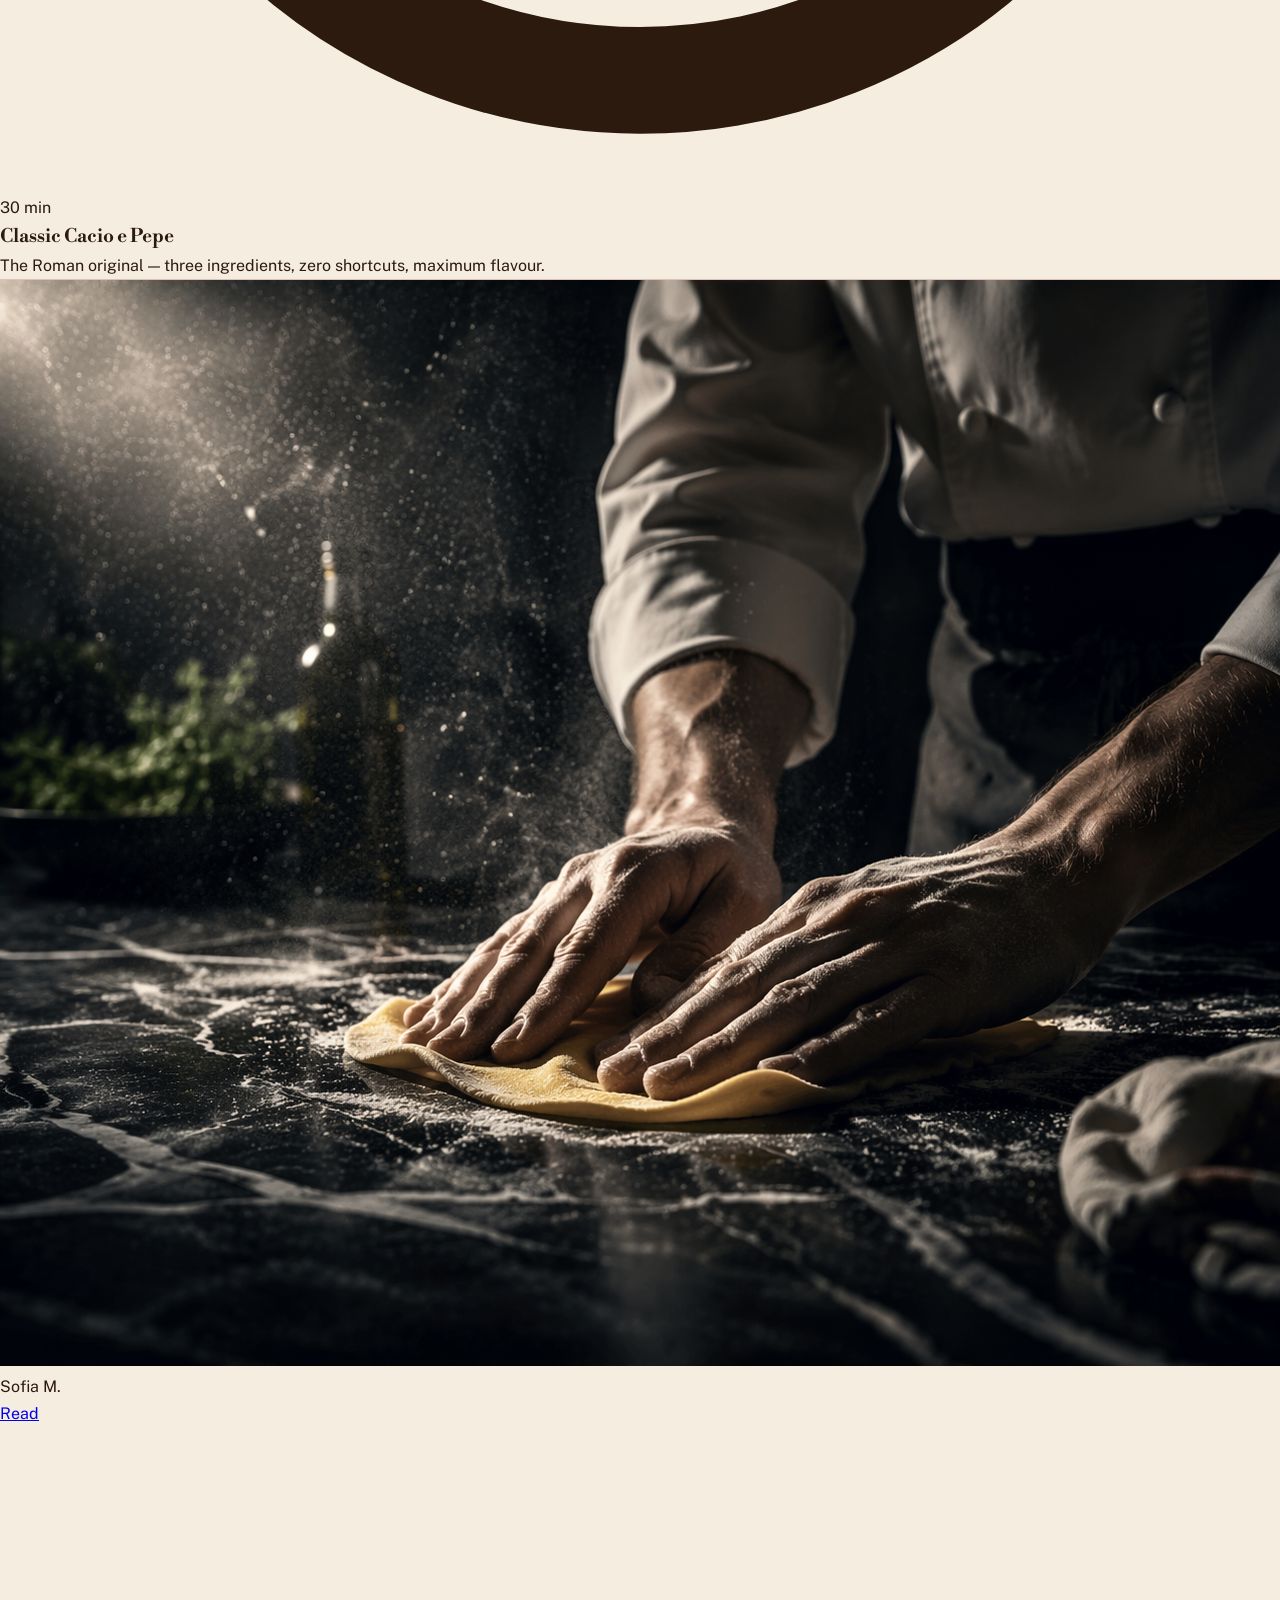
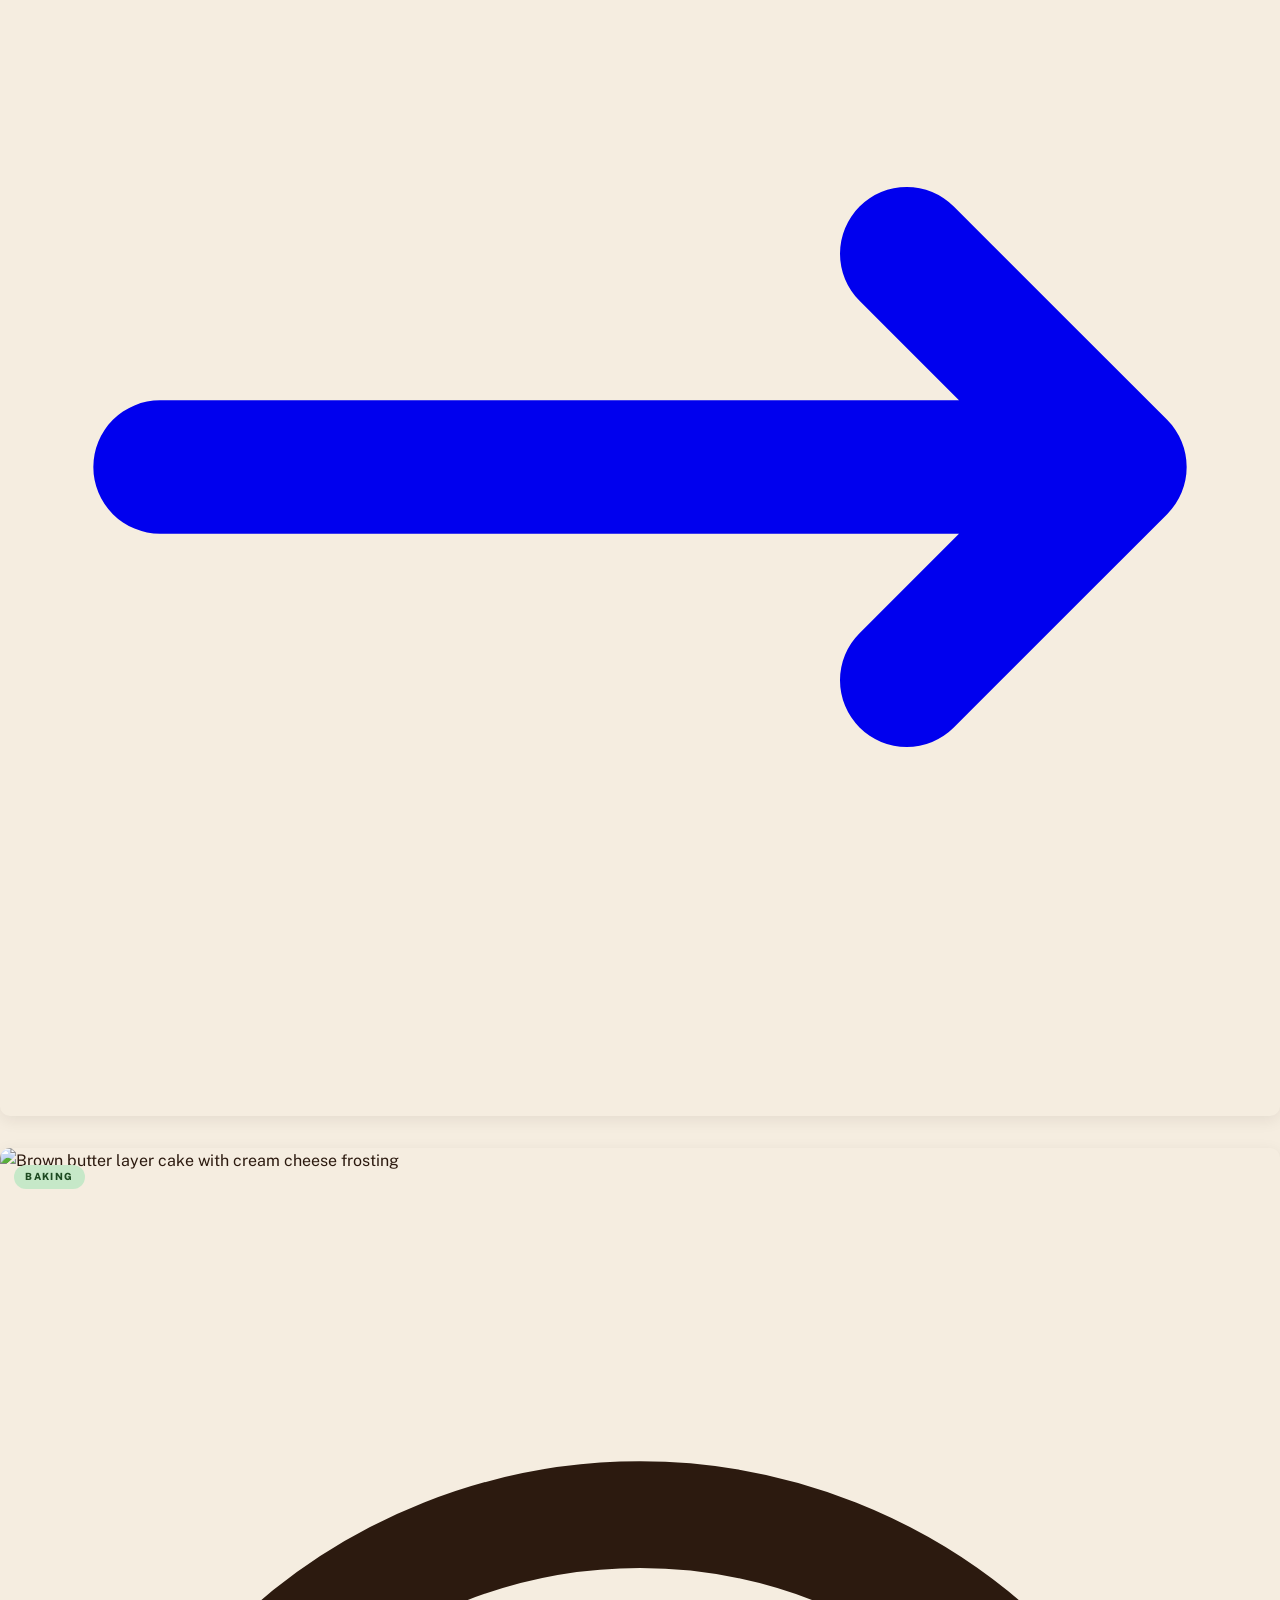
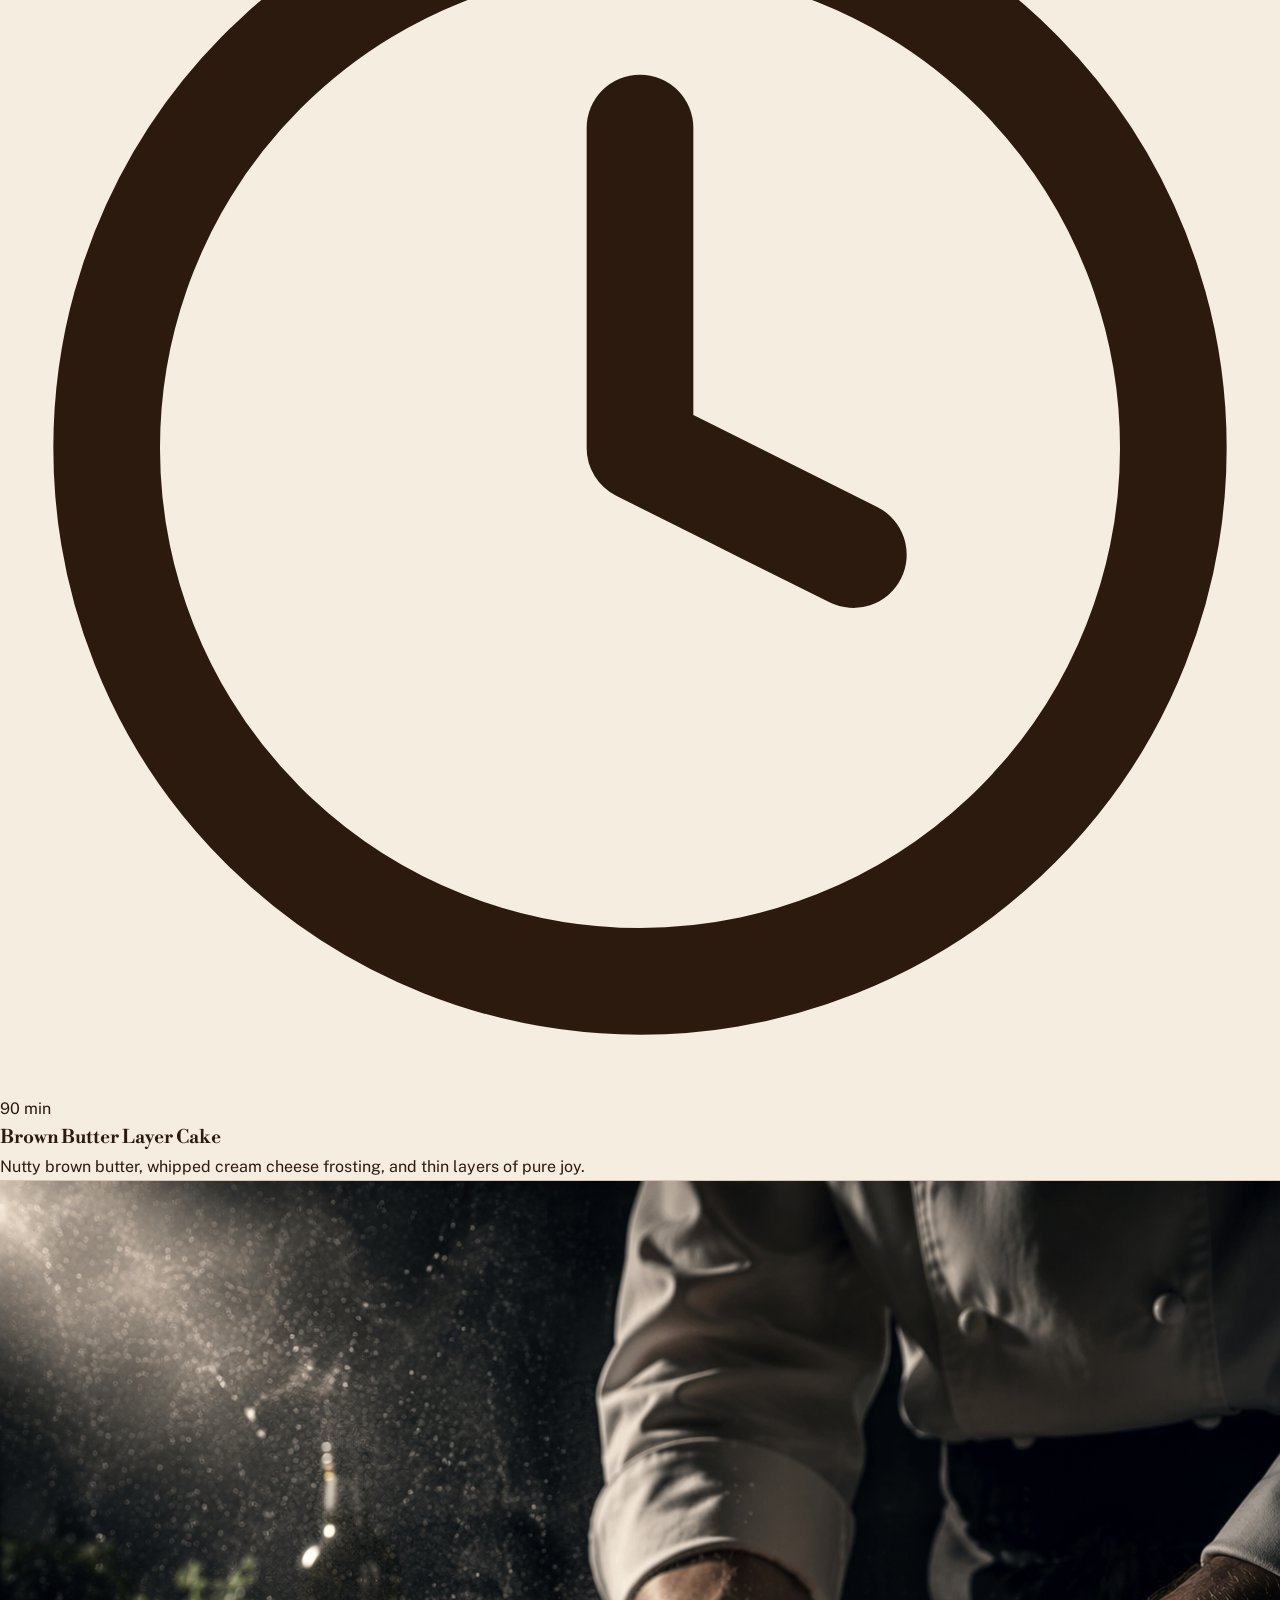
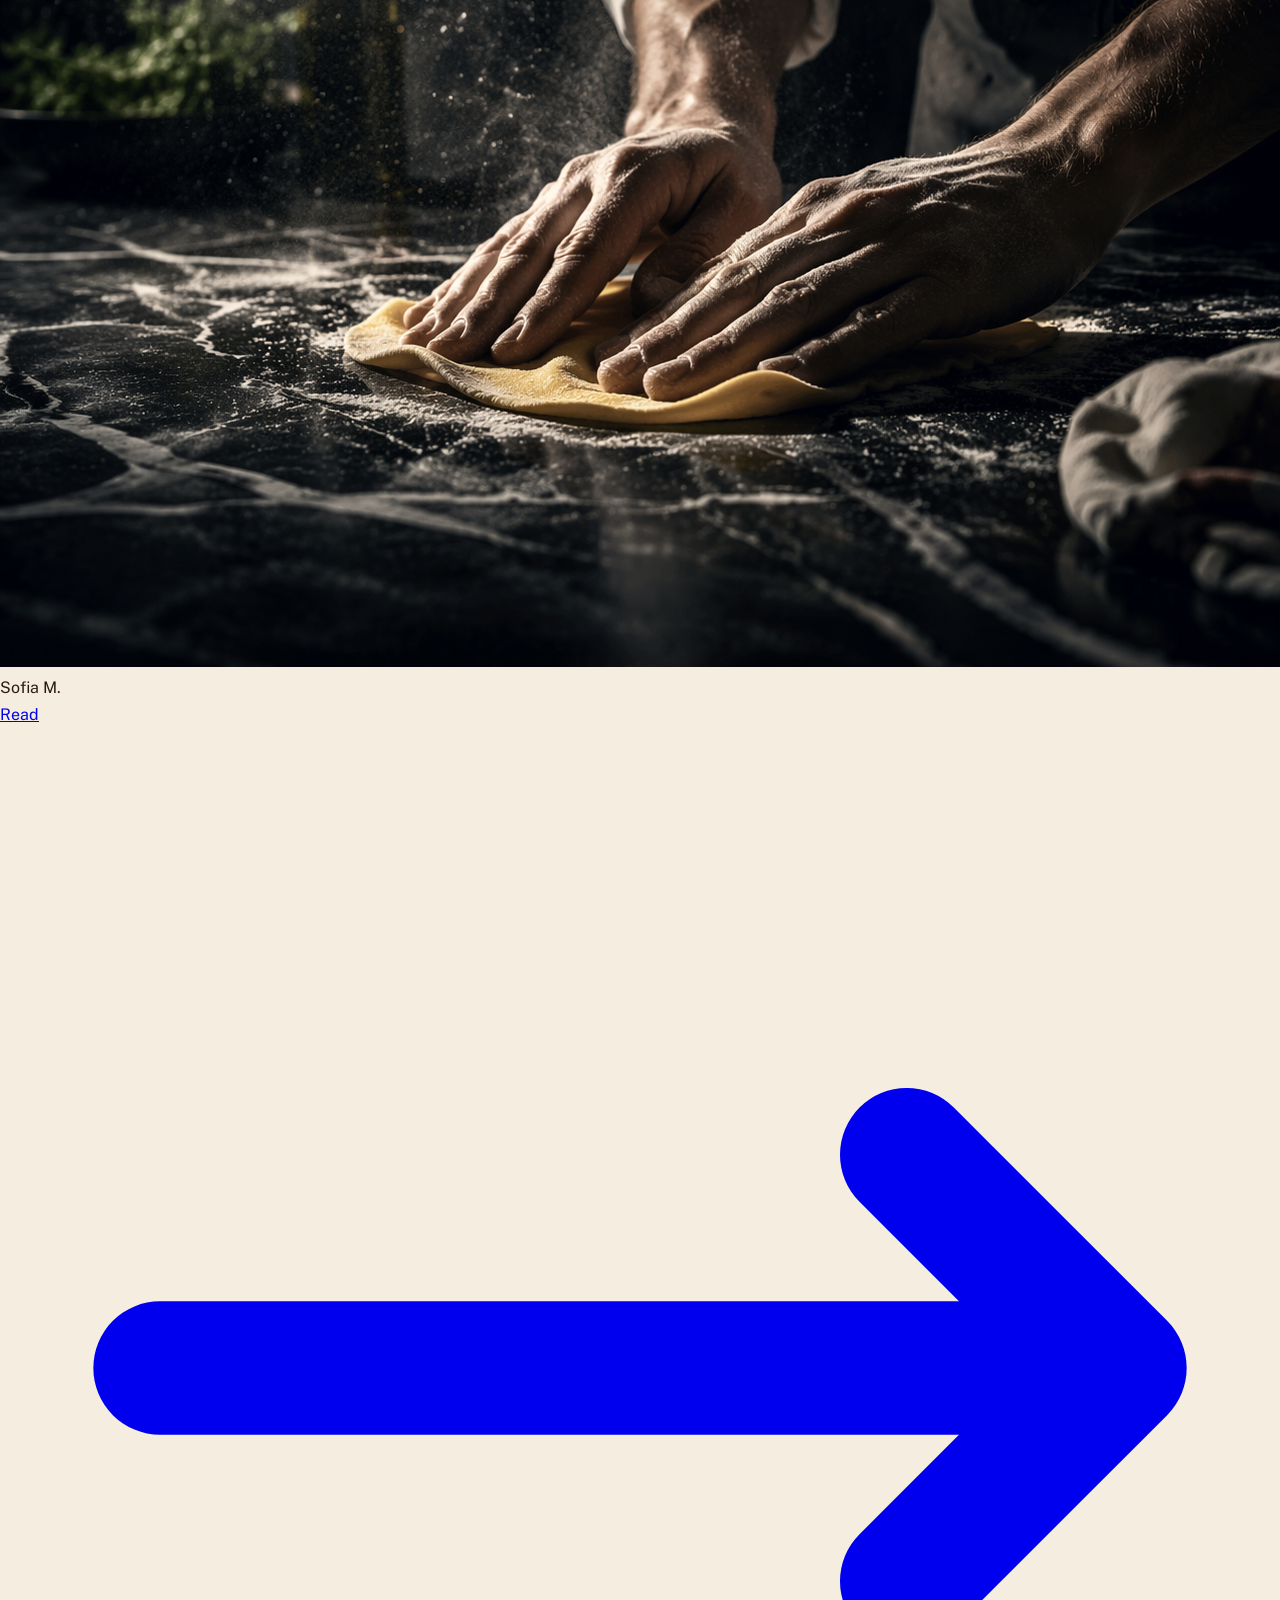
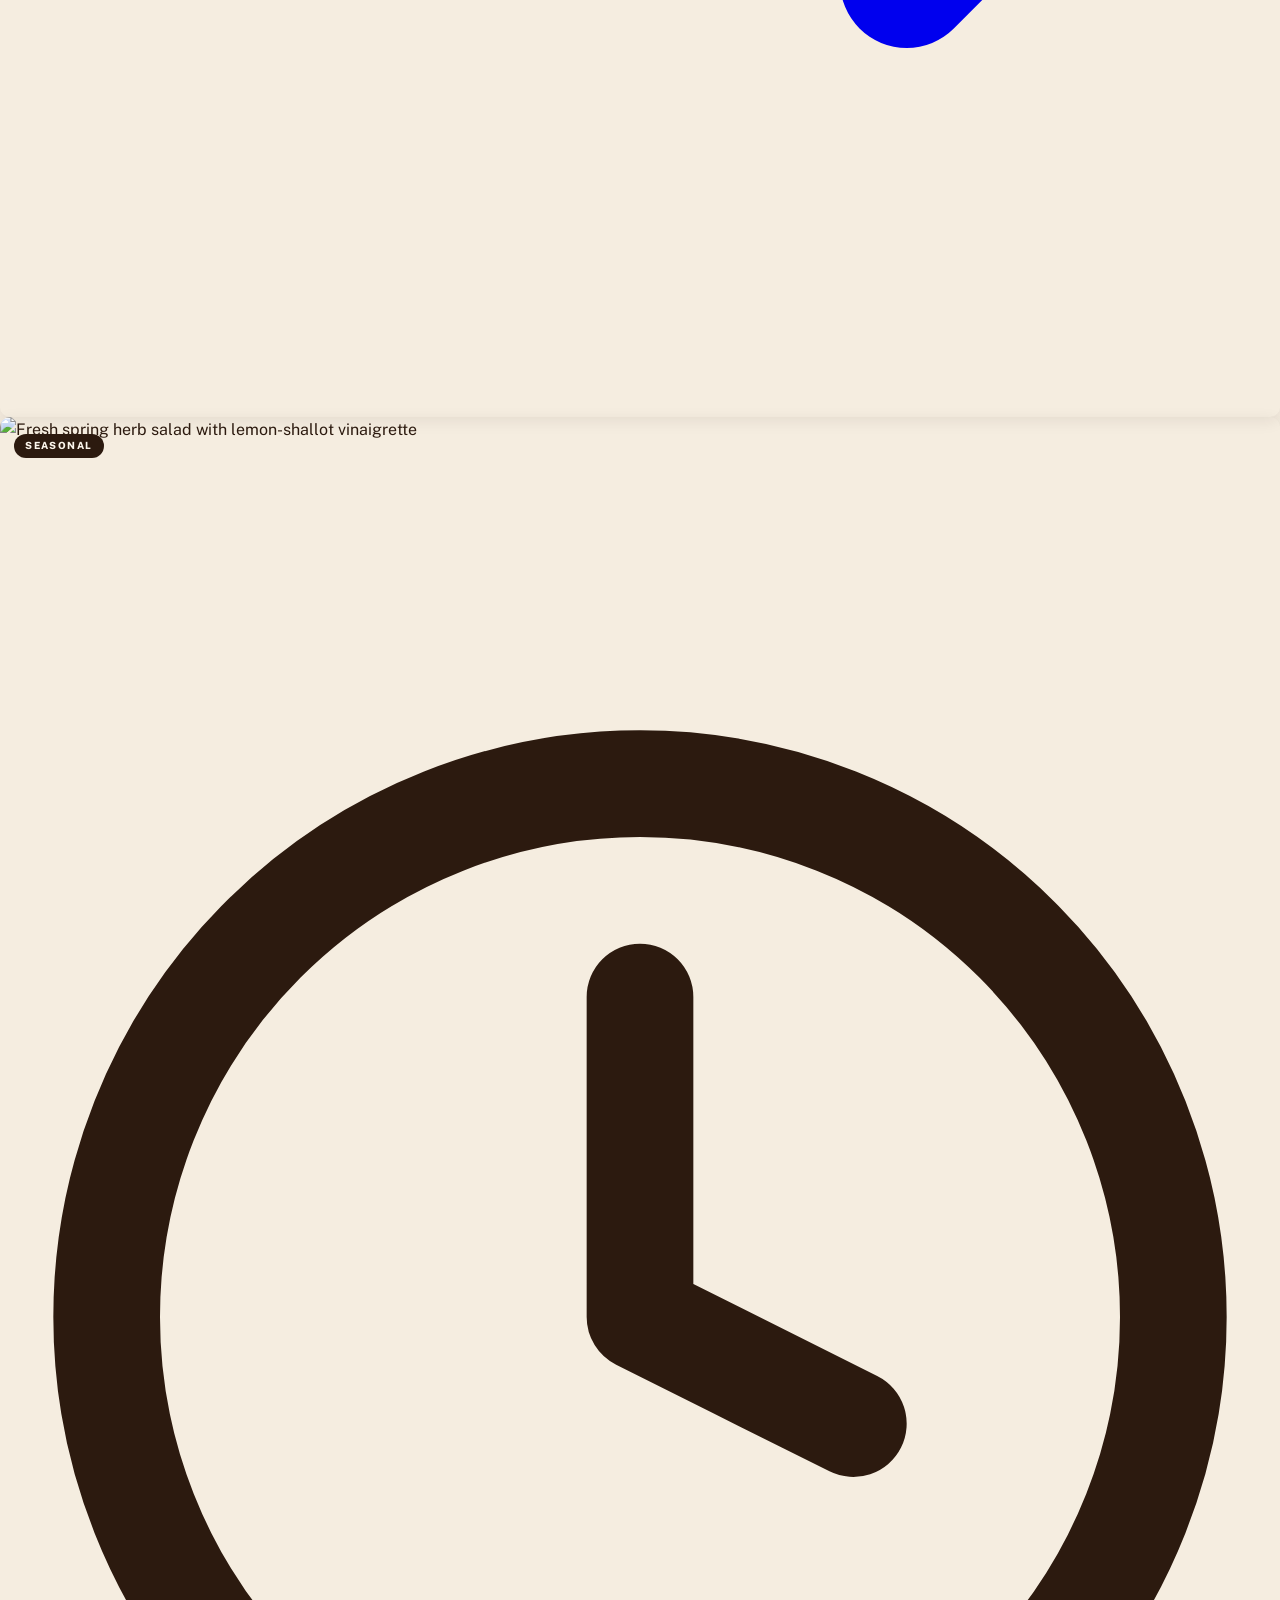
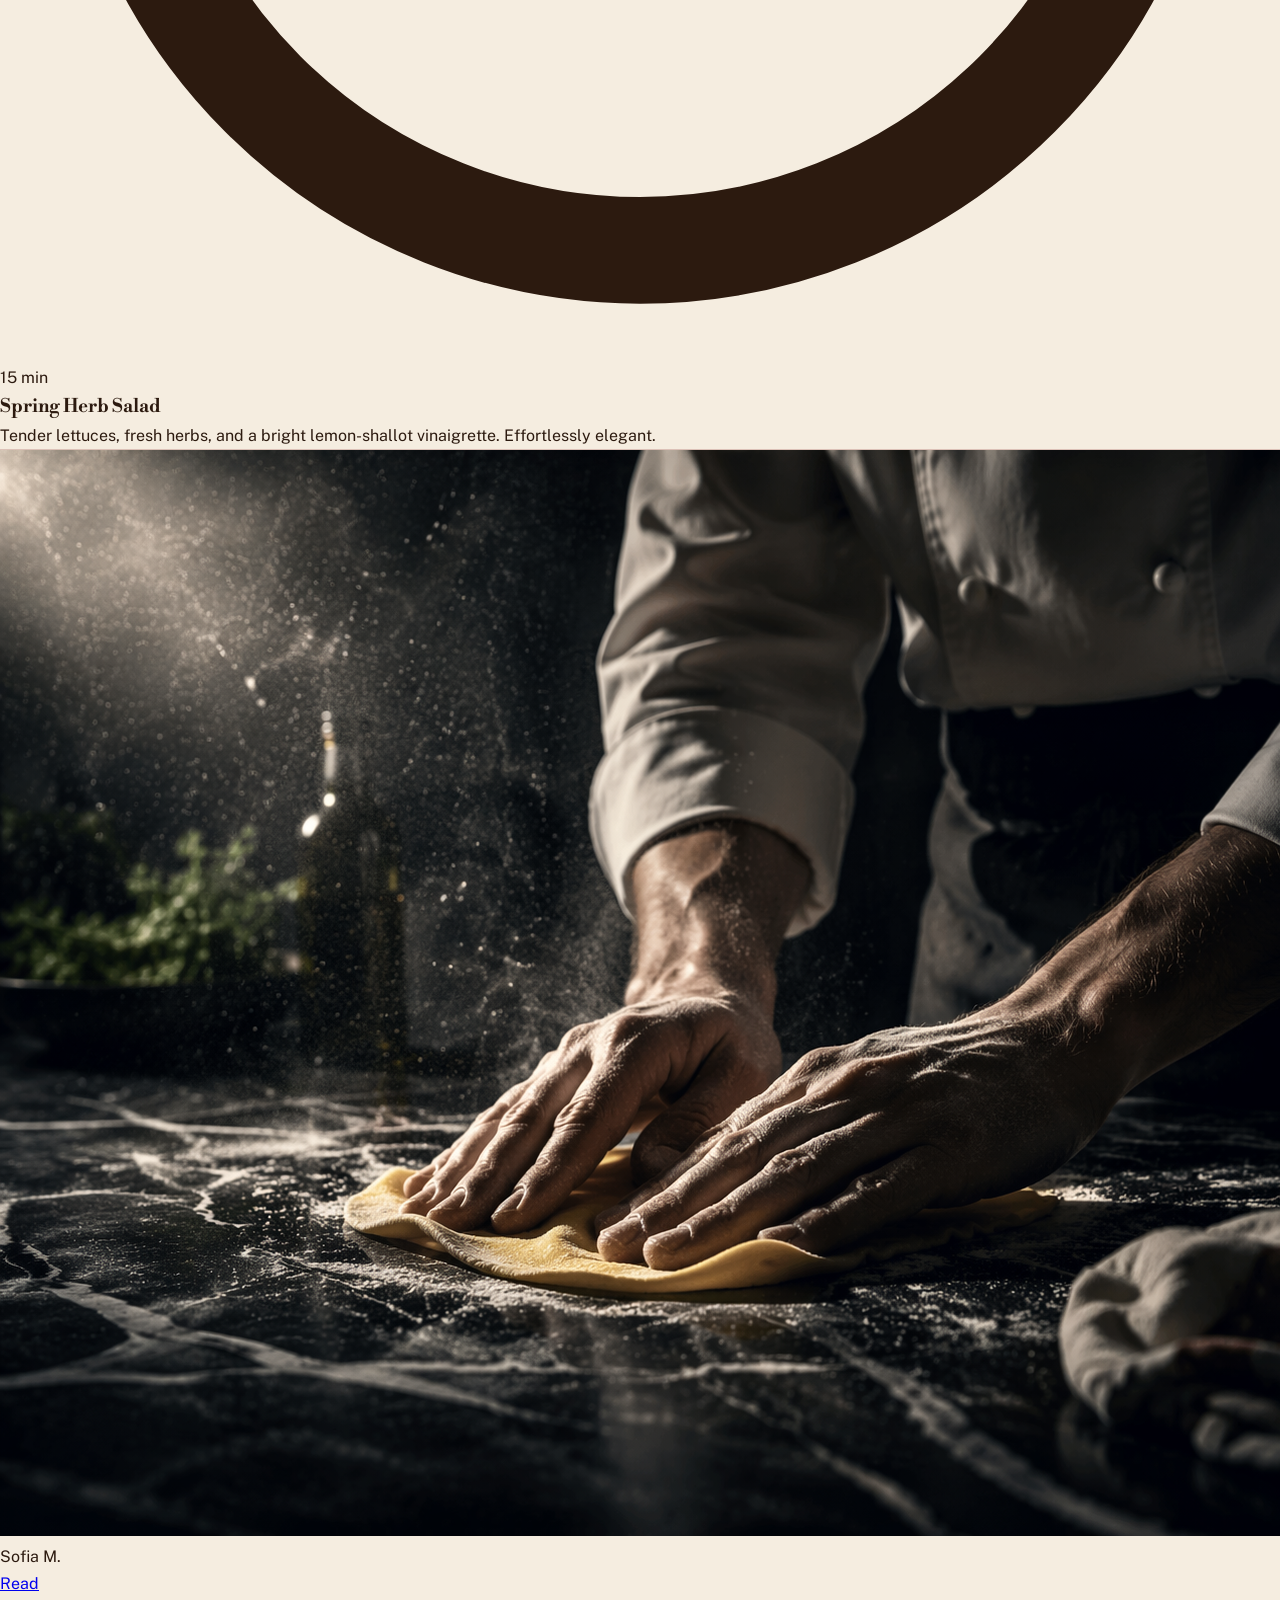
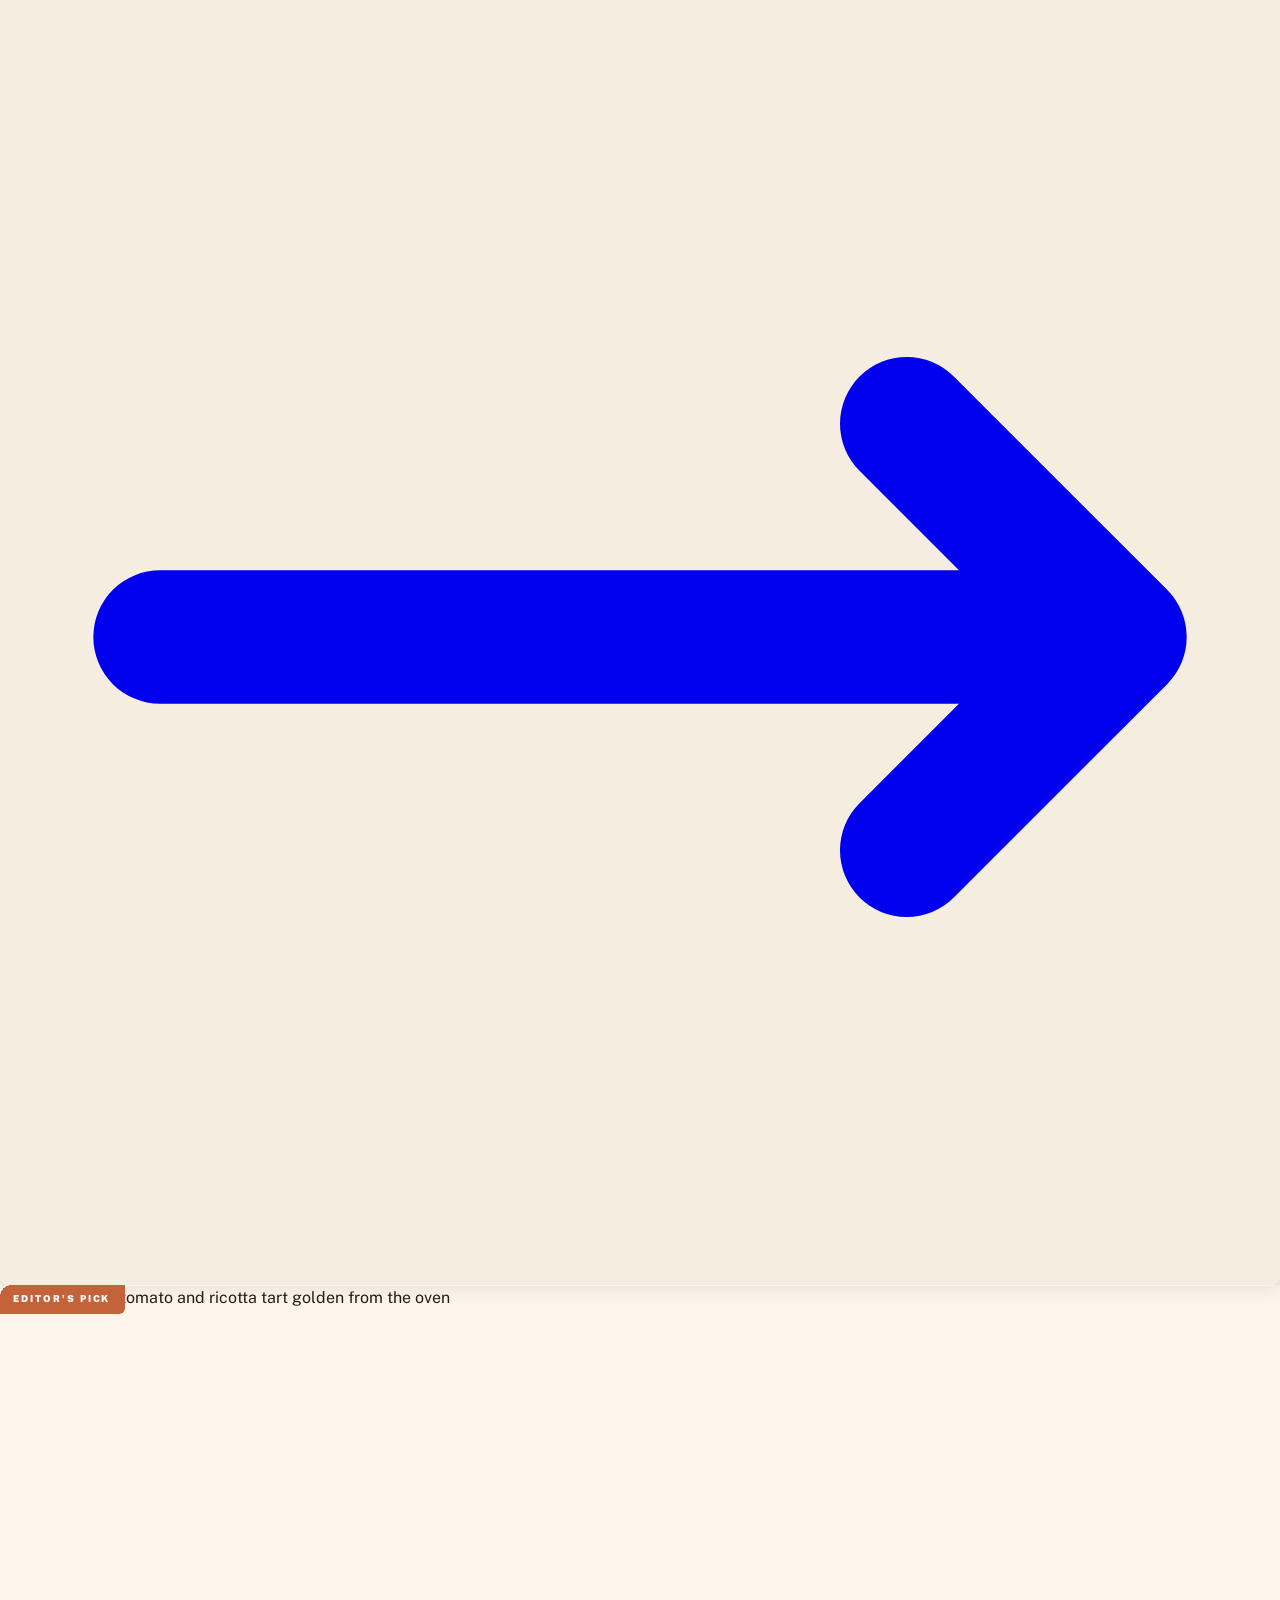
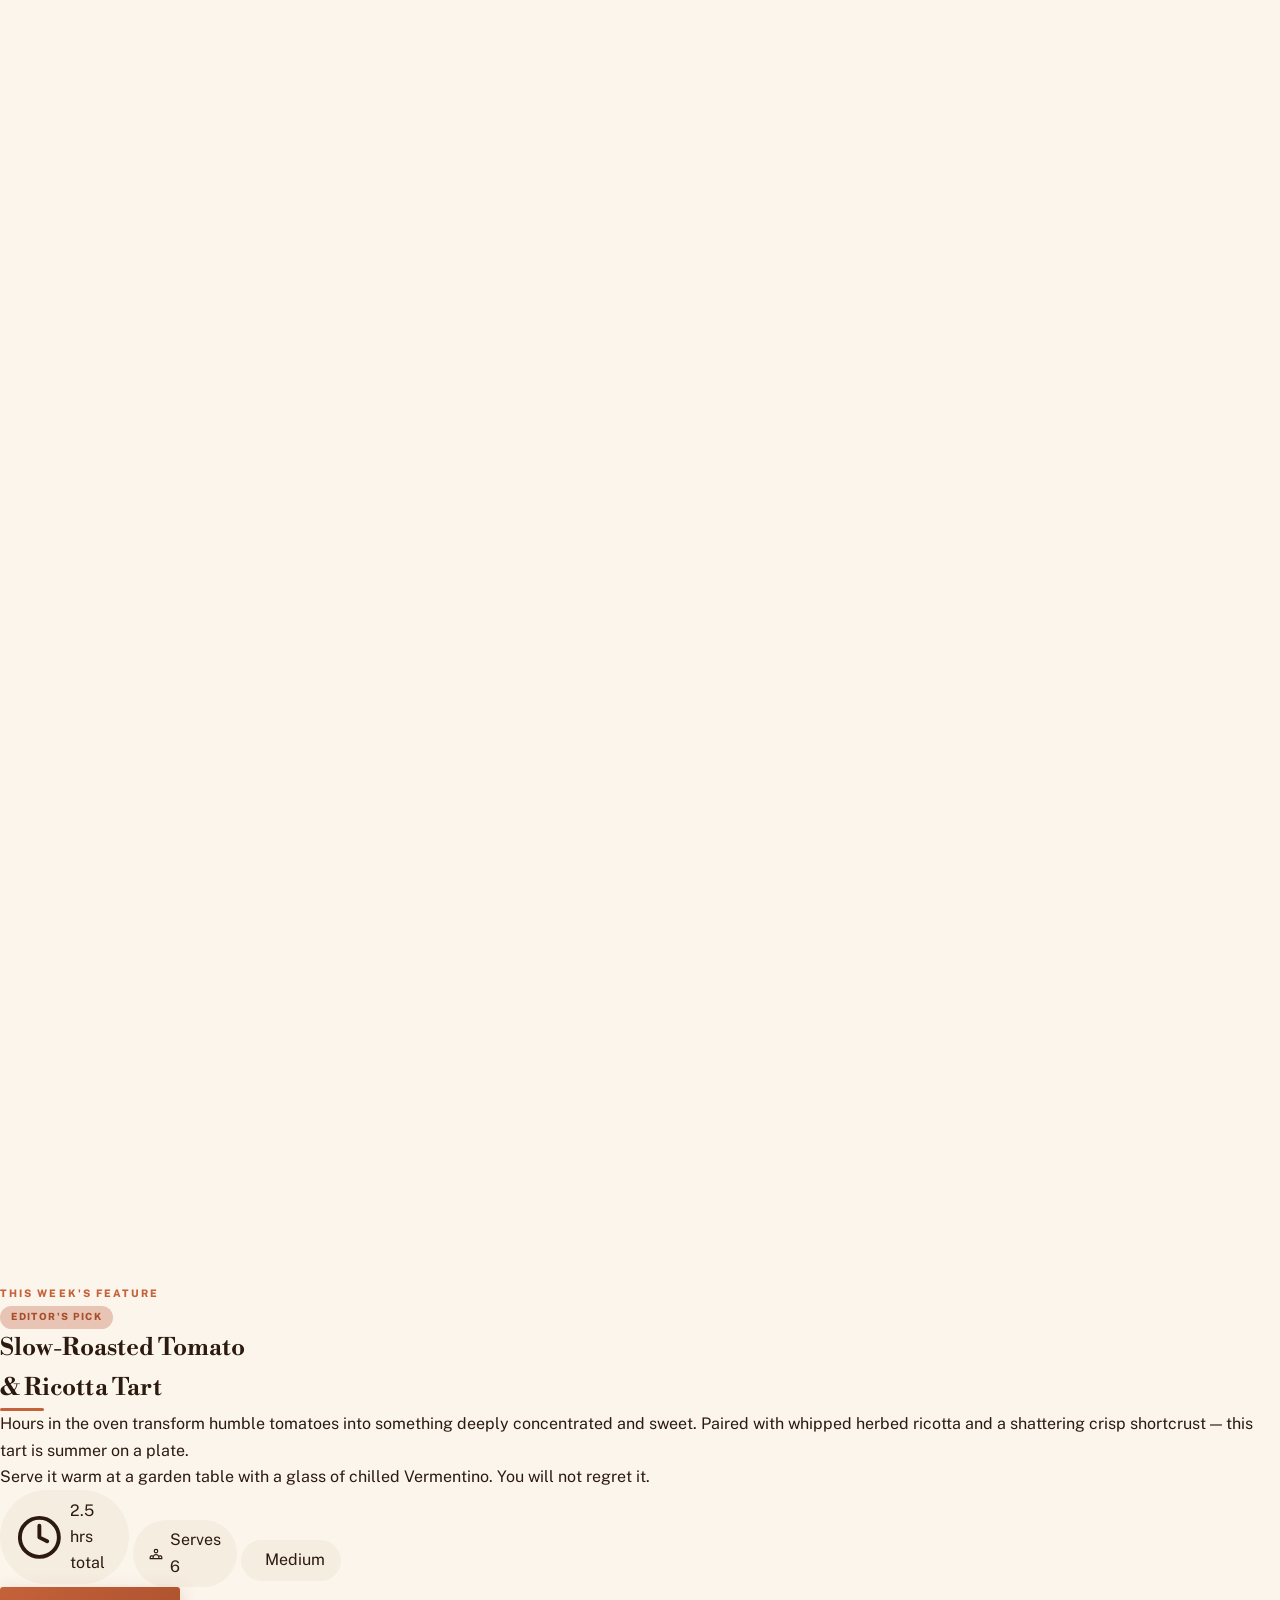
==== commit 6eef1244: "fix: floating navbar, cursor-pointer on cards, muted text contrast" ====
--- a/index.html
+++ b/index.html
@@ -67,7 +67,7 @@
       --c-surface-low:   #F5EDE0;
       --c-surface-high:  #EDE0CF;
       --c-brown:         #2C1A0F;
-      --c-brown-muted:   #8B6355;
+      --c-brown-muted:   #6B4035;
       --c-sage:          #7A9E7E;
       --c-sage-fixed:    #C6E8C8;
       --c-outline-light: #DCC1B7;
@@ -169,21 +169,24 @@
     .d3 { transition-delay: .28s; } .d4 { transition-delay: .38s; }
     .d5 { transition-delay: .48s; } .d6 { transition-delay: .58s; }
 
-    /* ── Navbar ───────────────────────────────────── */
+    /* ── Navbar (floating — UX Pro Max pattern) ────── */
     #navbar {
-      position: fixed; top: 0; left: 0; right: 0; z-index: 50;
-      padding: 1.4rem 0;
+      position: fixed; top: 1rem; left: 1.25rem; right: 1.25rem; z-index: 50;
+      border-radius: 12px;
+      padding: 1rem 0;
       transition: background var(--t-slow) var(--ease-out),
                   backdrop-filter var(--t-slow) var(--ease-out),
                   box-shadow var(--t-slow) var(--ease-out),
+                  top var(--t-slow) var(--ease-out),
                   padding var(--t-slow) var(--ease-out);
     }
     #navbar.scrolled {
-      background: rgba(251,245,236,.88);
-      backdrop-filter: blur(16px) saturate(160%);
-      -webkit-backdrop-filter: blur(16px) saturate(160%);
-      box-shadow: 0 1px 0 rgba(44,26,15,.08), 0 4px 20px rgba(44,26,15,.06);
-      padding: .9rem 0;
+      background: rgba(251,245,236,.92);
+      backdrop-filter: blur(18px) saturate(160%);
+      -webkit-backdrop-filter: blur(18px) saturate(160%);
+      box-shadow: 0 2px 24px rgba(44,26,15,.10), 0 1px 0 rgba(44,26,15,.06);
+      padding: .75rem 0;
+      top: .75rem;
     }
 
     /* Nav link underline animation */
@@ -481,7 +484,7 @@
   <!-- ═════════════════════════════════════════════ -->
   <!-- HERO  (Stitch 12-col grid + glassmorphism)   -->
   <!-- ═════════════════════════════════════════════ -->
-  <section id="hero" class="relative pt-32 md:pt-40 pb-20 md:pb-32 px-6 md:px-10 overflow-hidden">
+  <section id="hero" class="relative pt-36 md:pt-44 pb-20 md:pb-32 px-6 md:px-10 overflow-hidden">
     <!-- Decorative background blob (Stitch pattern) -->
     <div class="hero-blob" aria-hidden="true"></div>
 
@@ -572,7 +575,7 @@
       <div class="grid sm:grid-cols-2 lg:grid-cols-3 gap-8 items-start">
 
         <!-- Card 1 — Pasta -->
-        <article class="recipe-card reveal d1" tabindex="0" role="article">
+        <article class="recipe-card reveal d1 cursor-pointer" tabindex="0" role="article">
           <div class="card-img">
             <img src="images/pasta.jpg" alt="Classic cacio e pepe — spaghetti in a bowl with cracked black pepper" loading="lazy" />
             <div class="card-tag-abs"><span class="tag tag-terra">Pasta</span></div>
@@ -604,7 +607,7 @@
         </article>
 
         <!-- Card 2 — Cake (offset, Stitch pattern) -->
-        <article class="recipe-card offset reveal d2" tabindex="0" role="article">
+        <article class="recipe-card offset reveal d2 cursor-pointer" tabindex="0" role="article">
           <div class="card-img">
             <img src="images/cake.jpg" alt="Brown butter layer cake with cream cheese frosting" loading="lazy" />
             <div class="card-tag-abs"><span class="tag tag-sage">Baking</span></div>
@@ -636,7 +639,7 @@
         </article>
 
         <!-- Card 3 — Salad -->
-        <article class="recipe-card reveal d3" tabindex="0" role="article">
+        <article class="recipe-card reveal d3 cursor-pointer" tabindex="0" role="article">
           <div class="card-img">
             <img src="images/salad.jpg" alt="Fresh spring herb salad with lemon-shallot vinaigrette" loading="lazy" />
             <div class="card-tag-abs"><span class="tag tag-brown">Seasonal</span></div>
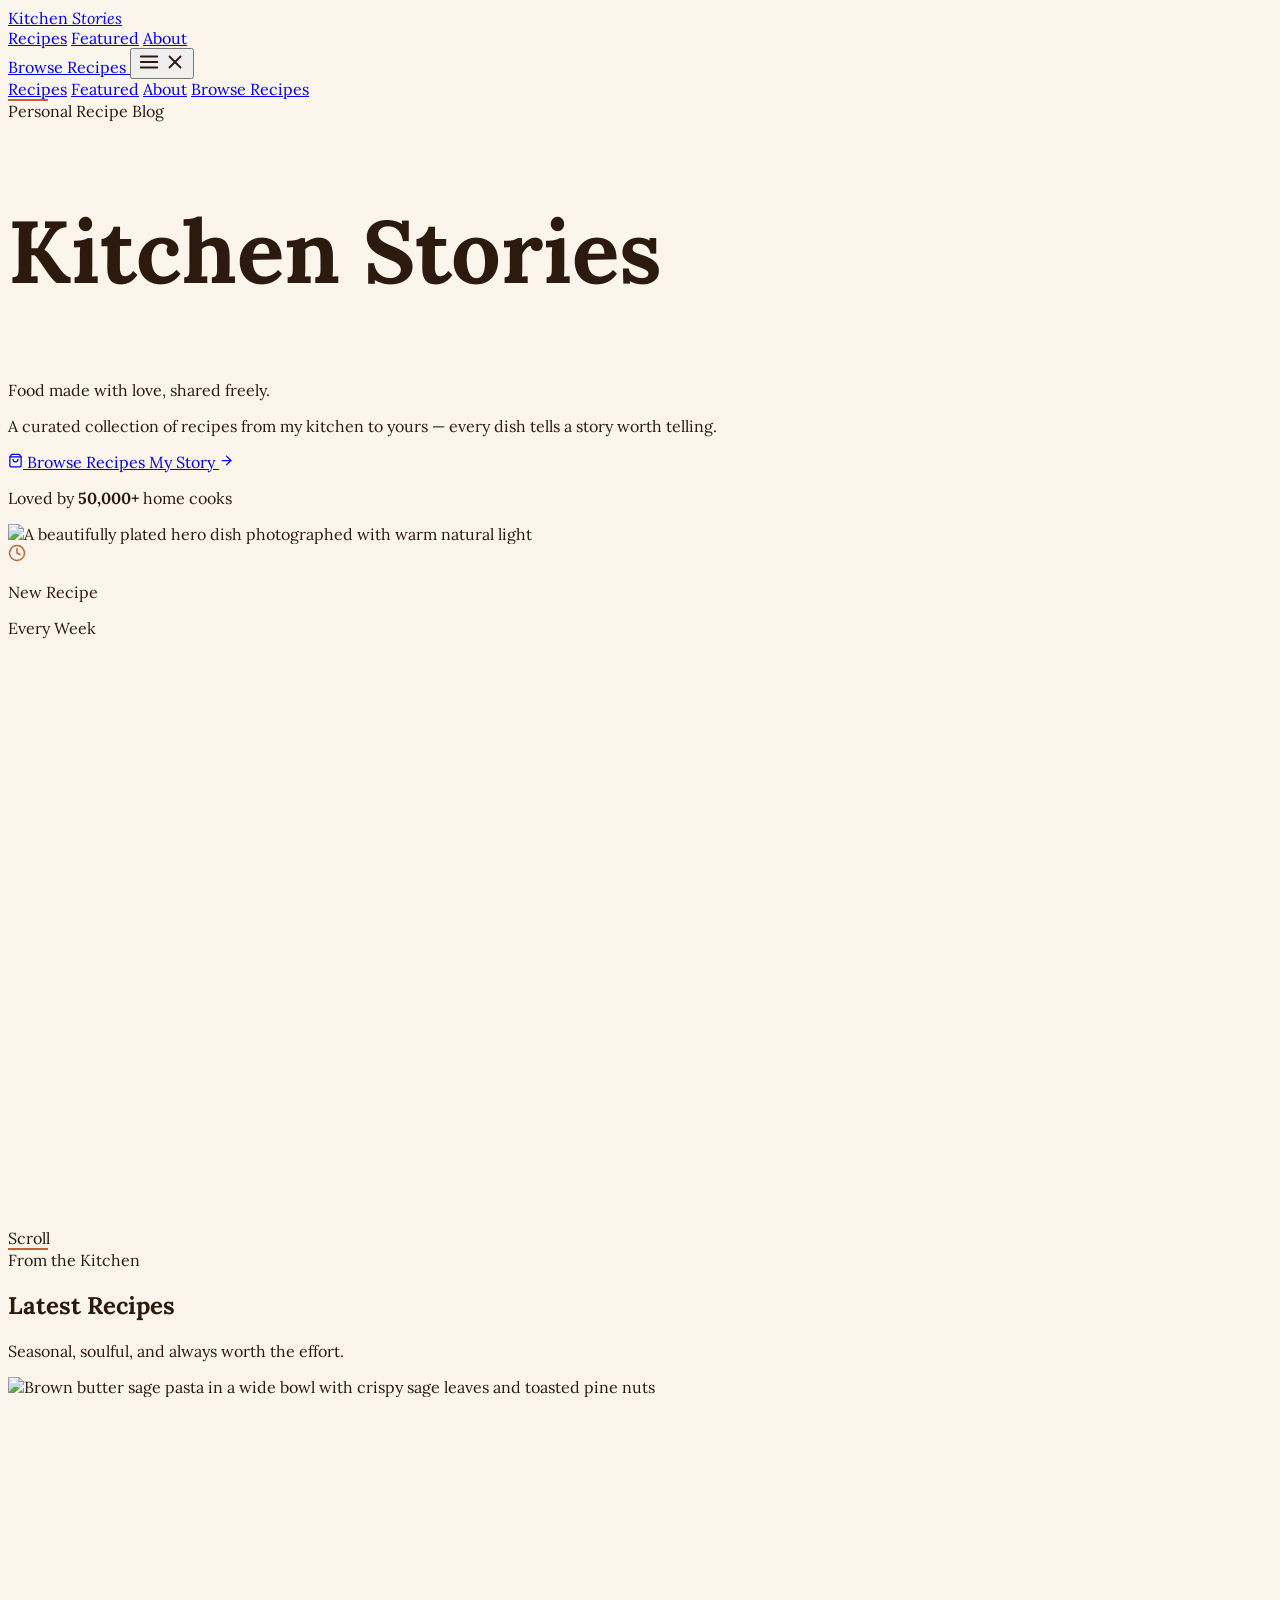
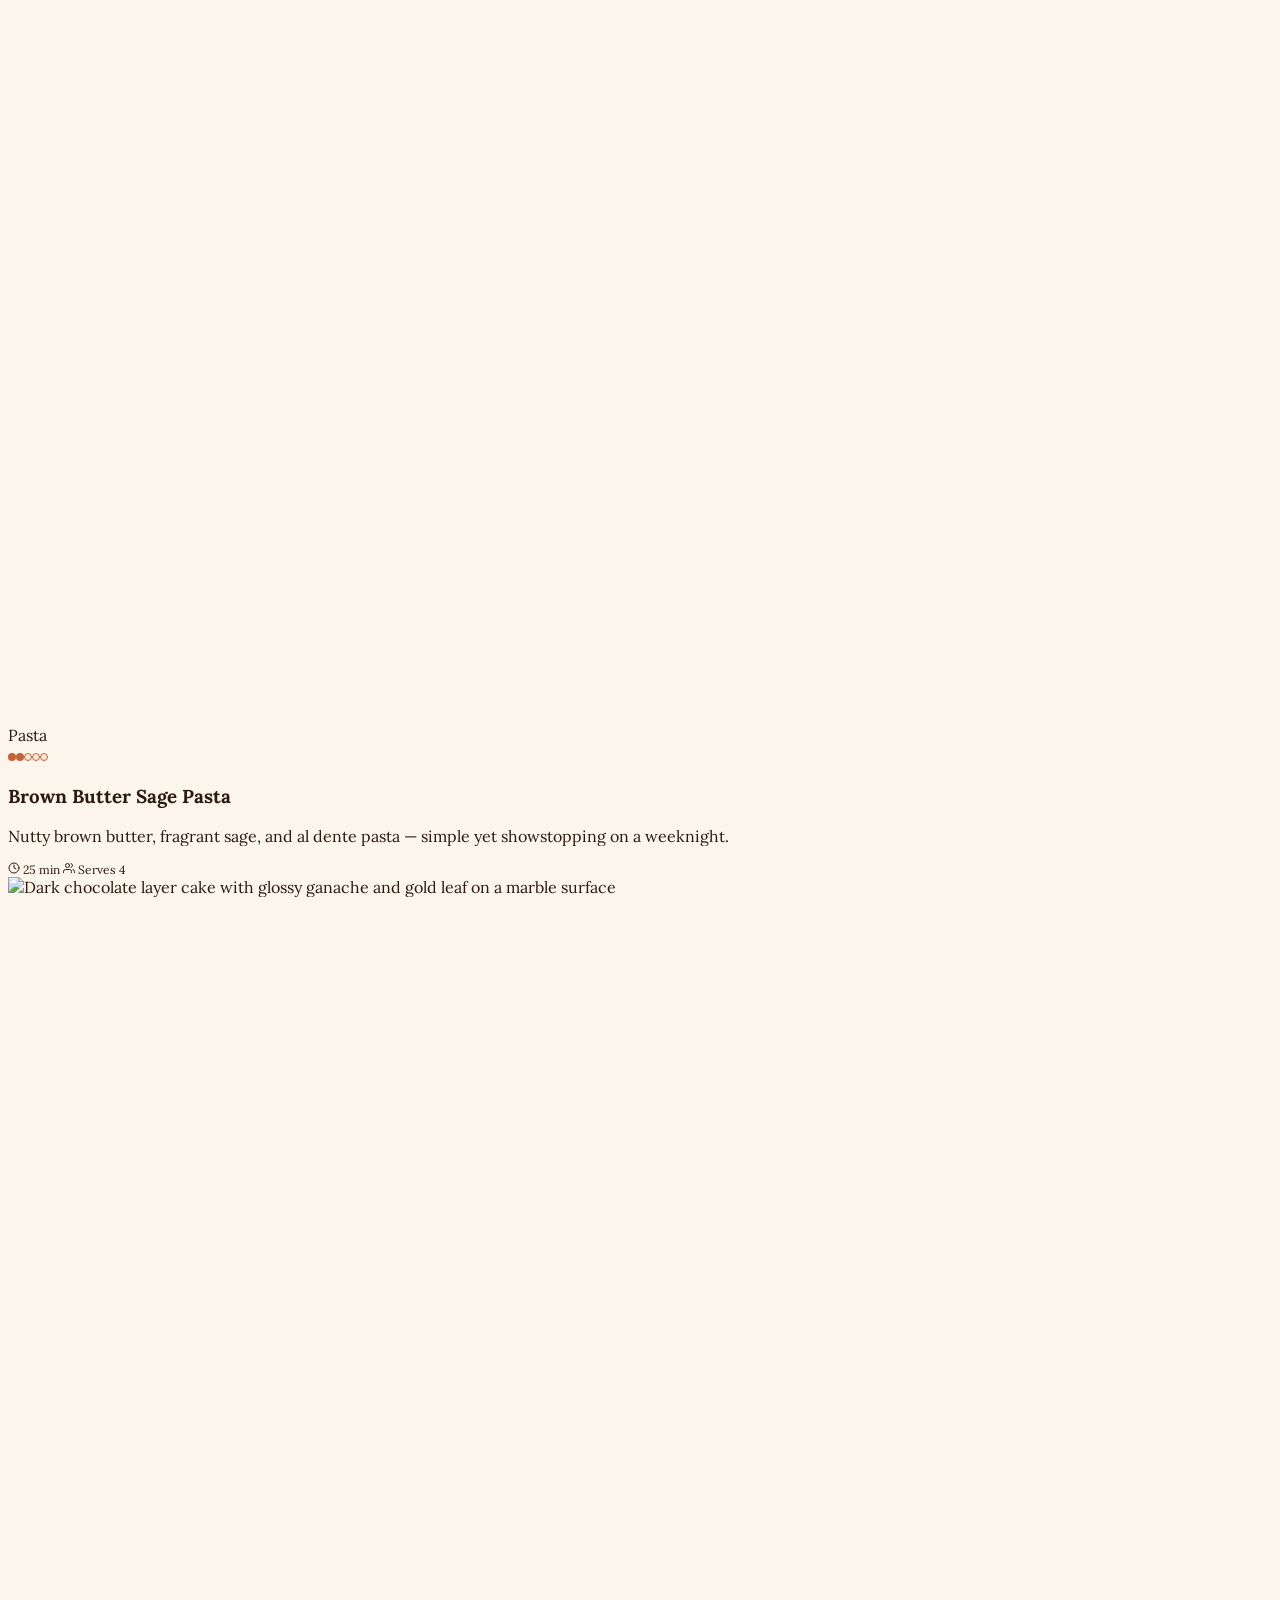
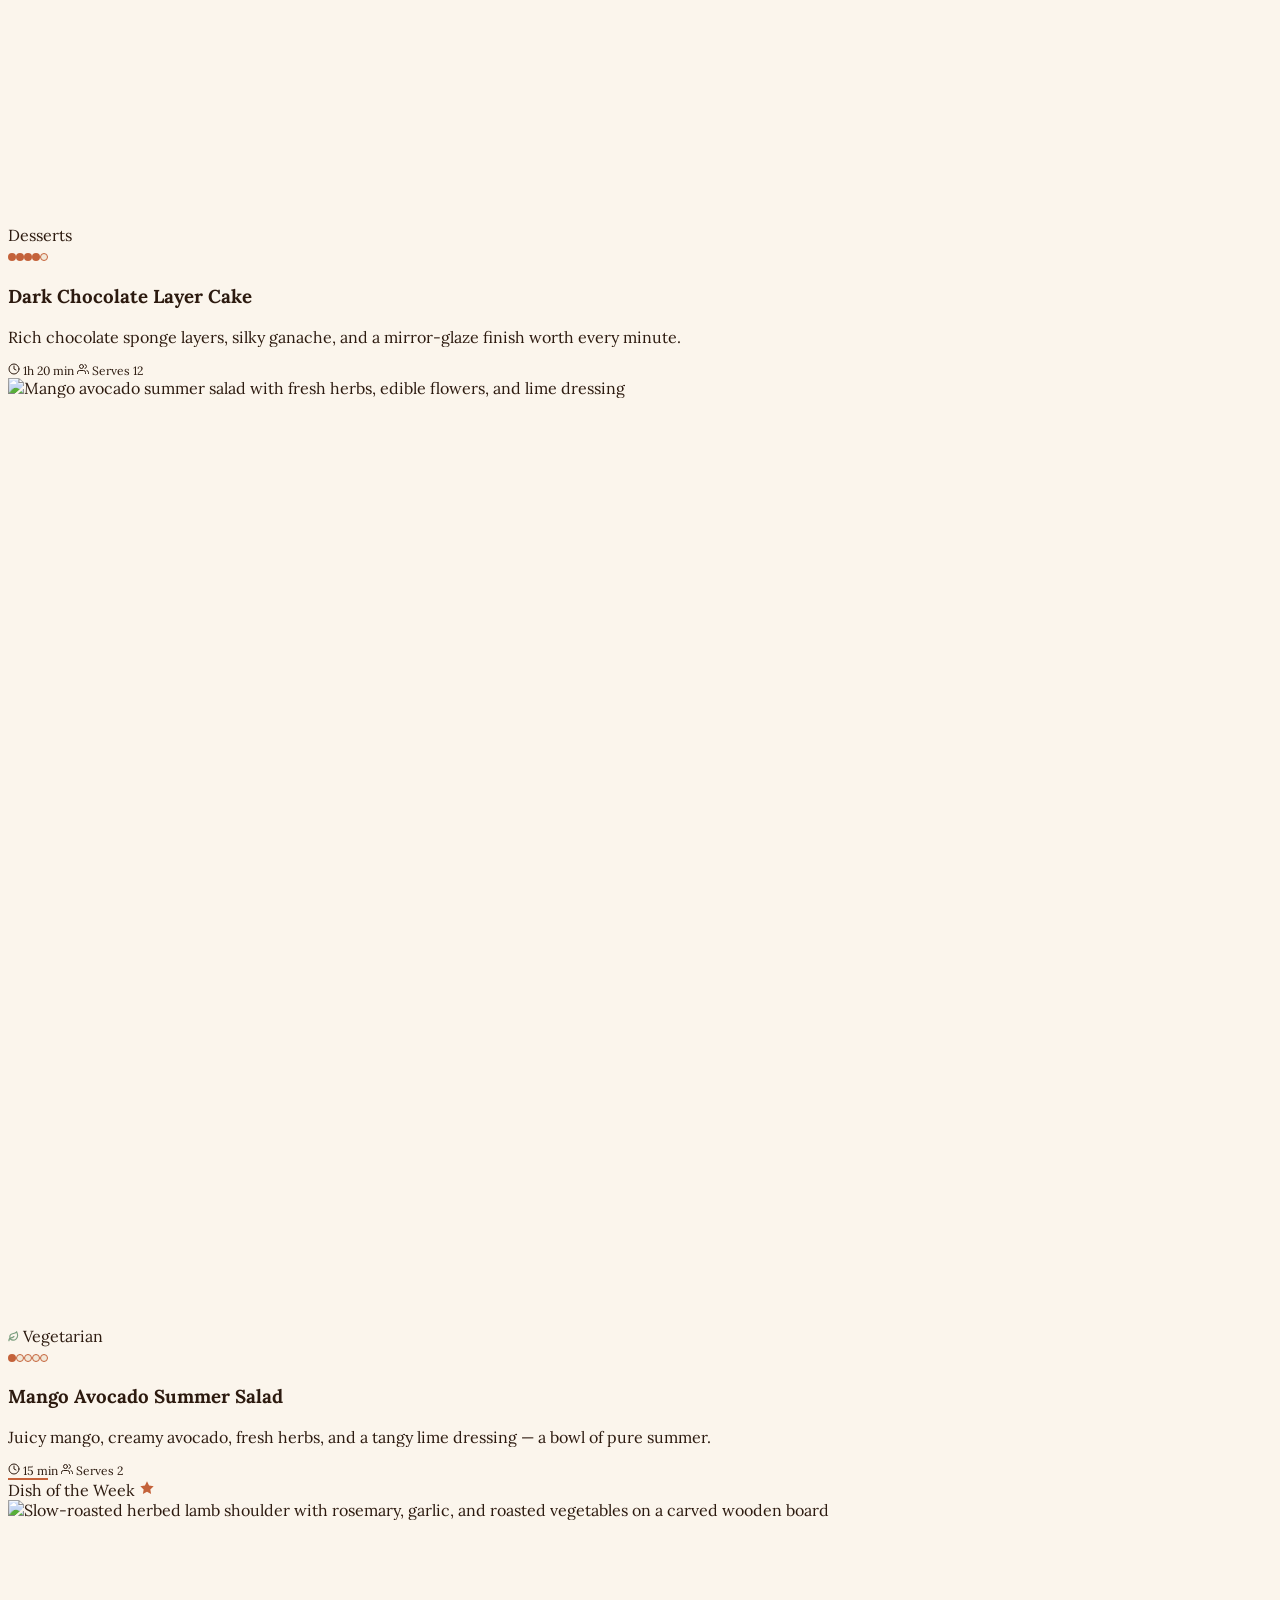
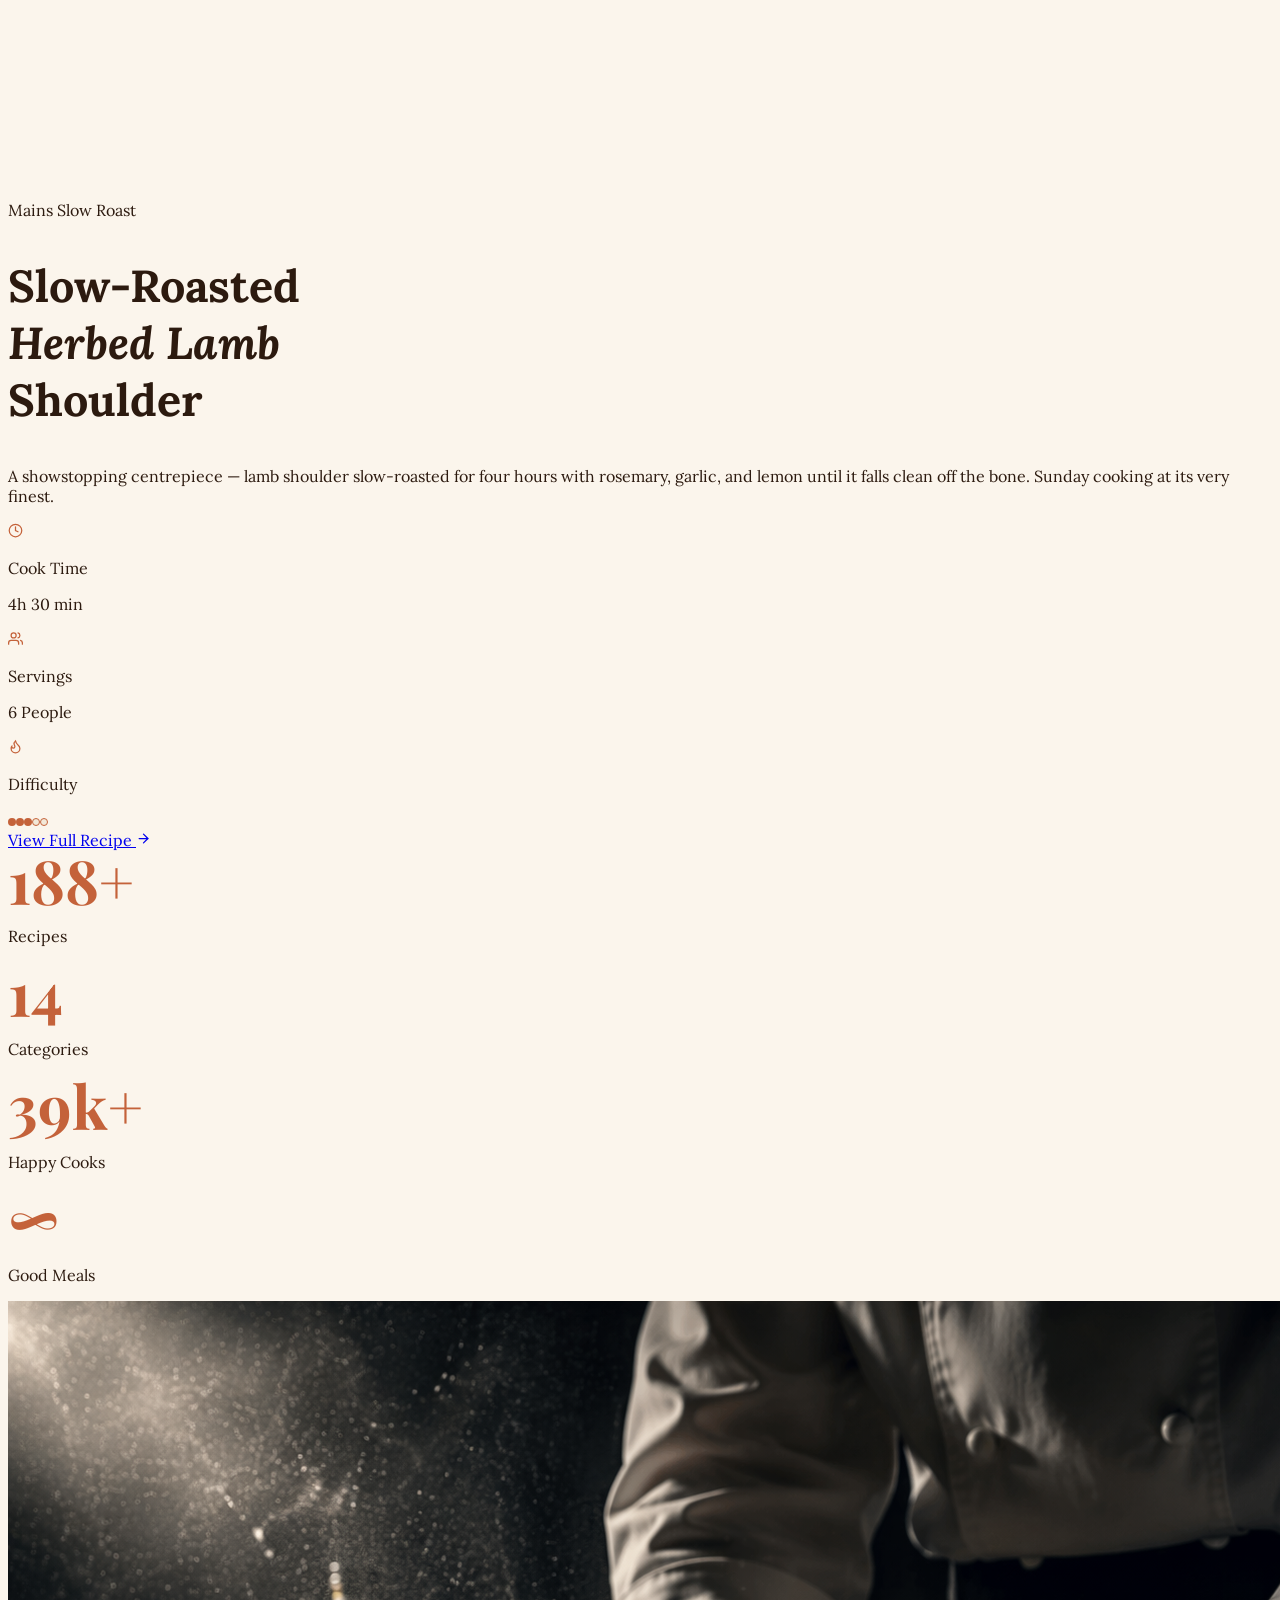
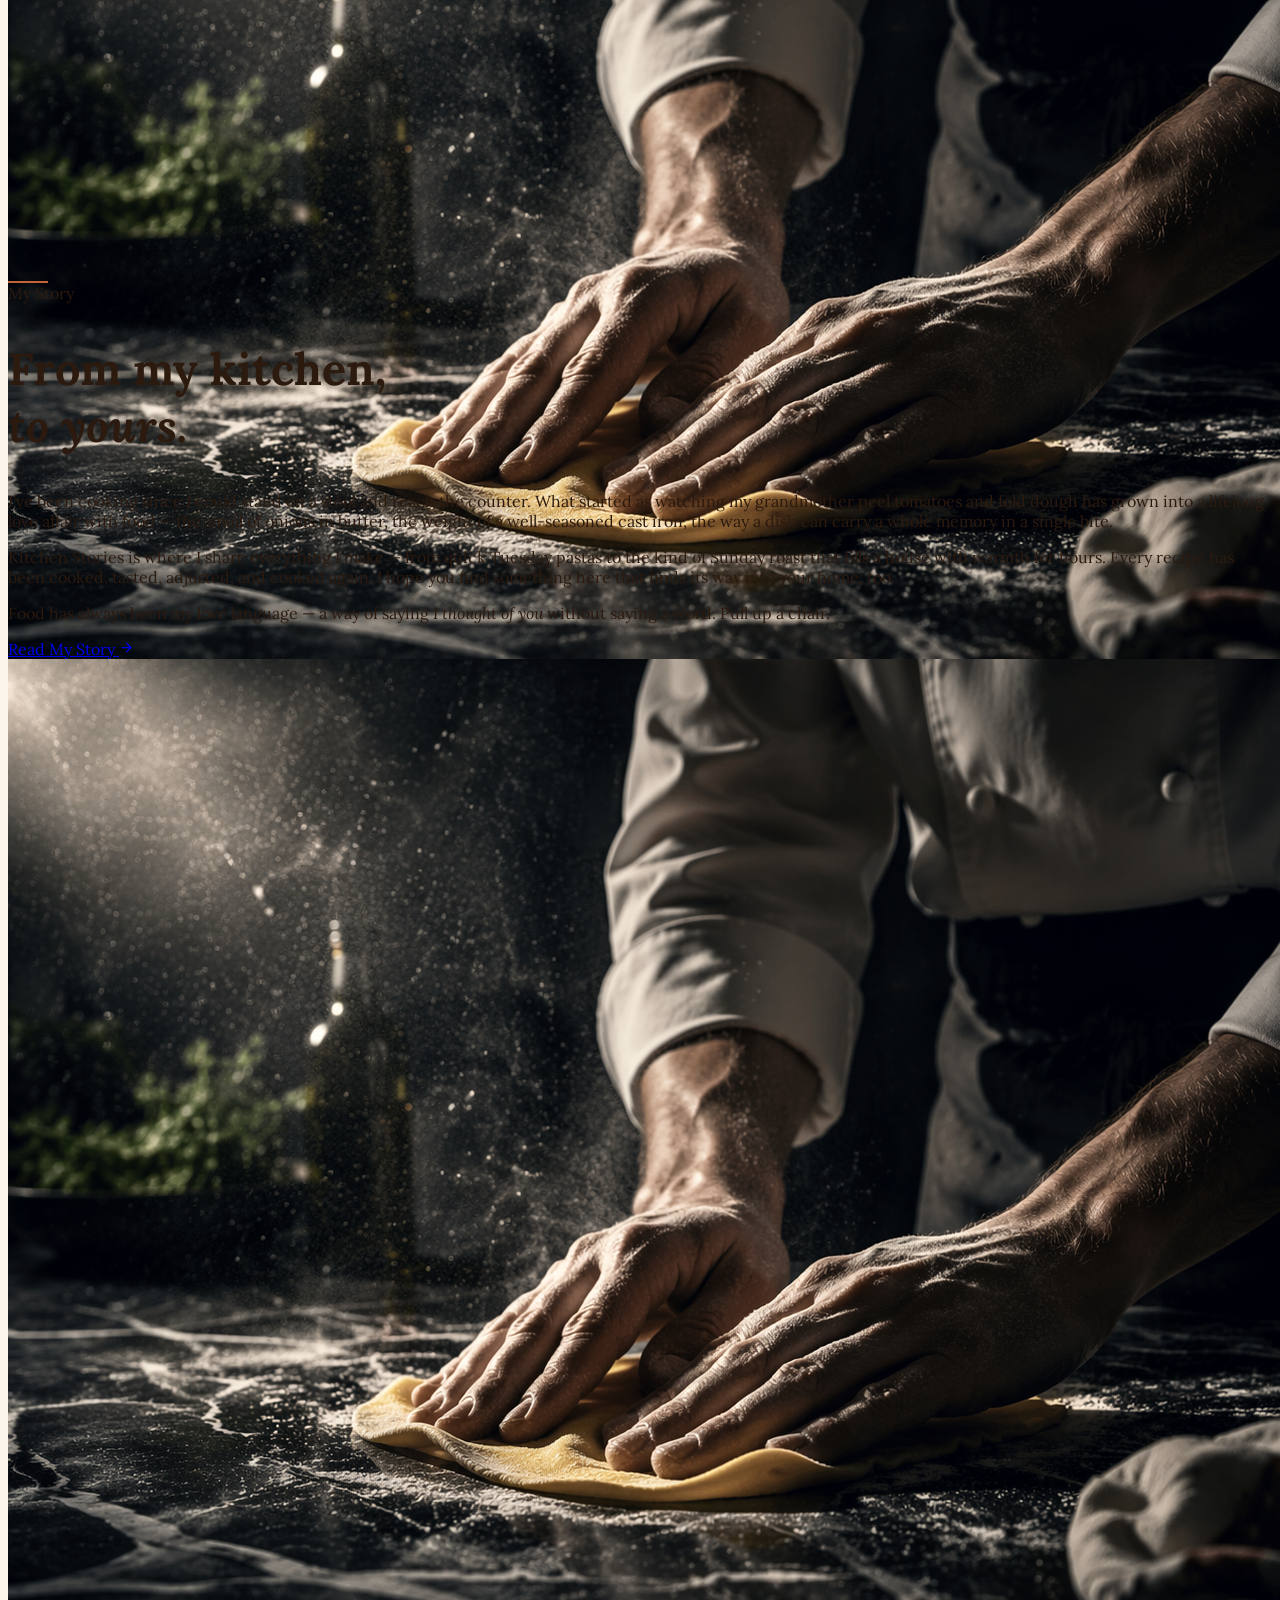
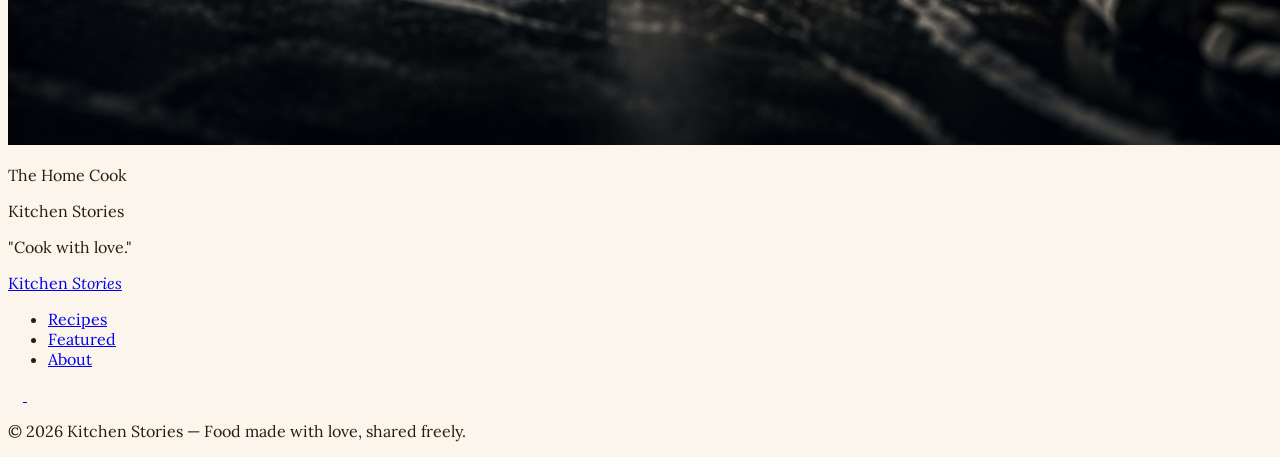
==== commit 5daf1214: "feat: Kitchen Stories animated website + build report - Complete single-page recipe blog built via /" ====
--- a/index.html
+++ b/index.html
@@ -1,15 +1,14 @@
 <!DOCTYPE html>
 <html lang="en">
 <head>
-  <meta charset="UTF-8" />
-  <meta name="viewport" content="width=device-width, initial-scale=1.0" />
-  <title>Kitchen Stories — Recipes Made with Love</title>
-  <meta name="description" content="Honest, seasonal recipes for real kitchens. From slow braises to quick pasta — every dish tells a story." />
-
-  <!-- Fonts: Libre Bodoni (editorial serif) + Public Sans (clean body) -->
-  <link rel="preconnect" href="https://fonts.googleapis.com" />
-  <link rel="preconnect" href="https://fonts.gstatic.com" crossorigin />
-  <link href="https://fonts.googleapis.com/css2?family=Libre+Bodoni:ital,wght@0,400;0,500;0,600;0,700;1,400;1,500;1,600&family=Public+Sans:wght@300;400;500;600;700;800&display=swap" rel="stylesheet" />
+  <meta charset="UTF-8">
+  <meta name="viewport" content="width=device-width, initial-scale=1.0">
+  <title>Kitchen Stories — Food made with love, shared freely.</title>
+  <meta name="description" content="A curated collection of recipes from my kitchen to yours. From quick weeknight dinners to slow Sunday bakes.">
+  <meta property="og:title" content="Kitchen Stories — Food made with love, shared freely.">
+  <meta property="og:description" content="A curated collection of recipes from my kitchen to yours. From quick weeknight dinners to slow Sunday bakes.">
+  <meta property="og:image" content="images/hero.jpg">
+  <meta property="og:type" content="website">
 
   <script src="https://cdn.tailwindcss.com"></script>
   <script>
@@ -17,979 +16,694 @@
       theme: {
         extend: {
           colors: {
-            /* User palette */
-            primary:          '#C4623A',
-            'primary-dark':   '#A84E2C',
-            'primary-light':  '#D4795A',
-            'primary-dim':    '#E8C4B4',
-            /* Stitch "Artisanal Table" surface system (warmed to user palette) */
-            surface:          '#FBF5EC',
-            'surface-low':    '#F5EDE0',
-            'surface-high':   '#EDE0CF',
-            'surface-highest':'#E4D5BB',
-            'surface-white':  '#FFFFFF',
-            /* Text */
-            brown:            '#2C1A0F',
-            'brown-mid':      '#5C3D2E',
-            'brown-muted':    '#8B6355',
-            /* Accent */
-            sage:             '#7A9E7E',
-            'sage-dark':      '#5C7D60',
-            'sage-light':     '#9AB89E',
-            'sage-fixed':     '#C6E8C8',
-            /* Outline */
-            outline:          '#B89080',
-            'outline-light':  '#DCC1B7',
+            terracotta: '#C4623A',
+            'dark-brown': '#2C1A0F',
+            sage:        '#7A9E7E',
+            cream:       '#FBF5EC',
+            tan:         '#F2E8D8',
+            ink:         '#6B4C38',
           },
           fontFamily: {
-            serif:  ["'Libre Bodoni'", 'Georgia', 'serif'],
-            sans:   ["'Public Sans'", 'system-ui', 'sans-serif'],
-          },
-          borderRadius: {
-            sm:  '4px',
-            md:  '8px',
-            lg:  '12px',
-            xl:  '20px',
-            '2xl':'32px',
+            display: ['"Playfair Display"', 'Georgia', 'serif'],
+            body:    ['Lora', 'Georgia', 'serif'],
+            ui:      ['"DM Sans"', 'system-ui', 'sans-serif'],
           },
         }
       }
     }
   </script>
 
+  <link rel="preconnect" href="https://fonts.googleapis.com">
+  <link rel="preconnect" href="https://fonts.gstatic.com" crossorigin>
+  <link href="https://fonts.googleapis.com/css2?family=Playfair+Display:ital,wght@0,400;0,500;0,600;0,700;1,400;1,500;1,600&family=Lora:ital,wght@0,400;0,500;1,400&family=DM+Sans:wght@300;400;500;600&display=swap" rel="stylesheet">
+
   <style>
-    /* ── Design tokens ────────────────────────────── */
     :root {
-      --c-primary:       #C4623A;
-      --c-primary-dark:  #A84E2C;
-      --c-primary-dim:   #E8C4B4;
-      --c-surface:       #FBF5EC;
-      --c-surface-low:   #F5EDE0;
-      --c-surface-high:  #EDE0CF;
-      --c-brown:         #2C1A0F;
-      --c-brown-muted:   #6B4035;
-      --c-sage:          #7A9E7E;
-      --c-sage-fixed:    #C6E8C8;
-      --c-outline-light: #DCC1B7;
-
-      /* Shadows — ambient, depth-based (Stitch "ambient-shadow" system) */
-      --shadow-xs: 0 2px 8px rgba(44,26,15,.06);
-      --shadow-sm: 0 4px 16px rgba(44,26,15,.08);
-      --shadow-md: 0 8px 32px rgba(44,26,15,.10);
-      --shadow-lg: 0 16px 48px rgba(44,26,15,.14);
-      --shadow-xl: 0 24px 64px rgba(44,26,15,.18);
-
-      /* Easing — spring (Stitch-inspired) */
-      --ease-spring: cubic-bezier(0.16, 1, 0.3, 1);
-      --ease-out:    cubic-bezier(0.0, 0, 0.2, 1);
-      --ease-in-out: cubic-bezier(0.4, 0, 0.2, 1);
-
-      /* Transitions */
-      --t-fast:   150ms;
-      --t-base:   250ms;
-      --t-slow:   400ms;
-      --t-reveal: 750ms;
-    }
-
-    *, ::before, ::after { box-sizing: border-box; margin: 0; padding: 0; }
-    html { scroll-behavior: smooth; font-size: 16px; }
-    body {
-      background: var(--c-surface);
-      color: var(--c-brown);
-      font-family: 'Public Sans', sans-serif;
-      line-height: 1.65;
-      -webkit-font-smoothing: antialiased;
-      overflow-x: hidden;
-    }
-    h1, h2, h3, h4, .font-serif { font-family: 'Libre Bodoni', Georgia, serif; }
-
-    /* ── Reading progress bar ─────────────────────── */
-    #progress-bar {
-      position: fixed; top: 0; left: 0; z-index: 100;
-      height: 2.5px; width: 0%;
-      background: linear-gradient(90deg, var(--c-primary), var(--c-primary-dark));
-      transition: width .1s linear;
-    }
-
-    /* ── Keyframes ────────────────────────────────── */
-    @keyframes float {
-      0%, 100% { transform: translateY(0px) rotate(0deg); }
-      33%       { transform: translateY(-8px) rotate(.4deg); }
-      66%       { transform: translateY(-4px) rotate(-.3deg); }
-    }
-    @keyframes clipReveal {
-      from { clip-path: inset(0 100% 0 0); }
-      to   { clip-path: inset(0 0% 0 0); }
-    }
-    @keyframes fadeUp {
-      from { opacity: 0; transform: translateY(32px); }
-      to   { opacity: 1; transform: translateY(0); }
-    }
-    @keyframes fadeIn {
-      from { opacity: 0; }
-      to   { opacity: 1; }
-    }
-    @keyframes scaleUp {
-      from { opacity: 0; transform: scale(.93); }
-      to   { opacity: 1; transform: scale(1); }
-    }
-    @keyframes slideRight {
-      from { opacity: 0; transform: translateX(-36px); }
-      to   { opacity: 1; transform: translateX(0); }
-    }
-    @keyframes slideLeft {
-      from { opacity: 0; transform: translateX(36px); }
-      to   { opacity: 1; transform: translateX(0); }
-    }
-    @keyframes dividerGrow {
-      from { width: 0; }
-      to   { width: 44px; }
-    }
-    @keyframes shimmer {
-      0%   { background-position: -200% center; }
-      100% { background-position:  200% center; }
-    }
-    @keyframes pulse-glow {
-      0%, 100% { box-shadow: 0 0 0 0 rgba(196,98,58,.25); }
-      50%       { box-shadow: 0 0 0 8px rgba(196,98,58,0); }
-    }
-
-    /* ── Scroll-reveal states ─────────────────────── */
-    .reveal, .reveal-left, .reveal-right, .reveal-scale {
-      will-change: opacity, transform;
-    }
-    .reveal         { opacity: 0; transform: translateY(34px);  transition: opacity var(--t-reveal) var(--ease-spring), transform var(--t-reveal) var(--ease-spring); }
-    .reveal-left    { opacity: 0; transform: translateX(-34px); transition: opacity var(--t-reveal) var(--ease-spring), transform var(--t-reveal) var(--ease-spring); }
-    .reveal-right   { opacity: 0; transform: translateX(34px);  transition: opacity var(--t-reveal) var(--ease-spring), transform var(--t-reveal) var(--ease-spring); }
-    .reveal-scale   { opacity: 0; transform: scale(.93);         transition: opacity var(--t-reveal) var(--ease-spring), transform var(--t-reveal) var(--ease-spring); }
-    .reveal.visible, .reveal-left.visible, .reveal-right.visible, .reveal-scale.visible {
-      opacity: 1; transform: none;
-    }
-    .d1 { transition-delay: .08s; } .d2 { transition-delay: .18s; }
-    .d3 { transition-delay: .28s; } .d4 { transition-delay: .38s; }
-    .d5 { transition-delay: .48s; } .d6 { transition-delay: .58s; }
-
-    /* ── Navbar (floating — UX Pro Max pattern) ────── */
-    #navbar {
-      position: fixed; top: 1rem; left: 1.25rem; right: 1.25rem; z-index: 50;
-      border-radius: 12px;
-      padding: 1rem 0;
-      transition: background var(--t-slow) var(--ease-out),
-                  backdrop-filter var(--t-slow) var(--ease-out),
-                  box-shadow var(--t-slow) var(--ease-out),
-                  top var(--t-slow) var(--ease-out),
-                  padding var(--t-slow) var(--ease-out);
-    }
-    #navbar.scrolled {
-      background: rgba(251,245,236,.92);
-      backdrop-filter: blur(18px) saturate(160%);
-      -webkit-backdrop-filter: blur(18px) saturate(160%);
-      box-shadow: 0 2px 24px rgba(44,26,15,.10), 0 1px 0 rgba(44,26,15,.06);
-      padding: .75rem 0;
-      top: .75rem;
-    }
-
-    /* Nav link underline animation */
-    .nav-link {
+      --c-primary:   #C4623A;
+      --c-secondary: #2C1A0F;
+      --c-accent:    #7A9E7E;
+      --c-surface:   #FBF5EC;
+      --c-raised:    #F2E8D8;
+      --c-ink:       #6B4C38;
+      --ease:        cubic-bezier(0.22, 1, 0.36, 1);
+    }
+
+    *, *::before, *::after { box-sizing: border-box; }
+    html  { scroll-behavior: smooth; }
+    body  { font-family: 'Lora', Georgia, serif; background: var(--c-surface); color: var(--c-secondary); overflow-x: hidden; }
+
+    /* ── Scrollbar ── */
+    ::-webkit-scrollbar        { width: 5px; }
+    ::-webkit-scrollbar-track  { background: var(--c-surface); }
+    ::-webkit-scrollbar-thumb  { background: var(--c-primary); border-radius: 3px; }
+
+    /* ── Keyframes ── */
+    @keyframes fadeRise  { from { opacity:0; transform:translateY(40px); } to { opacity:1; transform:translateY(0); } }
+    @keyframes fadeIn    { from { opacity:0; }                            to { opacity:1; } }
+    @keyframes floatBob  { 0%,100% { transform:translateY(0); }          50% { transform:translateY(-10px); } }
+
+    /* ── Hero entrance ── */
+    .h-word {
+      display: inline-block;
+      opacity: 0;
+      transform: translateY(36px);
+      animation: fadeRise 900ms var(--ease) forwards;
+    }
+    .h-sub  { opacity:0; animation: fadeIn 700ms var(--ease) 650ms  forwards; }
+    .h-body { opacity:0; animation: fadeIn 700ms var(--ease) 800ms  forwards; }
+    .h-ctas { opacity:0; animation: fadeIn 700ms var(--ease) 950ms  forwards; }
+    .h-proof{ opacity:0; animation: fadeIn 700ms var(--ease) 1100ms forwards; }
+    .h-img  { opacity:0; animation: fadeIn 900ms var(--ease) 300ms  forwards; }
+
+    /* ── Scroll reveal ── */
+    .reveal {
+      opacity: 0;
+      transform: translateY(28px);
+      transition: opacity 600ms var(--ease), transform 600ms var(--ease);
+    }
+    .reveal.on { opacity:1; transform:translateY(0); }
+
+    .s1 { transition-delay:  0ms; }
+    .s2 { transition-delay:100ms; }
+    .s3 { transition-delay:200ms; }
+    .s4 { transition-delay:300ms; }
+
+    /* ── Navbar ── */
+    #nav {
+      transition: background 300ms var(--ease), box-shadow 300ms var(--ease), backdrop-filter 300ms var(--ease);
+    }
+    #nav.scrolled {
+      background: rgba(251,245,236,0.92) !important;
+      backdrop-filter: blur(14px);
+      -webkit-backdrop-filter: blur(14px);
+      box-shadow: 0 2px 20px rgba(44,26,15,0.09);
+    }
+
+    /* ── Nav link underline ── */
+    .nl {
       position: relative;
-      text-decoration: none;
-      font-size: .75rem; font-weight: 700;
-      letter-spacing: .1em; text-transform: uppercase;
-      color: var(--c-brown);
-      transition: color var(--t-fast);
-    }
-    .nav-link::after {
-      content: '';
-      position: absolute; left: 0; bottom: -3px;
-      width: 0; height: 1.5px;
-      background: var(--c-primary);
-      transition: width var(--t-base) var(--ease-spring);
-    }
-    .nav-link:hover { color: var(--c-primary); }
-    .nav-link:hover::after { width: 100%; }
-
-    /* ── Buttons ──────────────────────────────────── */
-    .btn-primary {
-      display: inline-flex; align-items: center; gap: .5rem;
-      background: linear-gradient(135deg, var(--c-primary) 0%, var(--c-primary-dark) 100%);
-      color: #fff;
-      font-family: 'Public Sans', sans-serif;
-      font-weight: 800; font-size: .75rem;
-      letter-spacing: .08em; text-transform: uppercase;
-      padding: .85rem 1.8rem; border-radius: 3px;
-      text-decoration: none; border: none; cursor: pointer;
-      box-shadow: 0 4px 16px rgba(196,98,58,.25);
-      transition: transform var(--t-base) var(--ease-spring),
-                  box-shadow var(--t-base) var(--ease-spring),
-                  filter var(--t-base);
-      position: relative; overflow: hidden;
-    }
-    .btn-primary::before {
-      content: '';
-      position: absolute; inset: 0;
-      background: rgba(255,255,255,.12);
-      opacity: 0;
-      transition: opacity var(--t-fast);
-    }
-    .btn-primary:hover { transform: translateY(-3px); box-shadow: 0 10px 28px rgba(196,98,58,.35); }
-    .btn-primary:hover::before { opacity: 1; }
-    .btn-primary:active { transform: translateY(-1px); box-shadow: 0 4px 14px rgba(196,98,58,.3); }
+      transition: color 200ms var(--ease);
+    }
+    .nl::after {
+      content:''; position:absolute; bottom:-3px; left:0;
+      width:0; height:1.5px; background:var(--c-primary);
+      transition: width 300ms var(--ease);
+    }
+    .nl:hover, .nl.active { color: var(--c-primary); }
+    .nl.active::after { width:100%; }
+
+    /* ── Recipe card ── */
+    .rcard {
+      cursor: pointer;
+      transition: transform 300ms var(--ease), box-shadow 300ms var(--ease);
+    }
+    .rcard:hover { transform: translateY(-8px); box-shadow: 0 24px 64px rgba(44,26,15,0.14); }
+    .rcard:hover .rimg { transform: scale(1.07); }
+    .rimg { transition: transform 700ms var(--ease); }
+
+    /* ── Featured card ── */
+    .fcard { transition: box-shadow 300ms var(--ease); }
+    .fcard:hover { box-shadow: 0 28px 80px rgba(44,26,15,0.18); }
+    .fcard:hover .fimg { transform: scale(1.04); }
+    .fimg { transition: transform 700ms var(--ease); }
+
+    /* ── Buttons ── */
+    .btn-fill {
+      transition: transform 200ms var(--ease), box-shadow 200ms var(--ease);
+    }
+    .btn-fill:hover { transform: translateY(-2px); box-shadow: 0 10px 28px rgba(196,98,58,0.35); }
 
     .btn-outline {
-      display: inline-flex; align-items: center; gap: .5rem;
-      background: transparent; color: var(--c-brown);
-      font-family: 'Public Sans', sans-serif;
-      font-weight: 800; font-size: .75rem;
-      letter-spacing: .08em; text-transform: uppercase;
-      padding: .85rem 1.8rem; border-radius: 3px;
-      border: 1.5px solid rgba(44,26,15,.35);
-      text-decoration: none; cursor: pointer;
-      transition: all var(--t-base) var(--ease-spring);
-    }
-    .btn-outline:hover { background: var(--c-brown); color: var(--c-surface); transform: translateY(-3px); box-shadow: var(--shadow-md); }
-    .btn-outline:active { transform: translateY(-1px); }
-
-    /* ── Tags ─────────────────────────────────────── */
-    .tag {
-      display: inline-block;
-      font-family: 'Public Sans', sans-serif;
-      font-size: .62rem; font-weight: 800;
-      letter-spacing: .14em; text-transform: uppercase;
-      padding: .22rem .7rem; border-radius: 99px;
-    }
-    .tag-terra  { background: var(--c-primary);   color: #fff; }
-    .tag-sage   { background: var(--c-sage-fixed); color: #1d4a21; }
-    .tag-brown  { background: var(--c-brown);      color: var(--c-surface); }
-    .tag-dim    { background: var(--c-primary-dim);color: var(--c-primary-dark); }
-
-    /* ── Section chrome ───────────────────────────── */
-    .section-label {
-      font-family: 'Public Sans', sans-serif;
-      font-size: .65rem; font-weight: 800;
-      letter-spacing: .2em; text-transform: uppercase;
+      transition: transform 200ms var(--ease), color 200ms var(--ease), border-color 200ms var(--ease);
+    }
+    .btn-outline:hover { transform: translateY(-2px); color: var(--c-primary); border-color: var(--c-primary); }
+
+    /* ── Difficulty dot ── */
+    .dot { width:8px; height:8px; border-radius:50%; display:inline-block; flex-shrink:0; }
+    .dot-on  { background: var(--c-primary); }
+    .dot-off { background: var(--c-raised); border:1.5px solid var(--c-primary); }
+
+    /* ── Stats number ── */
+    .stat-n {
+      font-family: 'Playfair Display', serif;
+      font-size: clamp(2.4rem, 5vw, 3.8rem);
+      font-weight: 700;
       color: var(--c-primary);
-      display: block;
-    }
-    .divider {
-      display: block; width: 44px; height: 3px;
-      background: var(--c-primary); border-radius: 2px;
-    }
-    .divider.animated { animation: dividerGrow .8s var(--ease-spring) forwards; }
-
-    /* ── Hero image ───────────────────────────────── */
-    .hero-img-container {
-      position: relative; overflow: hidden;
-      border-radius: 16px;
-    }
-    .hero-img-container img {
-      width: 100%; height: 100%; object-fit: cover; display: block;
-      transform: scale(1.04);
-      transition: transform 12s linear;
-    }
-    .hero-img-container.loaded img { transform: scale(1); }
-
-    /* Glassmorphism badge (Stitch pattern) */
-    .glass-badge {
-      background: rgba(251,245,236,.75);
-      backdrop-filter: blur(16px) saturate(180%);
-      -webkit-backdrop-filter: blur(16px) saturate(180%);
-      border: 1px solid rgba(255,255,255,.6);
-      border-radius: 14px;
-      box-shadow: 0 8px 32px rgba(44,26,15,.12);
-      animation: float 5s ease-in-out infinite;
-    }
-
-    /* Decorative blob (Stitch pattern) */
-    .hero-blob {
-      position: absolute; top: 0; right: 0;
-      width: 38%; height: 100%;
-      background: var(--c-surface-low);
-      border-radius: 0 0 0 100px;
-      z-index: 0;
-      opacity: .6;
-      pointer-events: none;
-    }
-
-    /* ── Recipe Cards ─────────────────────────────── */
-    .recipe-card {
-      background: var(--c-surface-white);
-      border-radius: 10px; overflow: hidden;
-      box-shadow: var(--shadow-sm);
-      transition: transform var(--t-slow) var(--ease-spring),
-                  box-shadow var(--t-slow) var(--ease-spring);
-      cursor: pointer;
-      position: relative;
-    }
-    .recipe-card:hover {
-      transform: translateY(-8px);
-      box-shadow: var(--shadow-xl);
-    }
-    .recipe-card.offset { margin-top: 2rem; }
-    @media (max-width: 1023px) { .recipe-card.offset { margin-top: 0; } }
-
-    .card-img { overflow: hidden; height: 260px; position: relative; }
-    .card-img img {
-      width: 100%; height: 100%; object-fit: cover; display: block;
-      transition: transform .7s var(--ease-spring);
-    }
-    .recipe-card:hover .card-img img { transform: scale(1.07); }
-
-    /* Absolute tag (Stitch pattern) */
-    .card-tag-abs {
-      position: absolute; top: 14px; left: 14px; z-index: 10;
-    }
-
-    /* ── Featured section ─────────────────────────── */
-    .featured-img {
-      position: relative; overflow: hidden;
-      border-radius: 12px;
-      aspect-ratio: 4/5;
-    }
-    .featured-img img {
-      width: 100%; height: 100%; object-fit: cover; display: block;
-      transition: transform .9s var(--ease-spring);
-    }
-    .featured-img:hover img { transform: scale(1.04); }
-
-    /* Editor's Pick tab label (Stitch pattern) */
-    .editors-pick-tab {
-      position: absolute; top: -1px; left: -1px;
-      background: var(--c-primary);
-      color: #fff;
-      font-family: 'Public Sans', sans-serif;
-      font-size: .6rem; font-weight: 900;
-      letter-spacing: .2em; text-transform: uppercase;
-      padding: .45rem .9rem;
-      z-index: 10;
-      border-radius: 0 0 6px 0;
-    }
-
-    /* Decorative circle (Stitch pattern) */
-    .deco-circle {
-      position: absolute; border-radius: 50%;
-      pointer-events: none; z-index: -1;
-    }
-
-    /* ── Stats ────────────────────────────────────── */
-    .stat-col {
-      text-align: center; padding: 2.5rem 1.5rem;
-      border-right: 1px solid rgba(251,245,236,.12);
-    }
-    .stat-col:last-child { border-right: none; }
-    @media (max-width: 767px) {
-      .stat-col { border-right: none; border-bottom: 1px solid rgba(251,245,236,.12); }
-      .stat-col:nth-child(even) { border-left: 1px solid rgba(251,245,236,.12); }
-      .stat-col:nth-last-child(-n+2) { border-bottom: none; }
-    }
-
-    .stat-number { font-size: 0; } /* hidden until JS sets it */
-
-    /* ── Meta chips ───────────────────────────────── */
-    .meta-chip {
-      display: inline-flex; align-items: center; gap: .45rem;
-      background: var(--c-surface-low);
-      padding: .45rem 1rem; border-radius: 99px;
-    }
-
-    /* ── Footer links ─────────────────────────────── */
-    .footer-link {
-      color: rgba(251,245,236,.5);
-      text-decoration: none; font-size: .85rem;
-      transition: color var(--t-fast);
-    }
-    .footer-link:hover { color: #FBF5EC; }
-
-    /* ── Social icon ──────────────────────────────── */
-    .social-icon {
-      width: 36px; height: 36px; border-radius: 50%;
-      background: rgba(255,255,255,.1);
-      display: flex; align-items: center; justify-content: center;
-      transition: background var(--t-base) var(--ease-spring),
-                  transform var(--t-base) var(--ease-spring);
-      cursor: pointer; text-decoration: none;
-    }
-    .social-icon:hover { background: var(--c-primary); transform: translateY(-3px); }
-    .social-icon:active { transform: translateY(-1px); }
-
-    /* ── Scrollbar ────────────────────────────────── */
-    ::-webkit-scrollbar { width: 5px; }
-    ::-webkit-scrollbar-track { background: var(--c-surface); }
-    ::-webkit-scrollbar-thumb { background: var(--c-surface-highest); border-radius: 3px; }
-    ::-webkit-scrollbar-thumb:hover { background: var(--c-brown-muted); }
-
-    /* ── Reduced-motion override ──────────────────── */
+      line-height: 1;
+    }
+
+    /* ── Floating badge ── */
+    .float-badge { animation: floatBob 5s ease-in-out infinite; }
+
+    /* ── Divider rule ── */
+    .rule { width:40px; height:2px; background:var(--c-primary); flex-shrink:0; }
+
+    /* ── prefers-reduced-motion ── */
     @media (prefers-reduced-motion: reduce) {
-      *, ::before, ::after {
-        animation-duration: .01ms !important;
-        animation-iteration-count: 1 !important;
-        transition-duration: .01ms !important;
+      *, *::before, *::after {
+        animation-duration: 200ms !important;
+        animation-delay: 0ms !important;
+        transition-duration: 200ms !important;
       }
-      .reveal, .reveal-left, .reveal-right, .reveal-scale {
-        opacity: 1 !important; transform: none !important;
-        transition: none !important;
-      }
-      .glass-badge { animation: none !important; }
-      #progress-bar { display: none; }
+      .h-word, .h-sub, .h-body, .h-ctas, .h-proof, .h-img { opacity:1 !important; transform:none !important; }
+      .reveal { opacity:1 !important; transform:none !important; }
+      .rcard:hover, .fcard:hover, .btn-fill:hover, .btn-outline:hover { transform:none !important; }
+      .float-badge { animation: none !important; }
     }
   </style>
 </head>
-<body>
-
-  <!-- Reading progress bar -->
-  <div id="progress-bar" role="presentation" aria-hidden="true"></div>
-
-
-  <!-- ═════════════════════════════════════════════ -->
-  <!-- NAVBAR                                        -->
-  <!-- ═════════════════════════════════════════════ -->
-  <nav id="navbar" role="navigation" aria-label="Main navigation">
-    <div class="max-w-7xl mx-auto px-6 md:px-10 flex items-center justify-between">
-
-      <!-- Wordmark -->
-      <a href="#" class="font-serif text-[1.3rem] font-bold text-brown tracking-tight hover:text-primary transition-colors duration-200 relative z-10">
-        Kitchen Stories
+
+<body class="bg-cream">
+
+<!-- ═══════════════════════════════════════
+     NAVBAR
+═══════════════════════════════════════ -->
+<header>
+  <nav id="nav" class="fixed top-0 left-0 right-0 z-50 bg-cream/80 px-6 lg:px-12">
+    <div class="max-w-7xl mx-auto flex items-center justify-between h-16 lg:h-[72px]">
+
+      <a href="#hero" aria-label="Kitchen Stories — home" class="cursor-pointer flex-shrink-0">
+        <span class="font-display text-xl lg:text-2xl font-semibold text-dark-brown tracking-tight select-none">
+          Kitchen <em class="not-italic text-terracotta italic">Stories</em>
+        </span>
       </a>
 
-      <!-- Desktop links -->
-      <div class="hidden md:flex items-center gap-9">
-        <a href="#recipes"  class="nav-link">Recipes</a>
-        <a href="#featured" class="nav-link">Featured</a>
-        <a href="#about"    class="nav-link">About</a>
-      </div>
-
-      <!-- CTA + hamburger -->
-      <div class="flex items-center gap-4">
-        <a href="#newsletter" class="hidden md:inline-flex items-center gap-2 text-[.73rem] font-extrabold text-primary hover:text-primary-dark transition-colors tracking-widest uppercase">
-          Subscribe
-          <svg class="w-3.5 h-3.5" xmlns="http://www.w3.org/2000/svg" fill="none" viewBox="0 0 24 24" stroke="currentColor" stroke-width="2.5" aria-hidden="true"><path stroke-linecap="round" stroke-linejoin="round" d="M17 8l4 4-4 4M3 12h18"/></svg>
+      <div class="hidden md:flex items-center gap-8">
+        <a href="#recipes"  class="nl font-ui text-[13px] font-medium text-ink tracking-widest uppercase" data-s="recipes">Recipes</a>
+        <a href="#featured" class="nl font-ui text-[13px] font-medium text-ink tracking-widest uppercase" data-s="featured">Featured</a>
+        <a href="#about"    class="nl font-ui text-[13px] font-medium text-ink tracking-widest uppercase" data-s="about">About</a>
+      </div>
+
+      <a href="#recipes" class="hidden md:inline-flex items-center gap-2 btn-fill bg-terracotta text-cream px-5 py-2.5 rounded-full font-ui text-sm font-medium cursor-pointer min-h-[44px]" aria-label="Browse all recipes">
+        Browse Recipes
+      </a>
+
+      <button id="mob-btn" class="md:hidden w-11 h-11 flex items-center justify-center cursor-pointer" aria-label="Open navigation" aria-expanded="false" aria-controls="mob-menu">
+        <svg id="icon-open"  width="22" height="22" viewBox="0 0 24 24" fill="none" stroke="#2C1A0F" stroke-width="2" stroke-linecap="round" aria-hidden="true"><line x1="3" y1="6" x2="21" y2="6"/><line x1="3" y1="12" x2="21" y2="12"/><line x1="3" y1="18" x2="21" y2="18"/></svg>
+        <svg id="icon-close" width="22" height="22" viewBox="0 0 24 24" fill="none" stroke="#2C1A0F" stroke-width="2" stroke-linecap="round" class="hidden" aria-hidden="true"><line x1="18" y1="6" x2="6" y2="18"/><line x1="6" y1="6" x2="18" y2="18"/></svg>
+      </button>
+    </div>
+
+    <div id="mob-menu" class="hidden md:hidden border-t border-tan pb-5 pt-3 flex flex-col gap-1">
+      <a href="#recipes"  class="font-ui text-sm font-medium text-ink py-3 px-1 tracking-widest uppercase hover:text-terracotta transition-colors duration-200 cursor-pointer">Recipes</a>
+      <a href="#featured" class="font-ui text-sm font-medium text-ink py-3 px-1 tracking-widest uppercase hover:text-terracotta transition-colors duration-200 cursor-pointer">Featured</a>
+      <a href="#about"    class="font-ui text-sm font-medium text-ink py-3 px-1 tracking-widest uppercase hover:text-terracotta transition-colors duration-200 cursor-pointer">About</a>
+      <a href="#recipes"  class="mt-2 inline-flex items-center justify-center btn-fill bg-terracotta text-cream px-5 py-3 rounded-full font-ui text-sm font-medium cursor-pointer min-h-[44px]">Browse Recipes</a>
+    </div>
+  </nav>
+</header>
+
+<main>
+
+<!-- ═══════════════════════════════════════
+     HERO
+═══════════════════════════════════════ -->
+<section id="hero" class="relative min-h-screen bg-cream pt-16 lg:pt-[72px] flex items-center overflow-hidden">
+  <div class="max-w-7xl mx-auto px-6 lg:px-12 w-full">
+    <div class="grid grid-cols-1 lg:grid-cols-2 gap-10 lg:gap-16 items-center py-16 lg:min-h-[calc(100vh-72px)]">
+
+      <!-- Left: copy -->
+      <div class="flex flex-col justify-center order-2 lg:order-1">
+        <div class="h-sub flex items-center gap-3 mb-6">
+          <div class="rule"></div>
+          <span class="font-ui text-xs font-medium text-terracotta tracking-[0.2em] uppercase">Personal Recipe Blog</span>
+        </div>
+
+        <h1 class="font-display font-bold text-dark-brown leading-[1.04] mb-5"
+            style="font-size: clamp(3rem, 7vw, 5.5rem);">
+          <span class="h-word block" style="animation-delay:0ms">Kitchen</span>
+          <span class="h-word block italic text-terracotta" style="animation-delay:130ms">Stories</span>
+        </h1>
+
+        <p class="h-sub font-body text-xl lg:text-2xl text-ink italic leading-snug mb-3">
+          Food made with love, shared freely.
+        </p>
+        <p class="h-body font-body text-base lg:text-lg text-ink/75 leading-relaxed mb-10 max-w-md">
+          A curated collection of recipes from my kitchen to yours — every dish tells a story worth telling.
+        </p>
+
+        <div class="h-ctas flex flex-wrap gap-4">
+          <a href="#recipes" class="btn-fill inline-flex items-center gap-2.5 bg-terracotta text-cream px-7 py-3.5 rounded-full font-ui font-medium text-sm cursor-pointer min-h-[44px]" aria-label="Browse all recipes">
+            <svg width="15" height="15" viewBox="0 0 24 24" fill="none" stroke="currentColor" stroke-width="2" stroke-linecap="round" stroke-linejoin="round" aria-hidden="true"><path d="M6 2 3 6v14a2 2 0 0 0 2 2h14a2 2 0 0 0 2-2V6l-3-4z"/><line x1="3" y1="6" x2="21" y2="6"/><path d="M16 10a4 4 0 0 1-8 0"/></svg>
+            Browse Recipes
+          </a>
+          <a href="#about" class="btn-outline inline-flex items-center gap-2.5 border-2 border-dark-brown text-dark-brown px-7 py-3.5 rounded-full font-ui font-medium text-sm cursor-pointer min-h-[44px]" aria-label="Read my story">
+            My Story
+            <svg width="15" height="15" viewBox="0 0 24 24" fill="none" stroke="currentColor" stroke-width="2" stroke-linecap="round" stroke-linejoin="round" aria-hidden="true"><path d="M5 12h14"/><path d="m12 5 7 7-7 7"/></svg>
+          </a>
+        </div>
+
+        <div class="h-proof flex items-center gap-3 mt-9">
+          <div class="flex -space-x-2" aria-hidden="true">
+            <span class="w-8 h-8 rounded-full bg-terracotta/30 border-2 border-cream inline-block"></span>
+            <span class="w-8 h-8 rounded-full bg-sage/40 border-2 border-cream inline-block"></span>
+            <span class="w-8 h-8 rounded-full bg-ink/20 border-2 border-cream inline-block"></span>
+          </div>
+          <p class="font-ui text-sm text-ink/65">
+            Loved by <strong class="text-dark-brown font-semibold">50,000+</strong> home cooks
+          </p>
+        </div>
+      </div>
+
+      <!-- Right: image -->
+      <div class="h-img relative order-1 lg:order-2 rounded-2xl lg:rounded-3xl overflow-hidden shadow-2xl"
+           style="height: clamp(300px, 55vw, 86vh);">
+        <img src="images/hero.jpg"
+             alt="A beautifully plated hero dish photographed with warm natural light"
+             class="w-full h-full object-cover"
+             loading="eager">
+
+        <div class="float-badge absolute bottom-6 left-6 bg-cream rounded-2xl shadow-xl px-5 py-4 flex items-center gap-3 max-w-[184px]">
+          <div class="w-10 h-10 rounded-full bg-terracotta/15 flex items-center justify-center flex-shrink-0">
+            <svg width="18" height="18" viewBox="0 0 24 24" fill="none" stroke="#C4623A" stroke-width="2" stroke-linecap="round" stroke-linejoin="round" aria-hidden="true"><circle cx="12" cy="12" r="10"/><path d="M12 6v6l4 2"/></svg>
+          </div>
+          <div>
+            <p class="font-ui text-[10px] text-ink/55 font-medium uppercase tracking-wide leading-none mb-0.5">New Recipe</p>
+            <p class="font-display text-sm font-semibold text-dark-brown leading-tight">Every Week</p>
+          </div>
+        </div>
+      </div>
+    </div>
+  </div>
+
+  <div class="absolute bottom-6 left-1/2 -translate-x-1/2 flex flex-col items-center gap-2 pointer-events-none" aria-hidden="true">
+    <span class="font-ui text-[10px] tracking-[0.25em] text-ink/40 uppercase">Scroll</span>
+    <div class="w-px h-10 bg-ink/20"></div>
+  </div>
+</section>
+
+
+<!-- ═══════════════════════════════════════
+     RECIPES
+═══════════════════════════════════════ -->
+<section id="recipes" class="py-24 lg:py-32 bg-tan">
+  <div class="max-w-7xl mx-auto px-6 lg:px-12">
+
+    <div class="flex flex-col sm:flex-row sm:items-end justify-between gap-6 mb-16">
+      <div>
+        <div class="reveal flex items-center gap-3 mb-4">
+          <div class="rule"></div>
+          <span class="font-ui text-xs font-medium text-terracotta tracking-[0.2em] uppercase">From the Kitchen</span>
+        </div>
+        <h2 class="reveal font-display text-4xl lg:text-5xl font-bold text-dark-brown leading-tight">Latest Recipes</h2>
+      </div>
+      <p class="reveal font-body text-base text-ink/65 max-w-xs leading-relaxed">
+        Seasonal, soulful, and always worth the effort.
+      </p>
+    </div>
+
+    <div class="grid grid-cols-1 sm:grid-cols-2 lg:grid-cols-3 gap-8">
+
+      <!-- Card: Brown Butter Sage Pasta -->
+      <article class="rcard reveal s1 bg-cream rounded-2xl overflow-hidden">
+        <div class="overflow-hidden" style="aspect-ratio:4/3;">
+          <img src="images/pasta.jpg"
+               alt="Brown butter sage pasta in a wide bowl with crispy sage leaves and toasted pine nuts"
+               class="rimg w-full h-full object-cover" loading="lazy">
+        </div>
+        <div class="p-6">
+          <div class="flex items-center justify-between mb-3">
+            <span class="font-ui text-xs font-medium text-terracotta bg-terracotta/10 px-3 py-1 rounded-full">Pasta</span>
+            <div class="flex items-center gap-1" aria-label="Difficulty: 2 of 5" role="img">
+              <span class="dot dot-on"></span><span class="dot dot-on"></span><span class="dot dot-off"></span><span class="dot dot-off"></span><span class="dot dot-off"></span>
+            </div>
+          </div>
+          <h3 class="font-display text-xl font-semibold text-dark-brown leading-snug mb-2">Brown Butter Sage Pasta</h3>
+          <p class="font-body text-sm text-ink/65 leading-relaxed mb-5" style="display:-webkit-box;-webkit-line-clamp:2;-webkit-box-orient:vertical;overflow:hidden;">
+            Nutty brown butter, fragrant sage, and al dente pasta — simple yet showstopping on a weeknight.
+          </p>
+          <div class="flex items-center gap-5 font-ui text-ink/55" style="font-size:12px;">
+            <span class="flex items-center gap-1.5">
+              <svg width="12" height="12" viewBox="0 0 24 24" fill="none" stroke="currentColor" stroke-width="2" stroke-linecap="round" aria-hidden="true"><circle cx="12" cy="12" r="10"/><path d="M12 6v6l4 2"/></svg>
+              25 min
+            </span>
+            <span class="flex items-center gap-1.5">
+              <svg width="12" height="12" viewBox="0 0 24 24" fill="none" stroke="currentColor" stroke-width="2" stroke-linecap="round" aria-hidden="true"><path d="M17 21v-2a4 4 0 0 0-4-4H5a4 4 0 0 0-4 4v2"/><circle cx="9" cy="7" r="4"/><path d="M23 21v-2a4 4 0 0 0-3-3.87"/><path d="M16 3.13a4 4 0 0 1 0 7.75"/></svg>
+              Serves 4
+            </span>
+          </div>
+        </div>
+      </article>
+
+      <!-- Card: Dark Chocolate Layer Cake -->
+      <article class="rcard reveal s2 bg-cream rounded-2xl overflow-hidden">
+        <div class="overflow-hidden" style="aspect-ratio:4/3;">
+          <img src="images/cake.jpg"
+               alt="Dark chocolate layer cake with glossy ganache and gold leaf on a marble surface"
+               class="rimg w-full h-full object-cover" loading="lazy">
+        </div>
+        <div class="p-6">
+          <div class="flex items-center justify-between mb-3">
+            <span class="font-ui text-xs font-medium text-terracotta bg-terracotta/10 px-3 py-1 rounded-full">Desserts</span>
+            <div class="flex items-center gap-1" aria-label="Difficulty: 4 of 5" role="img">
+              <span class="dot dot-on"></span><span class="dot dot-on"></span><span class="dot dot-on"></span><span class="dot dot-on"></span><span class="dot dot-off"></span>
+            </div>
+          </div>
+          <h3 class="font-display text-xl font-semibold text-dark-brown leading-snug mb-2">Dark Chocolate Layer Cake</h3>
+          <p class="font-body text-sm text-ink/65 leading-relaxed mb-5" style="display:-webkit-box;-webkit-line-clamp:2;-webkit-box-orient:vertical;overflow:hidden;">
+            Rich chocolate sponge layers, silky ganache, and a mirror-glaze finish worth every minute.
+          </p>
+          <div class="flex items-center gap-5 font-ui text-ink/55" style="font-size:12px;">
+            <span class="flex items-center gap-1.5">
+              <svg width="12" height="12" viewBox="0 0 24 24" fill="none" stroke="currentColor" stroke-width="2" stroke-linecap="round" aria-hidden="true"><circle cx="12" cy="12" r="10"/><path d="M12 6v6l4 2"/></svg>
+              1h 20 min
+            </span>
+            <span class="flex items-center gap-1.5">
+              <svg width="12" height="12" viewBox="0 0 24 24" fill="none" stroke="currentColor" stroke-width="2" stroke-linecap="round" aria-hidden="true"><path d="M17 21v-2a4 4 0 0 0-4-4H5a4 4 0 0 0-4 4v2"/><circle cx="9" cy="7" r="4"/><path d="M23 21v-2a4 4 0 0 0-3-3.87"/><path d="M16 3.13a4 4 0 0 1 0 7.75"/></svg>
+              Serves 12
+            </span>
+          </div>
+        </div>
+      </article>
+
+      <!-- Card: Mango Avocado Summer Salad -->
+      <article class="rcard reveal s3 bg-cream rounded-2xl overflow-hidden sm:col-span-2 lg:col-span-1">
+        <div class="overflow-hidden" style="aspect-ratio:4/3;">
+          <img src="images/salad.jpg"
+               alt="Mango avocado summer salad with fresh herbs, edible flowers, and lime dressing"
+               class="rimg w-full h-full object-cover" loading="lazy">
+        </div>
+        <div class="p-6">
+          <div class="flex items-center justify-between mb-3">
+            <span class="flex items-center gap-1.5 font-ui text-xs font-medium text-sage bg-sage/15 px-3 py-1 rounded-full">
+              <svg width="11" height="11" viewBox="0 0 24 24" fill="none" stroke="#7A9E7E" stroke-width="2.5" stroke-linecap="round" aria-hidden="true"><path d="M11 20A7 7 0 0 1 9.8 6.1C15.5 5 17 4.48 19 2c1 2 2 4.18 2 8 0 5.5-4.78 10-10 10z"/><path d="M2 21c0-3 1.85-5.36 5.08-6C9.5 14.52 12 13 13 12"/></svg>
+              Vegetarian
+            </span>
+            <div class="flex items-center gap-1" aria-label="Difficulty: 1 of 5" role="img">
+              <span class="dot dot-on"></span><span class="dot dot-off"></span><span class="dot dot-off"></span><span class="dot dot-off"></span><span class="dot dot-off"></span>
+            </div>
+          </div>
+          <h3 class="font-display text-xl font-semibold text-dark-brown leading-snug mb-2">Mango Avocado Summer Salad</h3>
+          <p class="font-body text-sm text-ink/65 leading-relaxed mb-5" style="display:-webkit-box;-webkit-line-clamp:2;-webkit-box-orient:vertical;overflow:hidden;">
+            Juicy mango, creamy avocado, fresh herbs, and a tangy lime dressing — a bowl of pure summer.
+          </p>
+          <div class="flex items-center gap-5 font-ui text-ink/55" style="font-size:12px;">
+            <span class="flex items-center gap-1.5">
+              <svg width="12" height="12" viewBox="0 0 24 24" fill="none" stroke="currentColor" stroke-width="2" stroke-linecap="round" aria-hidden="true"><circle cx="12" cy="12" r="10"/><path d="M12 6v6l4 2"/></svg>
+              15 min
+            </span>
+            <span class="flex items-center gap-1.5">
+              <svg width="12" height="12" viewBox="0 0 24 24" fill="none" stroke="currentColor" stroke-width="2" stroke-linecap="round" aria-hidden="true"><path d="M17 21v-2a4 4 0 0 0-4-4H5a4 4 0 0 0-4 4v2"/><circle cx="9" cy="7" r="4"/><path d="M23 21v-2a4 4 0 0 0-3-3.87"/><path d="M16 3.13a4 4 0 0 1 0 7.75"/></svg>
+              Serves 2
+            </span>
+          </div>
+        </div>
+      </article>
+
+    </div>
+  </div>
+</section>
+
+
+<!-- ═══════════════════════════════════════
+     FEATURED
+═══════════════════════════════════════ -->
+<section id="featured" class="py-24 lg:py-32 bg-cream">
+  <div class="max-w-7xl mx-auto px-6 lg:px-12">
+
+    <div class="reveal flex items-center gap-3 mb-12">
+      <div class="rule"></div>
+      <span class="font-ui text-xs font-medium text-terracotta tracking-[0.2em] uppercase">Dish of the Week</span>
+      <svg width="16" height="16" viewBox="0 0 24 24" fill="#C4623A" aria-hidden="true"><polygon points="12 2 15.09 8.26 22 9.27 17 14.14 18.18 21.02 12 17.77 5.82 21.02 7 14.14 2 9.27 8.91 8.26 12 2"/></svg>
+    </div>
+
+    <div class="fcard reveal bg-tan rounded-3xl overflow-hidden grid grid-cols-1 lg:grid-cols-2" style="min-height:480px;">
+
+      <div class="overflow-hidden order-last lg:order-first" style="min-height:300px;">
+        <img src="images/featured.jpg"
+             alt="Slow-roasted herbed lamb shoulder with rosemary, garlic, and roasted vegetables on a carved wooden board"
+             class="fimg w-full h-full object-cover" loading="lazy">
+      </div>
+
+      <div class="flex flex-col justify-center p-8 lg:p-12 xl:p-16">
+        <div class="flex items-center gap-2 mb-5">
+          <span class="font-ui text-xs font-medium text-terracotta bg-terracotta/10 px-3 py-1 rounded-full">Mains</span>
+          <span class="font-ui text-xs font-medium text-sage bg-sage/15 px-3 py-1 rounded-full">Slow Roast</span>
+        </div>
+
+        <h2 class="font-display font-bold text-dark-brown leading-[1.1] mb-5"
+            style="font-size: clamp(2rem, 3.5vw, 3rem);">
+          Slow-Roasted<br>
+          <em class="not-italic italic text-terracotta">Herbed Lamb</em><br>
+          Shoulder
+        </h2>
+
+        <p class="font-body text-base text-ink/75 leading-relaxed mb-8 max-w-md">
+          A showstopping centrepiece — lamb shoulder slow-roasted for four hours with rosemary, garlic, and lemon until it falls clean off the bone. Sunday cooking at its very finest.
+        </p>
+
+        <div class="flex flex-wrap gap-6 mb-8">
+          <div class="flex items-center gap-2.5">
+            <div class="w-9 h-9 rounded-full bg-cream flex items-center justify-center flex-shrink-0">
+              <svg width="15" height="15" viewBox="0 0 24 24" fill="none" stroke="#C4623A" stroke-width="2" stroke-linecap="round" aria-hidden="true"><circle cx="12" cy="12" r="10"/><path d="M12 6v6l4 2"/></svg>
+            </div>
+            <div>
+              <p class="font-ui text-[10px] text-ink/45 font-medium uppercase tracking-wide">Cook Time</p>
+              <p class="font-ui text-sm font-semibold text-dark-brown">4h 30 min</p>
+            </div>
+          </div>
+          <div class="flex items-center gap-2.5">
+            <div class="w-9 h-9 rounded-full bg-cream flex items-center justify-center flex-shrink-0">
+              <svg width="15" height="15" viewBox="0 0 24 24" fill="none" stroke="#C4623A" stroke-width="2" stroke-linecap="round" aria-hidden="true"><path d="M17 21v-2a4 4 0 0 0-4-4H5a4 4 0 0 0-4 4v2"/><circle cx="9" cy="7" r="4"/><path d="M23 21v-2a4 4 0 0 0-3-3.87"/><path d="M16 3.13a4 4 0 0 1 0 7.75"/></svg>
+            </div>
+            <div>
+              <p class="font-ui text-[10px] text-ink/45 font-medium uppercase tracking-wide">Servings</p>
+              <p class="font-ui text-sm font-semibold text-dark-brown">6 People</p>
+            </div>
+          </div>
+          <div class="flex items-center gap-2.5">
+            <div class="w-9 h-9 rounded-full bg-cream flex items-center justify-center flex-shrink-0">
+              <svg width="15" height="15" viewBox="0 0 24 24" fill="none" stroke="#C4623A" stroke-width="2" stroke-linecap="round" aria-hidden="true"><path d="M8.5 14.5A2.5 2.5 0 0 0 11 12c0-1.38-.5-2-1-3-1.072-2.143-.224-4.054 2-6 .5 2.5 2 4.9 4 6.5 2 1.6 3 3.5 3 5.5a7 7 0 1 1-14 0c0-1.153.433-2.294 1-3a2.5 2.5 0 0 0 2.5 2.5z"/></svg>
+            </div>
+            <div>
+              <p class="font-ui text-[10px] text-ink/45 font-medium uppercase tracking-wide">Difficulty</p>
+              <div class="flex items-center gap-1 mt-1" aria-label="Difficulty: 3 of 5" role="img">
+                <span class="dot dot-on"></span><span class="dot dot-on"></span><span class="dot dot-on"></span><span class="dot dot-off"></span><span class="dot dot-off"></span>
+              </div>
+            </div>
+          </div>
+        </div>
+
+        <a href="#" class="btn-fill self-start inline-flex items-center gap-2.5 bg-terracotta text-cream px-7 py-3.5 rounded-full font-ui font-medium text-sm cursor-pointer min-h-[44px]"
+           aria-label="View full recipe for Slow-Roasted Herbed Lamb Shoulder">
+          View Full Recipe
+          <svg width="15" height="15" viewBox="0 0 24 24" fill="none" stroke="currentColor" stroke-width="2" stroke-linecap="round" stroke-linejoin="round" aria-hidden="true"><path d="M5 12h14"/><path d="m12 5 7 7-7 7"/></svg>
         </a>
-        <button id="mobile-btn" class="md:hidden p-2 rounded text-brown hover:text-primary transition-colors cursor-pointer" aria-label="Toggle menu" aria-expanded="false" aria-controls="mobile-menu">
-          <svg class="w-5 h-5" xmlns="http://www.w3.org/2000/svg" fill="none" viewBox="0 0 24 24" stroke="currentColor" stroke-width="2" aria-hidden="true"><path stroke-linecap="round" stroke-linejoin="round" d="M4 6h16M4 12h16M4 18h16"/></svg>
-        </button>
-      </div>
-    </div>
-
-    <!-- Mobile drawer -->
-    <div id="mobile-menu" class="hidden md:hidden px-6 pb-6 pt-4 mt-2" style="background: rgba(251,245,236,.96); backdrop-filter: blur(16px);" role="menu">
-      <div class="flex flex-col gap-5 border-t border-surface-high pt-5">
-        <a href="#recipes"    class="text-sm font-bold text-brown tracking-widest uppercase hover:text-primary transition-colors" role="menuitem">Recipes</a>
-        <a href="#featured"   class="text-sm font-bold text-brown tracking-widest uppercase hover:text-primary transition-colors" role="menuitem">Featured</a>
-        <a href="#about"      class="text-sm font-bold text-brown tracking-widest uppercase hover:text-primary transition-colors" role="menuitem">About</a>
-        <a href="#newsletter" class="text-sm font-extrabold text-primary tracking-widest uppercase" role="menuitem">Subscribe →</a>
-      </div>
-    </div>
-  </nav>
-
-
-  <!-- ═════════════════════════════════════════════ -->
-  <!-- HERO  (Stitch 12-col grid + glassmorphism)   -->
-  <!-- ═════════════════════════════════════════════ -->
-  <section id="hero" class="relative pt-36 md:pt-44 pb-20 md:pb-32 px-6 md:px-10 overflow-hidden">
-    <!-- Decorative background blob (Stitch pattern) -->
-    <div class="hero-blob" aria-hidden="true"></div>
-
-    <div class="max-w-7xl mx-auto relative z-10">
-      <div class="grid lg:grid-cols-12 gap-12 lg:gap-16 items-center">
-
-        <!-- Left col: copy (col 1–6) -->
-        <div class="lg:col-span-6">
-          <span class="section-label mb-5 reveal">Seasonal Cooking</span>
-          <h1 class="font-serif text-[3.2rem] md:text-[4rem] lg:text-[4.8rem] font-bold text-brown leading-[1.06] tracking-tight mb-7 reveal d1">
-            Food Made<br/>
-            <em class="text-primary not-italic">with Love</em>
-          </h1>
-          <p class="text-brown-muted text-[1.05rem] leading-relaxed mb-9 max-w-[420px] reveal d2">
-            Recipes crafted in a real kitchen, for real people. From slow Sunday braises to quick weeknight pasta — every dish tells a story.
-          </p>
-          <div class="flex flex-wrap gap-4 mb-14 reveal d3">
-            <a href="#recipes" class="btn-primary">
-              Browse Recipes
-              <svg class="w-4 h-4" xmlns="http://www.w3.org/2000/svg" fill="none" viewBox="0 0 24 24" stroke="currentColor" stroke-width="2.5" aria-hidden="true"><path stroke-linecap="round" stroke-linejoin="round" d="M17 8l4 4-4 4M3 12h18"/></svg>
-            </a>
-            <a href="#featured" class="btn-outline">This Week's Pick</a>
-          </div>
-
-          <!-- Mini stats -->
-          <div class="grid grid-cols-3 gap-0 border-t border-surface-high pt-8 max-w-[360px] reveal d4">
-            <div>
-              <p class="font-serif text-[2.1rem] font-bold text-brown leading-none" data-counter="240" data-suffix="+">0+</p>
-              <p class="text-[.62rem] font-bold text-brown-muted tracking-[.18em] uppercase mt-1.5">Recipes</p>
-            </div>
-            <div>
-              <p class="font-serif text-[2.1rem] font-bold text-brown leading-none" data-counter="18" data-suffix="k">0k</p>
-              <p class="text-[.62rem] font-bold text-brown-muted tracking-[.18em] uppercase mt-1.5">Readers</p>
-            </div>
-            <div>
-              <p class="font-serif text-[2.1rem] font-bold text-brown leading-none">5 ★</p>
-              <p class="text-[.62rem] font-bold text-brown-muted tracking-[.18em] uppercase mt-1.5">Rating</p>
-            </div>
-          </div>
-        </div>
-
-        <!-- Right col: image (col 7–12) -->
-        <div class="lg:col-span-6 relative reveal-scale d2">
-          <div class="hero-img-container h-[460px] md:h-[580px]" id="hero-img-wrap">
-            <img src="images/hero.jpg" alt="A beautifully plated seasonal dish on a warm ceramic plate" loading="eager"
-              onload="this.closest('.hero-img-container').classList.add('loaded')" />
-          </div>
-
-          <!-- Glassmorphism floating badge (Stitch pattern) -->
-          <div class="glass-badge absolute bottom-7 left-7 px-5 py-4 flex items-center gap-4 max-w-[230px]" aria-hidden="true">
-            <div class="w-10 h-10 rounded-full flex-shrink-0 flex items-center justify-center" style="background: linear-gradient(135deg,#C4623A,#A84E2C);">
-              <svg class="w-5 h-5 text-white" xmlns="http://www.w3.org/2000/svg" fill="none" viewBox="0 0 24 24" stroke="currentColor" stroke-width="2"><path stroke-linecap="round" stroke-linejoin="round" d="M12 6.253v13m0-13C10.832 5.477 9.246 5 7.5 5S4.168 5.477 3 6.253v13C4.168 18.477 5.754 18 7.5 18s3.332.477 4.5 1.253m0-13C13.168 5.477 14.754 5 16.5 5c1.747 0 3.332.477 4.5 1.253v13C19.832 18.477 18.247 18 16.5 18c-1.746 0-3.332.477-4.5 1.253"/></svg>
-            </div>
-            <div>
-              <p class="text-[.72rem] font-extrabold text-brown tracking-wide">New Recipe</p>
-              <p class="text-[.68rem] text-brown-muted mt-.5">Posted today</p>
-            </div>
-          </div>
-
-          <!-- Decorative elements -->
-          <div class="absolute -top-4 -right-4 w-20 h-20 rounded-full border-[5px] border-primary opacity-[.18] pointer-events-none" aria-hidden="true"></div>
-          <div class="absolute top-12 right-6 w-3 h-3 rounded-full bg-primary opacity-40 pointer-events-none" aria-hidden="true"></div>
-          <div class="absolute bottom-24 right-2 w-2 h-2 rounded-full bg-sage opacity-50 pointer-events-none" aria-hidden="true"></div>
-        </div>
-
-      </div>
-    </div>
-  </section>
-
-
-  <!-- ═════════════════════════════════════════════ -->
-  <!-- RECIPES GRID  (Stitch tall-card + offset)    -->
-  <!-- ═════════════════════════════════════════════ -->
-  <section id="recipes" class="py-20 md:py-28 px-6 md:px-10" style="background: var(--c-surface-low);">
-    <div class="max-w-7xl mx-auto">
-
-      <!-- Header row -->
-      <div class="flex flex-col md:flex-row md:items-end justify-between mb-16 gap-5">
-        <div>
-          <span class="section-label mb-3 reveal">Browse the Collection</span>
-          <h2 class="font-serif text-4xl md:text-[3.2rem] font-bold text-brown leading-tight reveal d1">Latest Recipes</h2>
-          <span class="divider mt-5 reveal d2"></span>
-        </div>
-        <a href="#" class="btn-outline self-start md:self-end reveal d2 whitespace-nowrap">View All</a>
-      </div>
-
-      <!-- 3-column grid with middle-card offset (Stitch pattern) -->
-      <div class="grid sm:grid-cols-2 lg:grid-cols-3 gap-8 items-start">
-
-        <!-- Card 1 — Pasta -->
-        <article class="recipe-card reveal d1 cursor-pointer" tabindex="0" role="article">
-          <div class="card-img">
-            <img src="images/pasta.jpg" alt="Classic cacio e pepe — spaghetti in a bowl with cracked black pepper" loading="lazy" />
-            <div class="card-tag-abs"><span class="tag tag-terra">Pasta</span></div>
-          </div>
-          <div class="px-7 py-6">
-            <div class="flex items-center gap-2 mb-3">
-              <svg class="w-3 h-3 text-brown-muted flex-shrink-0" xmlns="http://www.w3.org/2000/svg" fill="none" viewBox="0 0 24 24" stroke="currentColor" stroke-width="2" aria-hidden="true"><circle cx="12" cy="12" r="10"/><path stroke-linecap="round" stroke-linejoin="round" d="M12 6v6l4 2"/></svg>
-              <span class="text-[.7rem] text-brown-muted font-semibold">30 min</span>
-            </div>
-            <h3 class="font-serif text-[1.25rem] font-bold text-brown mb-2.5 leading-snug group-hover:text-primary transition-colors">
-              Classic Cacio e Pepe
-            </h3>
-            <p class="text-[.875rem] text-brown-muted leading-relaxed mb-6">
-              The Roman original — three ingredients, zero shortcuts, maximum flavour.
-            </p>
-            <div class="flex items-center justify-between pt-5" style="border-top: 1px solid var(--c-outline-light);">
-              <div class="flex items-center gap-2.5">
-                <div class="w-7 h-7 rounded-full overflow-hidden flex-shrink-0">
-                  <img src="images/about.jpg" alt="Author Sofia" class="w-full h-full object-cover" loading="lazy" />
-                </div>
-                <span class="text-[.7rem] text-brown-muted font-bold tracking-wide">Sofia M.</span>
-              </div>
-              <a href="#" class="text-[.68rem] font-extrabold text-primary hover:text-primary-dark transition-colors tracking-widest uppercase flex items-center gap-1">
-                Read
-                <svg class="w-3 h-3" xmlns="http://www.w3.org/2000/svg" fill="none" viewBox="0 0 24 24" stroke="currentColor" stroke-width="2.5" aria-hidden="true"><path stroke-linecap="round" stroke-linejoin="round" d="M17 8l4 4-4 4M3 12h18"/></svg>
-              </a>
-            </div>
-          </div>
-        </article>
-
-        <!-- Card 2 — Cake (offset, Stitch pattern) -->
-        <article class="recipe-card offset reveal d2 cursor-pointer" tabindex="0" role="article">
-          <div class="card-img">
-            <img src="images/cake.jpg" alt="Brown butter layer cake with cream cheese frosting" loading="lazy" />
-            <div class="card-tag-abs"><span class="tag tag-sage">Baking</span></div>
-          </div>
-          <div class="px-7 py-6">
-            <div class="flex items-center gap-2 mb-3">
-              <svg class="w-3 h-3 text-brown-muted flex-shrink-0" xmlns="http://www.w3.org/2000/svg" fill="none" viewBox="0 0 24 24" stroke="currentColor" stroke-width="2" aria-hidden="true"><circle cx="12" cy="12" r="10"/><path stroke-linecap="round" stroke-linejoin="round" d="M12 6v6l4 2"/></svg>
-              <span class="text-[.7rem] text-brown-muted font-semibold">90 min</span>
-            </div>
-            <h3 class="font-serif text-[1.25rem] font-bold text-brown mb-2.5 leading-snug">
-              Brown Butter Layer Cake
-            </h3>
-            <p class="text-[.875rem] text-brown-muted leading-relaxed mb-6">
-              Nutty brown butter, whipped cream cheese frosting, and thin layers of pure joy.
-            </p>
-            <div class="flex items-center justify-between pt-5" style="border-top: 1px solid var(--c-outline-light);">
-              <div class="flex items-center gap-2.5">
-                <div class="w-7 h-7 rounded-full overflow-hidden flex-shrink-0">
-                  <img src="images/about.jpg" alt="Author Sofia" class="w-full h-full object-cover" loading="lazy" />
-                </div>
-                <span class="text-[.7rem] text-brown-muted font-bold tracking-wide">Sofia M.</span>
-              </div>
-              <a href="#" class="text-[.68rem] font-extrabold text-primary hover:text-primary-dark transition-colors tracking-widest uppercase flex items-center gap-1">
-                Read
-                <svg class="w-3 h-3" xmlns="http://www.w3.org/2000/svg" fill="none" viewBox="0 0 24 24" stroke="currentColor" stroke-width="2.5" aria-hidden="true"><path stroke-linecap="round" stroke-linejoin="round" d="M17 8l4 4-4 4M3 12h18"/></svg>
-              </a>
-            </div>
-          </div>
-        </article>
-
-        <!-- Card 3 — Salad -->
-        <article class="recipe-card reveal d3 cursor-pointer" tabindex="0" role="article">
-          <div class="card-img">
-            <img src="images/salad.jpg" alt="Fresh spring herb salad with lemon-shallot vinaigrette" loading="lazy" />
-            <div class="card-tag-abs"><span class="tag tag-brown">Seasonal</span></div>
-          </div>
-          <div class="px-7 py-6">
-            <div class="flex items-center gap-2 mb-3">
-              <svg class="w-3 h-3 text-brown-muted flex-shrink-0" xmlns="http://www.w3.org/2000/svg" fill="none" viewBox="0 0 24 24" stroke="currentColor" stroke-width="2" aria-hidden="true"><circle cx="12" cy="12" r="10"/><path stroke-linecap="round" stroke-linejoin="round" d="M12 6v6l4 2"/></svg>
-              <span class="text-[.7rem] text-brown-muted font-semibold">15 min</span>
-            </div>
-            <h3 class="font-serif text-[1.25rem] font-bold text-brown mb-2.5 leading-snug">
-              Spring Herb Salad
-            </h3>
-            <p class="text-[.875rem] text-brown-muted leading-relaxed mb-6">
-              Tender lettuces, fresh herbs, and a bright lemon-shallot vinaigrette. Effortlessly elegant.
-            </p>
-            <div class="flex items-center justify-between pt-5" style="border-top: 1px solid var(--c-outline-light);">
-              <div class="flex items-center gap-2.5">
-                <div class="w-7 h-7 rounded-full overflow-hidden flex-shrink-0">
-                  <img src="images/about.jpg" alt="Author Sofia" class="w-full h-full object-cover" loading="lazy" />
-                </div>
-                <span class="text-[.7rem] text-brown-muted font-bold tracking-wide">Sofia M.</span>
-              </div>
-              <a href="#" class="text-[.68rem] font-extrabold text-primary hover:text-primary-dark transition-colors tracking-widest uppercase flex items-center gap-1">
-                Read
-                <svg class="w-3 h-3" xmlns="http://www.w3.org/2000/svg" fill="none" viewBox="0 0 24 24" stroke="currentColor" stroke-width="2.5" aria-hidden="true"><path stroke-linecap="round" stroke-linejoin="round" d="M17 8l4 4-4 4M3 12h18"/></svg>
-              </a>
-            </div>
-          </div>
-        </article>
-
-      </div>
-    </div>
-  </section>
-
-
-  <!-- ═════════════════════════════════════════════ -->
-  <!-- FEATURED  (Stitch 12-col + Editor's Pick tab)-->
-  <!-- ═════════════════════════════════════════════ -->
-  <section id="featured" class="py-20 md:py-28 px-6 md:px-10" style="background: var(--c-surface);">
-    <div class="max-w-7xl mx-auto">
-      <div class="grid lg:grid-cols-12 gap-12 lg:gap-20 items-center">
-
-        <!-- Image (col 2–6, Stitch asymmetry) -->
-        <div class="lg:col-span-5 lg:col-start-1 relative reveal-left">
-          <div class="featured-img">
-            <img src="images/featured.jpg" alt="Slow-roasted tomato and ricotta tart golden from the oven" loading="lazy" />
-            <!-- Editor's Pick tab (Stitch pattern) -->
-            <div class="editors-pick-tab">Editor's Pick</div>
-          </div>
-          <!-- Decorative shapes (Stitch pattern) -->
-          <div class="deco-circle bg-primary opacity-[.10]"
-            style="width:140px;height:140px;bottom:-40px;right:-40px;"></div>
-          <div class="deco-circle bg-sage opacity-[.12]"
-            style="width:80px;height:80px;top:-20px;left:-20px;"></div>
-        </div>
-
-        <!-- Content (col 7–12) -->
-        <div class="lg:col-span-6 lg:col-start-7 reveal-right d1">
-          <span class="section-label mb-4">This Week's Feature</span>
-          <span class="tag tag-dim mb-5 inline-block">Editor's Pick</span>
-          <h2 class="font-serif text-4xl md:text-[3rem] font-bold text-brown leading-tight mb-5">
-            Slow-Roasted Tomato<br/>&amp; Ricotta Tart
-          </h2>
-          <span class="divider mb-7"></span>
-          <p class="text-brown-muted text-[1rem] leading-relaxed mb-4">
-            Hours in the oven transform humble tomatoes into something deeply concentrated and sweet. Paired with whipped herbed ricotta and a shattering crisp shortcrust — this tart is summer on a plate.
-          </p>
-          <p class="text-brown-muted text-[1rem] leading-relaxed mb-9">
-            Serve it warm at a garden table with a glass of chilled Vermentino. You will not regret it.
-          </p>
-
-          <!-- Meta chips -->
-          <div class="flex flex-wrap gap-3 mb-10">
-            <div class="meta-chip">
-              <svg class="w-4 h-4 text-primary flex-shrink-0" xmlns="http://www.w3.org/2000/svg" fill="none" viewBox="0 0 24 24" stroke="currentColor" stroke-width="2" aria-hidden="true"><circle cx="12" cy="12" r="10"/><path stroke-linecap="round" stroke-linejoin="round" d="M12 6v6l4 2"/></svg>
-              <span class="text-[.78rem] font-bold text-brown">2.5 hrs total</span>
-            </div>
-            <div class="meta-chip">
-              <svg class="w-4 h-4 text-sage flex-shrink-0" xmlns="http://www.w3.org/2000/svg" fill="none" viewBox="0 0 24 24" stroke="currentColor" stroke-width="2" aria-hidden="true"><path stroke-linecap="round" stroke-linejoin="round" d="M17 20h5v-2a3 3 0 00-5.356-1.857M17 20H7m10 0v-2c0-.656-.126-1.283-.356-1.857M7 20H2v-2a3 3 0 015.356-1.857M7 20v-2c0-.656.126-1.283.356-1.857m0 0a5.002 5.002 0 019.288 0M15 7a3 3 0 11-6 0 3 3 0 016 0z"/></svg>
-              <span class="text-[.78rem] font-bold text-brown">Serves 6</span>
-            </div>
-            <div class="meta-chip">
-              <svg class="w-4 h-4 text-brown-muted flex-shrink-0" xmlns="http://www.w3.org/2000/svg" fill="none" viewBox="0 0 24 24" stroke="currentColor" stroke-width="2" aria-hidden="true"><path stroke-linecap="round" stroke-linejoin="round" d="M9 19v-6a2 2 0 00-2-2H5a2 2 0 00-2 2v6a2 2 0 002 2h2a2 2 0 002-2zm0 0V9a2 2 0 012-2h2a2 2 0 012 2v10m-6 0a2 2 0 002 2h2a2 2 0 002-2m0 0V5a2 2 0 012-2h2a2 2 0 012 2v14a2 2 0 01-2 2h-2a2 2 0 01-2-2z"/></svg>
-              <span class="text-[.78rem] font-bold text-brown">Medium</span>
-            </div>
-          </div>
-
-          <a href="#" class="btn-primary">
-            Get the Recipe
-            <svg class="w-4 h-4" xmlns="http://www.w3.org/2000/svg" fill="none" viewBox="0 0 24 24" stroke="currentColor" stroke-width="2.5" aria-hidden="true"><path stroke-linecap="round" stroke-linejoin="round" d="M17 8l4 4-4 4M3 12h18"/></svg>
+      </div>
+    </div>
+  </div>
+</section>
+
+
+<!-- ═══════════════════════════════════════
+     STATS STRIP
+═══════════════════════════════════════ -->
+<section id="stats" class="py-20 bg-dark-brown">
+  <div class="max-w-7xl mx-auto px-6 lg:px-12">
+    <div class="grid grid-cols-2 lg:grid-cols-4 gap-10 lg:gap-6 text-center">
+
+      <div class="reveal s1">
+        <div class="stat-n" data-count="240" data-suffix="+">0</div>
+        <p class="font-ui text-xs font-medium text-cream/50 mt-3 tracking-widest uppercase">Recipes</p>
+      </div>
+      <div class="reveal s2">
+        <div class="stat-n" data-count="18">0</div>
+        <p class="font-ui text-xs font-medium text-cream/50 mt-3 tracking-widest uppercase">Categories</p>
+      </div>
+      <div class="reveal s3">
+        <div class="stat-n" data-count="50" data-suffix="k+">0</div>
+        <p class="font-ui text-xs font-medium text-cream/50 mt-3 tracking-widest uppercase">Happy Cooks</p>
+      </div>
+      <div class="reveal s4">
+        <div class="stat-n" aria-label="Infinite good meals">&#8734;</div>
+        <p class="font-ui text-xs font-medium text-cream/50 mt-3 tracking-widest uppercase">Good Meals</p>
+      </div>
+
+    </div>
+  </div>
+</section>
+
+
+<!-- ═══════════════════════════════════════
+     ABOUT
+═══════════════════════════════════════ -->
+<section id="about" class="py-24 lg:py-32 bg-dark-brown">
+  <div class="max-w-7xl mx-auto px-6 lg:px-12">
+    <div class="grid grid-cols-1 lg:grid-cols-2 gap-12 lg:gap-16 items-center">
+
+      <div class="reveal rounded-2xl overflow-hidden" style="height:clamp(320px, 50vw, 580px);">
+        <img src="images/about.jpg"
+             alt="The home cook at work in a sunlit kitchen, hands dusted with flour, surrounded by fresh ingredients"
+             class="w-full h-full object-cover" loading="lazy">
+      </div>
+
+      <div class="flex flex-col justify-center">
+        <div class="reveal flex items-center gap-3 mb-6">
+          <div class="rule"></div>
+          <span class="font-ui text-xs font-medium text-terracotta tracking-[0.2em] uppercase">My Story</span>
+        </div>
+
+        <h2 class="reveal font-display font-bold text-cream leading-tight mb-6"
+            style="font-size: clamp(2rem, 3.5vw, 3rem);">
+          From my kitchen,<br>
+          <em class="not-italic italic text-terracotta">to yours.</em>
+        </h2>
+
+        <p class="reveal font-body text-base lg:text-[17px] text-cream/70 leading-relaxed mb-5">
+          I've been cooking since I could stand on a stool and reach the counter. What started as watching my grandmother peel tomatoes and fold dough has grown into a lifelong love affair with food — the smell of onions in butter, the weight of a well-seasoned cast iron, the way a dish can carry a whole memory in a single bite.
+        </p>
+
+        <p class="reveal font-body text-base lg:text-[17px] text-cream/70 leading-relaxed mb-5">
+          Kitchen Stories is where I share everything I make — from quick Tuesday pastas to the kind of Sunday roast that fills a house with warmth for hours. Every recipe has been cooked, tasted, adjusted, and cooked again. I hope you find something here that finds its way into your home, too.
+        </p>
+
+        <p class="reveal font-body text-base lg:text-[17px] text-cream/70 leading-relaxed mb-10">
+          Food has always been my love language — a way of saying <em class="italic text-terracotta/90">I thought of you</em> without saying a word. Pull up a chair.
+        </p>
+
+        <div class="reveal mb-10">
+          <a href="#" class="btn-fill inline-flex items-center gap-2.5 bg-terracotta text-cream px-7 py-3.5 rounded-full font-ui font-medium text-sm cursor-pointer min-h-[44px]" aria-label="Read my full story">
+            Read My Story
+            <svg width="15" height="15" viewBox="0 0 24 24" fill="none" stroke="currentColor" stroke-width="2" stroke-linecap="round" stroke-linejoin="round" aria-hidden="true"><path d="M5 12h14"/><path d="m12 5 7 7-7 7"/></svg>
           </a>
         </div>
 
-      </div>
-    </div>
-  </section>
-
-
-  <!-- ═════════════════════════════════════════════ -->
-  <!-- STATS STRIP  (animated counters)             -->
-  <!-- ═════════════════════════════════════════════ -->
-  <section class="py-4" style="background: var(--c-brown);" aria-label="Kitchen Stories by the numbers">
-    <div class="max-w-7xl mx-auto px-6 md:px-10">
-      <div class="grid grid-cols-2 md:grid-cols-4">
-
-        <div class="stat-col reveal d1">
-          <p class="font-serif text-[2.8rem] md:text-[3.4rem] font-bold text-surface leading-none mb-2"
-            data-counter="240" data-suffix="+" id="stat-recipes">240+</p>
-          <p class="text-[.62rem] font-bold text-surface tracking-[.2em] uppercase opacity-50">Recipes Published</p>
-        </div>
-        <div class="stat-col reveal d2">
-          <p class="font-serif text-[2.8rem] md:text-[3.4rem] font-bold text-primary leading-none mb-2"
-            data-counter="18" data-suffix="k" id="stat-readers">18k</p>
-          <p class="text-[.62rem] font-bold text-surface tracking-[.2em] uppercase opacity-50">Monthly Readers</p>
-        </div>
-        <div class="stat-col reveal d3">
-          <p class="font-serif text-[2.8rem] md:text-[3.4rem] font-bold text-surface leading-none mb-2"
-            id="stat-rating">5 ★</p>
-          <p class="text-[.62rem] font-bold text-surface tracking-[.2em] uppercase opacity-50">Average Rating</p>
-        </div>
-        <div class="stat-col reveal d4">
-          <p class="font-serif text-[2.8rem] md:text-[3.4rem] font-bold text-sage leading-none mb-2"
-            data-counter="8" data-suffix=" yrs" id="stat-years">8 yrs</p>
-          <p class="text-[.62rem] font-bold text-surface tracking-[.2em] uppercase opacity-50">In the Kitchen</p>
-        </div>
-
-      </div>
-    </div>
-  </section>
-
-
-  <!-- ═════════════════════════════════════════════ -->
-  <!-- ABOUT                                         -->
-  <!-- ═════════════════════════════════════════════ -->
-  <section id="about" class="py-20 md:py-28 px-6 md:px-10" style="background: var(--c-surface);">
-    <div class="max-w-7xl mx-auto grid md:grid-cols-2 gap-14 md:gap-20 items-center">
-
-      <!-- Copy -->
-      <div class="reveal-left">
-        <span class="section-label mb-4">The Person Behind the Stove</span>
-        <h2 class="font-serif text-4xl md:text-[3rem] font-bold text-brown leading-tight mb-5">
-          Hi, I'm Sofia —<br/>I cook to tell stories.
-        </h2>
-        <span class="divider mb-7"></span>
-        <p class="text-brown-muted text-[1rem] leading-relaxed mb-4">
-          I grew up watching my grandmother turn a handful of garden vegetables into feasts that fed the whole neighbourhood. That generosity, that magic — that's what I've been chasing ever since.
-        </p>
-        <p class="text-brown-muted text-[1rem] leading-relaxed mb-9">
-          Kitchen Stories is my space to share recipes that are honest, seasonal, and deeply satisfying. No restaurant tricks, no inaccessible ingredients — just good food, made thoughtfully.
-        </p>
-        <div class="flex flex-wrap gap-4">
-          <a href="#" class="btn-primary">My Story</a>
-          <a href="#newsletter" class="btn-outline">Newsletter</a>
-        </div>
-      </div>
-
-      <!-- Image with decorative accents -->
-      <div class="relative reveal-right d1">
-        <div class="featured-img h-[460px] md:h-[560px]" style="aspect-ratio: unset; border-radius: 14px;">
-          <img src="images/about.jpg" alt="Sofia in her kitchen preparing a seasonal dish" loading="lazy" />
-        </div>
-        <div class="deco-circle bg-primary opacity-[.10]" style="width:160px;height:160px;bottom:-32px;right:-32px;"></div>
-        <div class="deco-circle bg-sage opacity-[.12]"   style="width:96px;height:96px;top:-24px;left:-24px;"></div>
-      </div>
-
-    </div>
-  </section>
-
-
-  <!-- ═════════════════════════════════════════════ -->
-  <!-- NEWSLETTER                                    -->
-  <!-- ═════════════════════════════════════════════ -->
-  <section id="newsletter" class="py-20 md:py-24 px-6 md:px-10" style="background: var(--c-surface-low);">
-    <div class="max-w-xl mx-auto text-center reveal">
-      <span class="section-label mb-4">Stay in the Loop</span>
-      <h2 class="font-serif text-[2.6rem] md:text-[3rem] font-bold text-brown leading-tight mb-4">
-        New recipes, every week.
-      </h2>
-      <p class="text-brown-muted text-[1rem] leading-relaxed mb-9 max-w-sm mx-auto">
-        Join 18,000 readers who get fresh seasonal recipes straight to their inbox — no spam, ever.
-      </p>
-      <form id="nl-form" class="flex flex-col sm:flex-row gap-3" onsubmit="handleSubscribe(event)" novalidate>
-        <label for="email-input" class="sr-only">Your email address</label>
-        <input id="email-input" type="email" placeholder="your@email.com" required aria-required="true"
-          class="flex-1 px-5 py-[.875rem] rounded text-brown bg-white border border-surface-highest focus:outline-none focus:ring-2 focus:ring-primary focus:border-transparent text-[.9rem] font-semibold placeholder-brown-muted transition-shadow duration-200" />
-        <button id="nl-btn" type="submit" class="btn-primary whitespace-nowrap">Subscribe</button>
-      </form>
-      <p class="text-[.7rem] text-brown-muted mt-4 opacity-60">No spam. Unsubscribe anytime.</p>
-    </div>
-  </section>
-
-
-  <!-- ═════════════════════════════════════════════ -->
-  <!-- FOOTER                                        -->
-  <!-- ═════════════════════════════════════════════ -->
-  <footer style="background: var(--c-brown);" class="py-14 md:py-20 px-6 md:px-10 text-surface" role="contentinfo">
-    <div class="max-w-7xl mx-auto">
-      <div class="grid md:grid-cols-4 gap-10 mb-14">
-
-        <!-- Brand -->
-        <div class="md:col-span-2">
-          <a href="#" class="font-serif text-[1.3rem] font-bold text-surface hover:text-primary transition-colors">Kitchen Stories</a>
-          <p class="text-[.875rem] leading-relaxed mt-3 max-w-xs" style="color: rgba(251,245,236,.52);">
-            Honest recipes for real kitchens. Seasonal, simple, and made with love.
-          </p>
-          <div class="flex gap-3 mt-6">
-
-            <a href="#" class="social-icon" aria-label="Follow on Instagram">
-              <svg class="w-[17px] h-[17px] text-surface" xmlns="http://www.w3.org/2000/svg" fill="currentColor" viewBox="0 0 24 24" aria-hidden="true"><path d="M12 2.163c3.204 0 3.584.012 4.85.07 3.252.148 4.771 1.691 4.919 4.919.058 1.265.069 1.645.069 4.849 0 3.205-.012 3.584-.069 4.849-.149 3.225-1.664 4.771-4.919 4.919-1.266.058-1.644.07-4.85.07-3.204 0-3.584-.012-4.849-.07-3.26-.149-4.771-1.699-4.919-4.92-.058-1.265-.07-1.644-.07-4.849 0-3.204.013-3.583.07-4.849.149-3.227 1.664-4.771 4.919-4.919 1.266-.057 1.645-.069 4.849-.069zm0-2.163c-3.259 0-3.667.014-4.947.072-4.358.2-6.78 2.618-6.98 6.98-.059 1.281-.073 1.689-.073 4.948 0 3.259.014 3.668.072 4.948.2 4.358 2.618 6.78 6.98 6.98 1.281.058 1.689.072 4.948.072 3.259 0 3.668-.014 4.948-.072 4.354-.2 6.782-2.618 6.979-6.98.059-1.28.073-1.689.073-4.948 0-3.259-.014-3.667-.072-4.947-.196-4.354-2.617-6.78-6.979-6.98-1.281-.059-1.69-.073-4.949-.073zm0 5.838c-3.403 0-6.162 2.759-6.162 6.162s2.759 6.163 6.162 6.163 6.162-2.759 6.162-6.163c0-3.403-2.759-6.162-6.162-6.162zm0 10.162c-2.209 0-4-1.79-4-4 0-2.209 1.791-4 4-4s4 1.791 4 4c0 2.21-1.791 4-4 4zm6.406-11.845c-.796 0-1.441.645-1.441 1.44s.645 1.44 1.441 1.44c.795 0 1.439-.645 1.439-1.44s-.644-1.44-1.439-1.44z"/></svg>
-            </a>
-            <a href="#" class="social-icon" aria-label="Follow on Pinterest">
-              <svg class="w-[17px] h-[17px] text-surface" xmlns="http://www.w3.org/2000/svg" fill="currentColor" viewBox="0 0 24 24" aria-hidden="true"><path d="M12 0C5.373 0 0 5.373 0 12c0 5.084 3.163 9.426 7.627 11.174-.105-.949-.2-2.405.042-3.441.218-.937 1.407-5.965 1.407-5.965s-.359-.719-.359-1.782c0-1.668.967-2.914 2.171-2.914 1.023 0 1.518.769 1.518 1.69 0 1.029-.655 2.568-.994 3.995-.283 1.194.599 2.169 1.777 2.169 2.133 0 3.772-2.249 3.772-5.495 0-2.873-2.064-4.882-5.012-4.882-3.414 0-5.418 2.561-5.418 5.207 0 1.031.397 2.138.893 2.738a.36.36 0 0 1 .083.345l-.333 1.36c-.053.22-.174.267-.402.161-1.499-.698-2.436-2.889-2.436-4.649 0-3.785 2.75-7.262 7.929-7.262 4.163 0 7.398 2.967 7.398 6.931 0 4.136-2.607 7.464-6.227 7.464-1.216 0-2.359-.632-2.75-1.378l-.748 2.853c-.271 1.043-1.002 2.35-1.492 3.146C9.57 23.812 10.763 24 12 24c6.627 0 12-5.373 12-12S18.627 0 12 0z"/></svg>
-            </a>
-            <a href="#" class="social-icon" aria-label="Watch on YouTube">
-              <svg class="w-[17px] h-[17px] text-surface" xmlns="http://www.w3.org/2000/svg" fill="currentColor" viewBox="0 0 24 24" aria-hidden="true"><path d="M23.495 6.205a3.007 3.007 0 0 0-2.088-2.088c-1.87-.501-9.396-.501-9.396-.501s-7.507-.01-9.396.501A3.007 3.007 0 0 0 .527 6.205a31.247 31.247 0 0 0-.522 5.805 31.247 31.247 0 0 0 .522 5.783 3.007 3.007 0 0 0 2.088 2.088c1.868.502 9.396.502 9.396.502s7.506 0 9.396-.502a3.007 3.007 0 0 0 2.088-2.088 31.247 31.247 0 0 0 .5-5.783 31.247 31.247 0 0 0-.5-5.805zM9.609 15.601V8.408l6.264 3.602z"/></svg>
-            </a>
-
-          </div>
-        </div>
-
-        <!-- Explore links -->
-        <div>
-          <h3 class="text-[.6rem] font-black tracking-[.22em] uppercase mb-5" style="color:rgba(251,245,236,.32);">Explore</h3>
-          <ul class="flex flex-col gap-2.5">
-            <li><a href="#" class="footer-link">All Recipes</a></li>
-            <li><a href="#" class="footer-link">Pasta &amp; Grains</a></li>
-            <li><a href="#" class="footer-link">Baking &amp; Sweets</a></li>
-            <li><a href="#" class="footer-link">Salads &amp; Sides</a></li>
-            <li><a href="#" class="footer-link">Seasonal Menus</a></li>
-          </ul>
-        </div>
-
-        <!-- Kitchen links -->
-        <div>
-          <h3 class="text-[.6rem] font-black tracking-[.22em] uppercase mb-5" style="color:rgba(251,245,236,.32);">Kitchen</h3>
-          <ul class="flex flex-col gap-2.5">
-            <li><a href="#about"      class="footer-link">About Sofia</a></li>
-            <li><a href="#newsletter" class="footer-link">Newsletter</a></li>
-            <li><a href="#"           class="footer-link">Pantry Essentials</a></li>
-            <li><a href="#"           class="footer-link">Cookbook</a></li>
-            <li><a href="#"           class="footer-link">Contact</a></li>
-          </ul>
-        </div>
-
-      </div>
-
-      <!-- Bottom strip -->
-      <div class="flex flex-col md:flex-row items-center justify-between gap-3 pt-7"
-        style="border-top: 1px solid rgba(251,245,236,.1);">
-        <p class="text-[.72rem]" style="color:rgba(251,245,236,.32);">© 2026 Kitchen Stories. Made with love.</p>
-        <div class="flex gap-5">
-          <a href="#" class="footer-link text-[.72rem]">Privacy</a>
-          <a href="#" class="footer-link text-[.72rem]">Terms</a>
-          <a href="#" class="footer-link text-[.72rem]">Cookies</a>
-        </div>
-      </div>
-    </div>
-  </footer>
-
-
-  <!-- ═════════════════════════════════════════════ -->
-  <!-- JAVASCRIPT                                    -->
-  <!-- ═════════════════════════════════════════════ -->
-  <script>
-    /* ── Reading progress bar ─────────────────── */
-    const bar = document.getElementById('progress-bar');
-    function updateProgress() {
-      const scrollTop  = window.scrollY;
-      const docHeight  = document.documentElement.scrollHeight - window.innerHeight;
-      bar.style.width  = (docHeight > 0 ? (scrollTop / docHeight) * 100 : 0) + '%';
-    }
-    window.addEventListener('scroll', updateProgress, { passive: true });
-    updateProgress();
-
-    /* ── Navbar scroll ────────────────────────── */
-    const navbar = document.getElementById('navbar');
-    window.addEventListener('scroll', () => {
-      navbar.classList.toggle('scrolled', window.scrollY > 50);
-    }, { passive: true });
-
-    /* ── Mobile menu ──────────────────────────── */
-    const mBtn = document.getElementById('mobile-btn');
-    const mMenu = document.getElementById('mobile-menu');
-    mBtn.addEventListener('click', () => {
-      const open = mMenu.classList.toggle('hidden') === false;
-      mBtn.setAttribute('aria-expanded', String(open));
+        <div class="reveal flex items-center gap-4 flex-wrap">
+          <div class="w-11 h-11 rounded-full border-2 border-terracotta/40 overflow-hidden flex-shrink-0">
+            <img src="images/about.jpg" alt="" class="w-full h-full object-cover object-top" aria-hidden="true">
+          </div>
+          <div>
+            <p class="font-display text-cream font-semibold text-[15px] leading-tight">The Home Cook</p>
+            <p class="font-ui text-cream/40 text-xs mt-0.5">Kitchen Stories</p>
+          </div>
+          <p class="font-display italic text-terracotta text-sm ml-1">"Cook with love."</p>
+        </div>
+      </div>
+
+    </div>
+  </div>
+</section>
+
+</main>
+
+
+<!-- ═══════════════════════════════════════
+     FOOTER
+═══════════════════════════════════════ -->
+<footer class="bg-dark-brown border-t border-white/[0.06] py-12">
+  <div class="max-w-7xl mx-auto px-6 lg:px-12">
+    <div class="flex flex-col md:flex-row items-center justify-between gap-6">
+
+      <a href="#hero" aria-label="Kitchen Stories — home" class="cursor-pointer flex-shrink-0">
+        <span class="font-display text-xl font-semibold text-cream">
+          Kitchen <em class="not-italic italic text-terracotta">Stories</em>
+        </span>
+      </a>
+
+      <nav aria-label="Footer navigation">
+        <ul class="flex flex-wrap justify-center gap-6 list-none m-0 p-0">
+          <li><a href="#recipes"  class="font-ui text-sm text-cream/40 hover:text-cream transition-colors duration-200 cursor-pointer">Recipes</a></li>
+          <li><a href="#featured" class="font-ui text-sm text-cream/40 hover:text-cream transition-colors duration-200 cursor-pointer">Featured</a></li>
+          <li><a href="#about"    class="font-ui text-sm text-cream/40 hover:text-cream transition-colors duration-200 cursor-pointer">About</a></li>
+        </ul>
+      </nav>
+
+      <div class="flex items-center gap-3">
+        <a href="#" class="w-9 h-9 flex items-center justify-center rounded-full bg-white/[0.06] hover:bg-terracotta/25 transition-colors duration-200 cursor-pointer" aria-label="Instagram">
+          <svg width="15" height="15" viewBox="0 0 24 24" fill="none" stroke="#FBF5EC" stroke-width="1.75" stroke-linecap="round" aria-hidden="true"><rect x="2" y="2" width="20" height="20" rx="5" ry="5"/><path d="M16 11.37A4 4 0 1 1 12.63 8 4 4 0 0 1 16 11.37z"/><line x1="17.5" y1="6.5" x2="17.51" y2="6.5"/></svg>
+        </a>
+        <a href="#" class="w-9 h-9 flex items-center justify-center rounded-full bg-white/[0.06] hover:bg-terracotta/25 transition-colors duration-200 cursor-pointer" aria-label="Pinterest">
+          <svg width="15" height="15" viewBox="0 0 24 24" fill="#FBF5EC" aria-hidden="true"><path d="M12 2C6.477 2 2 6.477 2 12c0 4.236 2.636 7.855 6.356 9.312-.088-.791-.167-2.005.035-2.868.181-.78 1.172-4.97 1.172-4.97s-.299-.598-.299-1.482c0-1.388.806-2.428 1.808-2.428.852 0 1.265.64 1.265 1.408 0 .858-.546 2.14-.828 3.33-.236.995.499 1.806 1.476 1.806 1.772 0 3.138-1.868 3.138-4.562 0-2.386-1.715-4.054-4.163-4.054-2.837 0-4.5 2.127-4.5 4.326 0 .856.33 1.775.741 2.276a.3.3 0 0 1 .069.284c-.076.313-.245.995-.277 1.134-.044.183-.145.222-.335.134-1.249-.581-2.03-2.407-2.03-3.874 0-3.154 2.292-6.052 6.608-6.052 3.469 0 6.165 2.473 6.165 5.776 0 3.447-2.173 6.22-5.19 6.22-1.013 0-1.966-.527-2.292-1.148l-.623 2.378c-.226.869-.835 1.958-1.244 2.621.937.29 1.931.446 2.962.446 5.523 0 10-4.477 10-10S17.523 2 12 2z"/></svg>
+        </a>
+      </div>
+    </div>
+
+    <div class="mt-8 pt-6 border-t border-white/[0.06] text-center">
+      <p class="font-ui text-xs text-cream/25">© 2026 Kitchen Stories — Food made with love, shared freely.</p>
+    </div>
+  </div>
+</footer>
+
+
+<script>
+  'use strict';
+
+  // ── Navbar shadow on scroll ──────────────────────
+  const nav = document.getElementById('nav');
+  window.addEventListener('scroll', () => {
+    nav.classList.toggle('scrolled', window.scrollY > 80);
+  }, { passive: true });
+
+  // ── Mobile menu ──────────────────────────────────
+  const mobBtn    = document.getElementById('mob-btn');
+  const mobMenu   = document.getElementById('mob-menu');
+  const iconOpen  = document.getElementById('icon-open');
+  const iconClose = document.getElementById('icon-close');
+
+  mobBtn.addEventListener('click', () => {
+    const nowOpen = !mobMenu.classList.contains('hidden');
+    mobMenu.classList.toggle('hidden');
+    mobBtn.setAttribute('aria-expanded', !nowOpen);
+    iconOpen.classList.toggle('hidden', !nowOpen);
+    iconClose.classList.toggle('hidden', nowOpen);
+  });
+
+  mobMenu.querySelectorAll('a').forEach(a => a.addEventListener('click', () => {
+    mobMenu.classList.add('hidden');
+    mobBtn.setAttribute('aria-expanded', 'false');
+    iconOpen.classList.remove('hidden');
+    iconClose.classList.add('hidden');
+  }));
+
+  // ── Scroll reveal ────────────────────────────────
+  const revealObs = new IntersectionObserver(entries => {
+    entries.forEach(e => {
+      if (e.isIntersecting) { e.target.classList.add('on'); revealObs.unobserve(e.target); }
     });
-    mMenu.querySelectorAll('a').forEach(a => a.addEventListener('click', () => {
-      mMenu.classList.add('hidden');
-      mBtn.setAttribute('aria-expanded', 'false');
-    }));
-
-    /* ── IntersectionObserver: scroll reveals ─── */
-    const revealEls = document.querySelectorAll('.reveal,.reveal-left,.reveal-right,.reveal-scale');
-    const revealObs = new IntersectionObserver((entries) => {
-      entries.forEach(e => {
-        if (e.isIntersecting) { e.target.classList.add('visible'); revealObs.unobserve(e.target); }
+  }, { threshold: 0.15, rootMargin: '0px 0px -40px 0px' });
+
+  document.querySelectorAll('.reveal').forEach(el => revealObs.observe(el));
+
+  // ── Active nav highlight ─────────────────────────
+  const sections = document.querySelectorAll('section[id]');
+  const navLinks  = document.querySelectorAll('.nl[data-s]');
+
+  const sectionObs = new IntersectionObserver(entries => {
+    entries.forEach(e => {
+      if (e.isIntersecting) {
+        navLinks.forEach(l => l.classList.toggle('active', l.dataset.s === e.target.id));
+      }
+    });
+  }, { threshold: 0.35, rootMargin: '-72px 0px -40% 0px' });
+
+  sections.forEach(s => sectionObs.observe(s));
+
+  // ── Stats count-up ───────────────────────────────
+  const statsObs = new IntersectionObserver(entries => {
+    entries.forEach(e => {
+      if (!e.isIntersecting) return;
+      e.target.querySelectorAll('[data-count]').forEach(el => {
+        const end    = parseInt(el.dataset.count, 10);
+        const suffix = el.dataset.suffix || '';
+        const total  = 108; // ~1800ms at 60fps
+        let frame = 0;
+        const tick = () => {
+          frame++;
+          const t = frame / total;
+          const eased = 1 - Math.pow(1 - t, 3);
+          el.textContent = Math.round(eased * end) + suffix;
+          if (frame < total) requestAnimationFrame(tick);
+          else el.textContent = end + suffix;
+        };
+        requestAnimationFrame(tick);
       });
-    }, { threshold: 0.10, rootMargin: '0px 0px -40px 0px' });
-    revealEls.forEach(el => revealObs.observe(el));
-
-    /* ── Animated number counters ─────────────── */
-    function animateCounter(el) {
-      const target = parseInt(el.dataset.counter, 10);
-      const suffix = el.dataset.suffix || '';
-      const dur = 1400;
-      const start = performance.now();
-      function step(now) {
-        const p = Math.min((now - start) / dur, 1);
-        const ease = 1 - Math.pow(1 - p, 4); // ease-out quart
-        el.textContent = Math.round(ease * target) + suffix;
-        if (p < 1) requestAnimationFrame(step);
-      }
-      requestAnimationFrame(step);
-    }
-    const counterEls = document.querySelectorAll('[data-counter]');
-    const counterObs = new IntersectionObserver((entries) => {
-      entries.forEach(e => {
-        if (e.isIntersecting) { animateCounter(e.target); counterObs.unobserve(e.target); }
-      });
-    }, { threshold: 0.6 });
-    counterEls.forEach(el => counterObs.observe(el));
-
-    /* ── Hero image slow-zoom on load ─────────── */
-    const heroWrap = document.getElementById('hero-img-wrap');
-    if (heroWrap) {
-      const img = heroWrap.querySelector('img');
-      if (img.complete) heroWrap.classList.add('loaded');
-    }
-
-    /* ── Newsletter ───────────────────────────── */
-    function handleSubscribe(e) {
-      e.preventDefault();
-      const input = document.getElementById('email-input');
-      const btn   = document.getElementById('nl-btn');
-      if (!input.value || !input.validity.valid) { input.focus(); return; }
-      const orig = btn.textContent;
-      btn.textContent = '✓ Subscribed!';
-      btn.disabled = true;
-      btn.style.background = 'linear-gradient(135deg,#7A9E7E,#5C7D60)';
-      btn.style.boxShadow  = '0 4px 16px rgba(122,158,126,.3)';
-      input.value = '';
-      setTimeout(() => {
-        btn.textContent = orig;
-        btn.disabled = false;
-        btn.style.background = '';
-        btn.style.boxShadow  = '';
-      }, 3500);
-    }
-  </script>
+      statsObs.unobserve(e.target);
+    });
+  }, { threshold: 0.5 });
+
+  const statsSection = document.getElementById('stats');
+  if (statsSection) statsObs.observe(statsSection);
+</script>
 
 </body>
 </html>
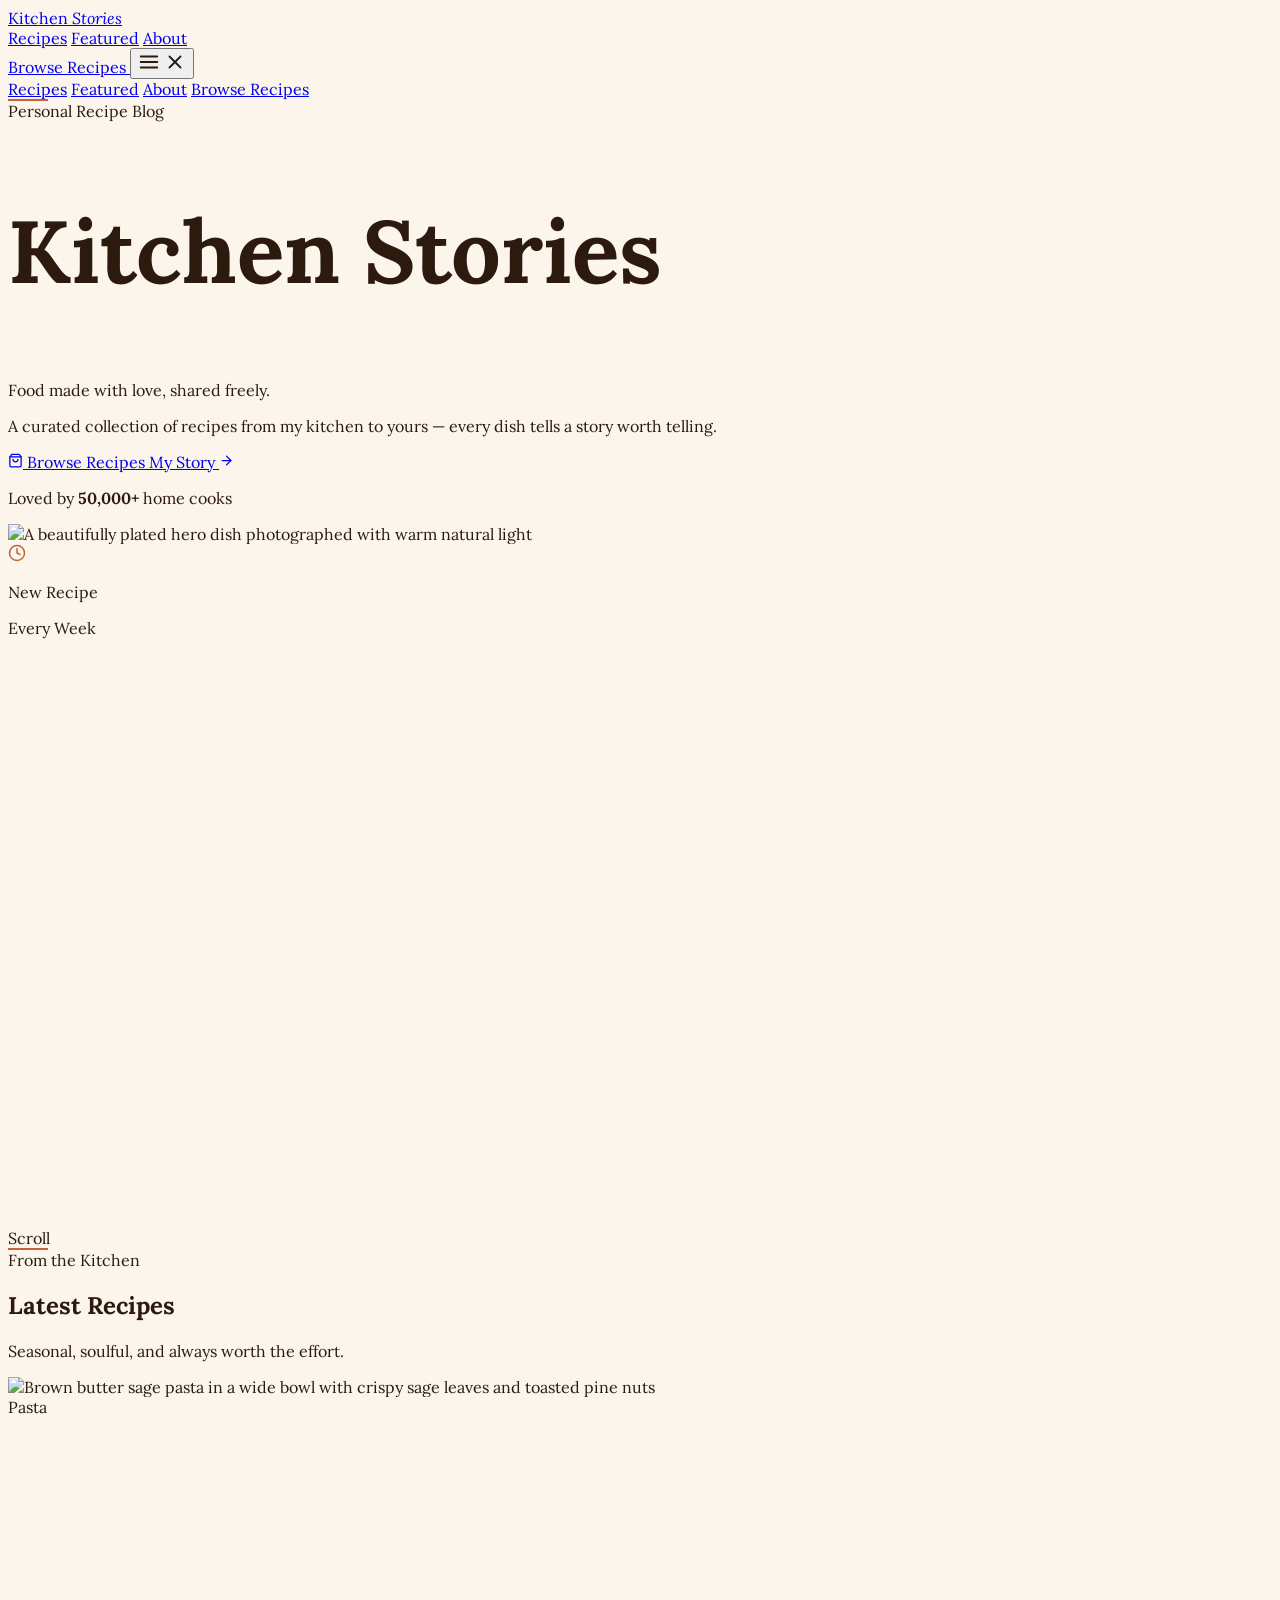
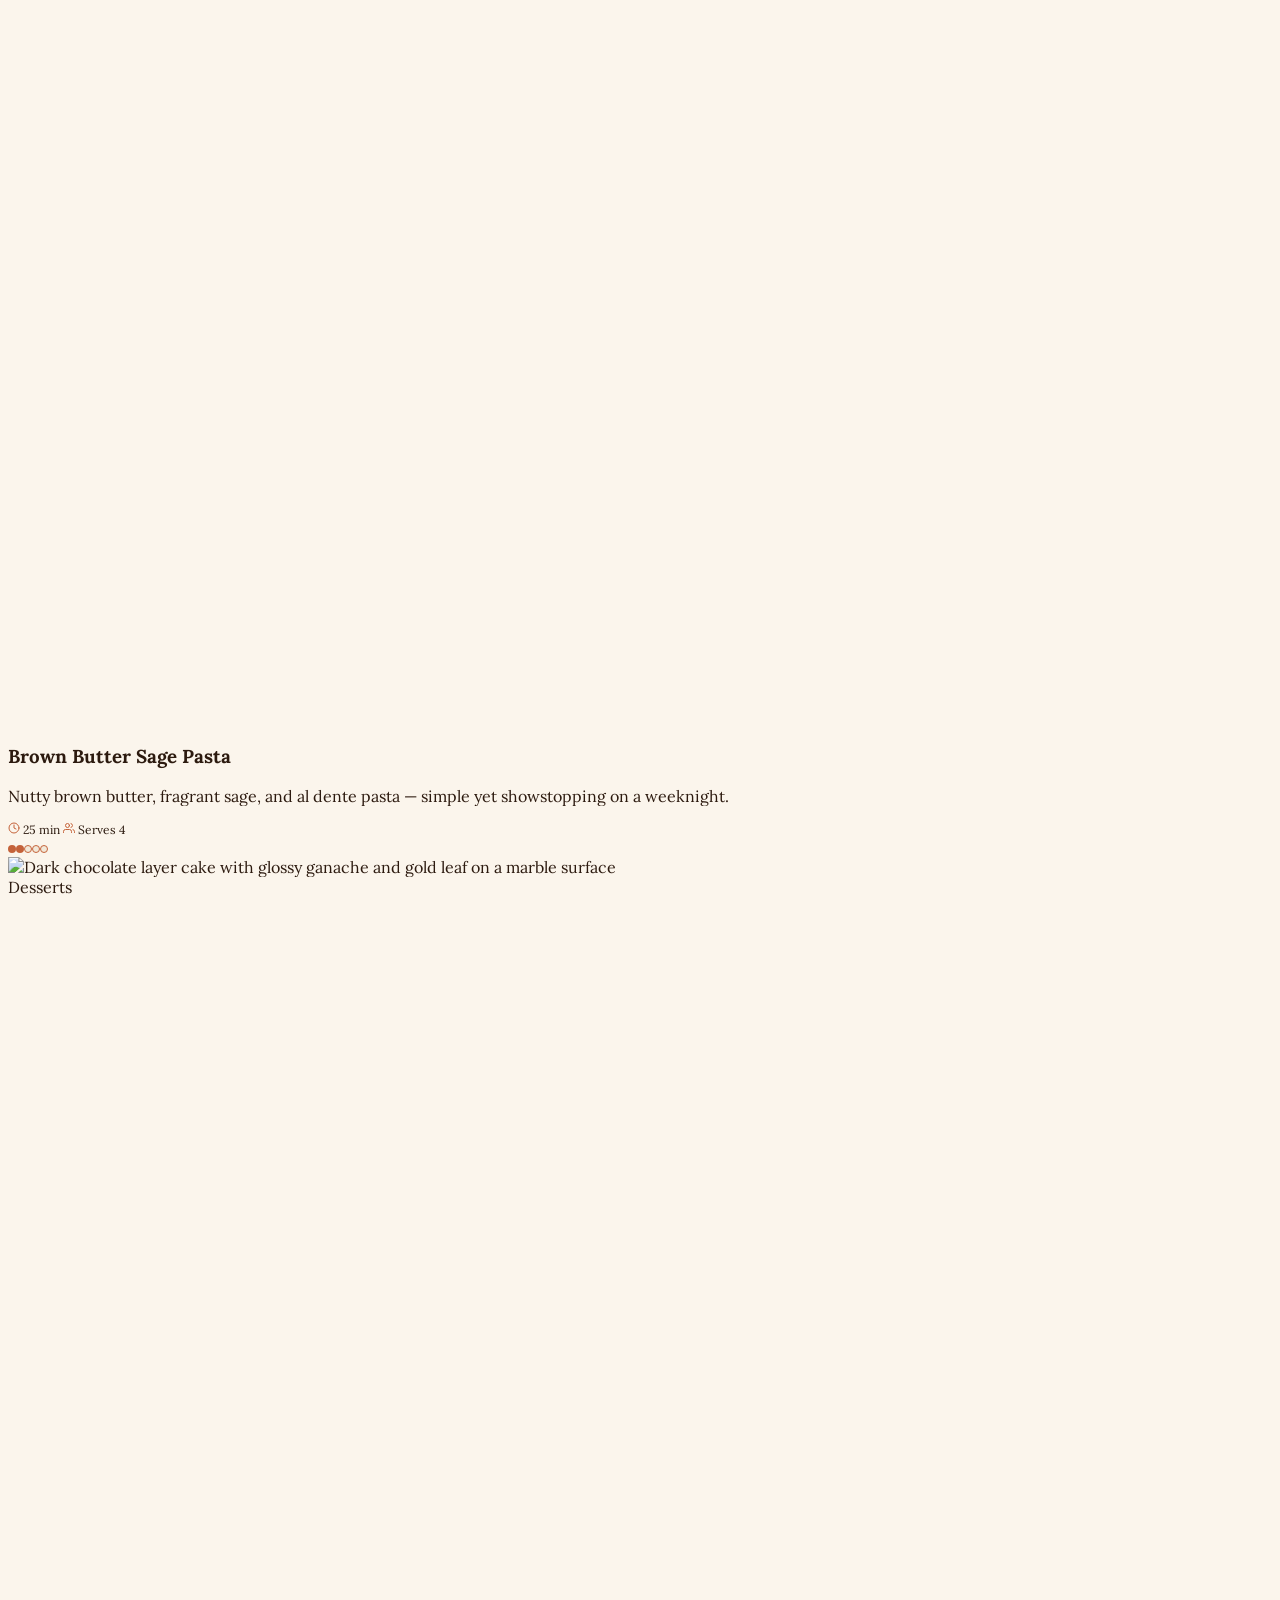
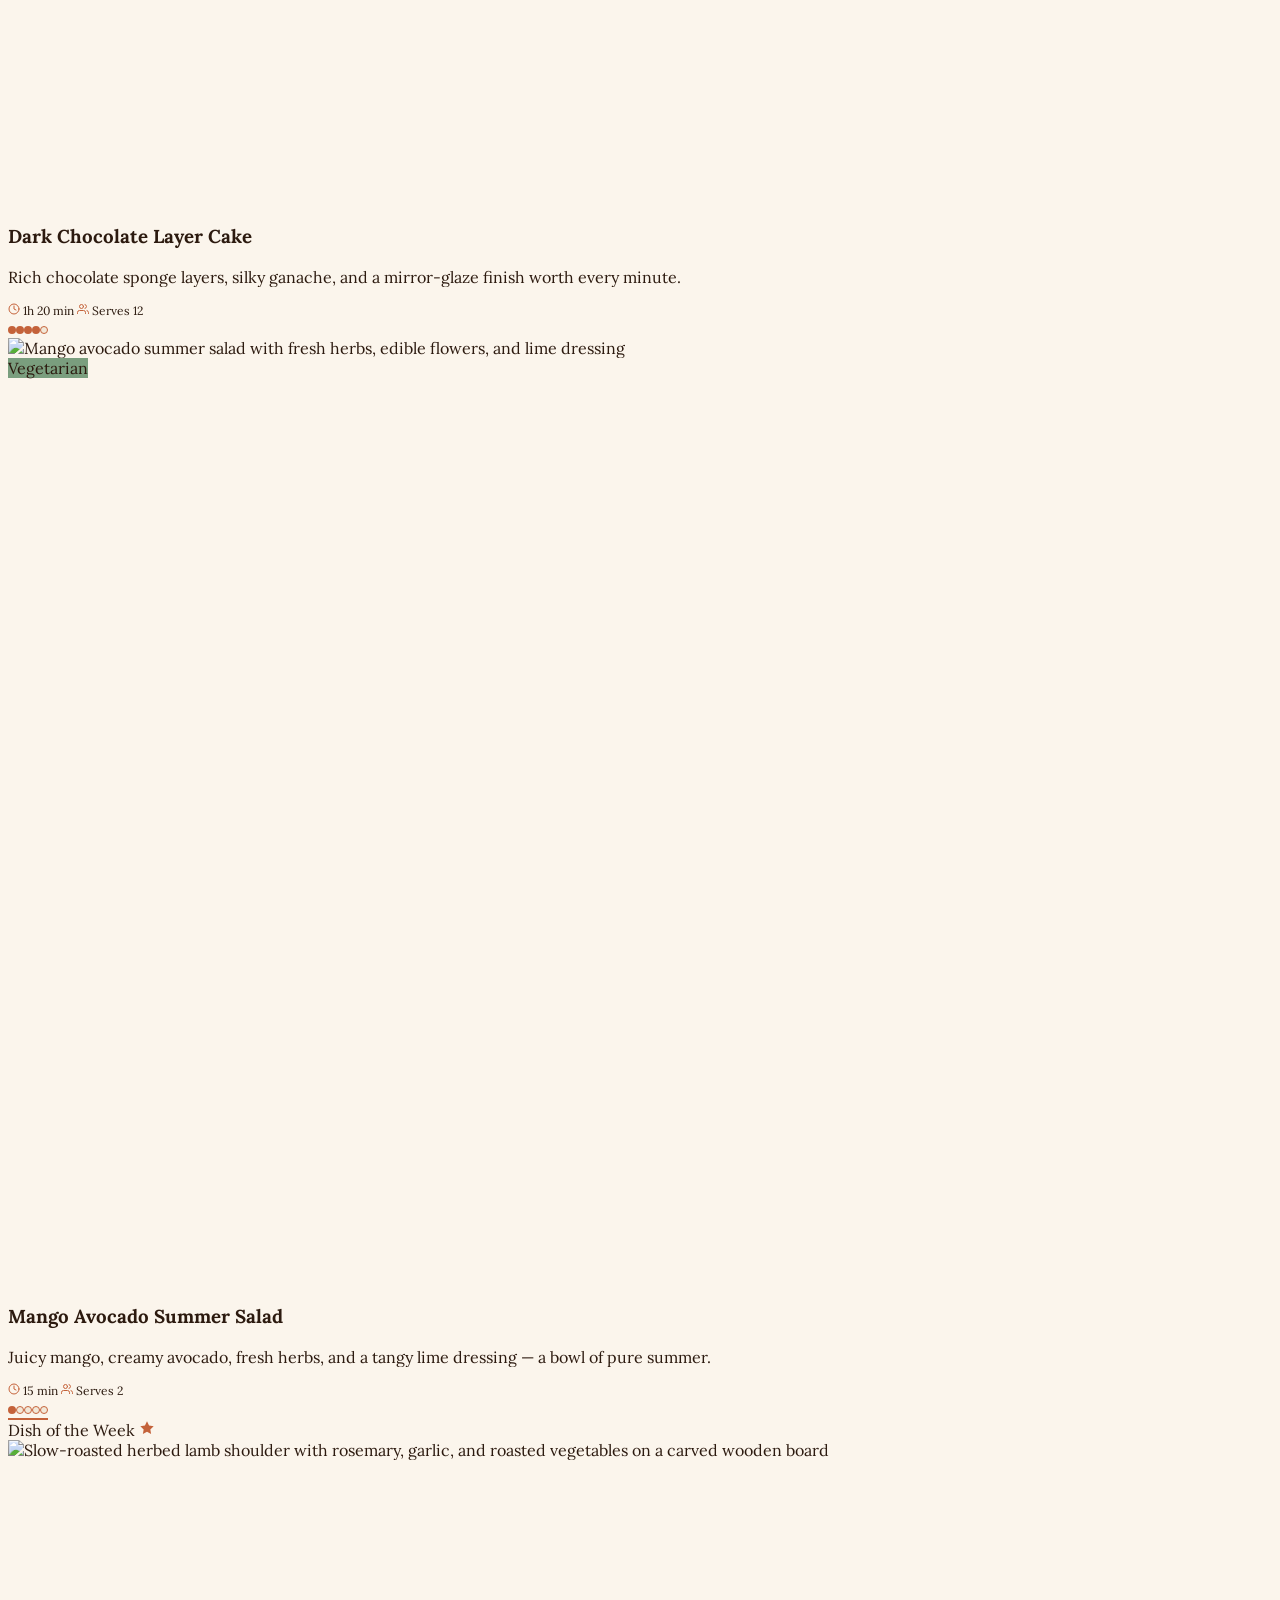
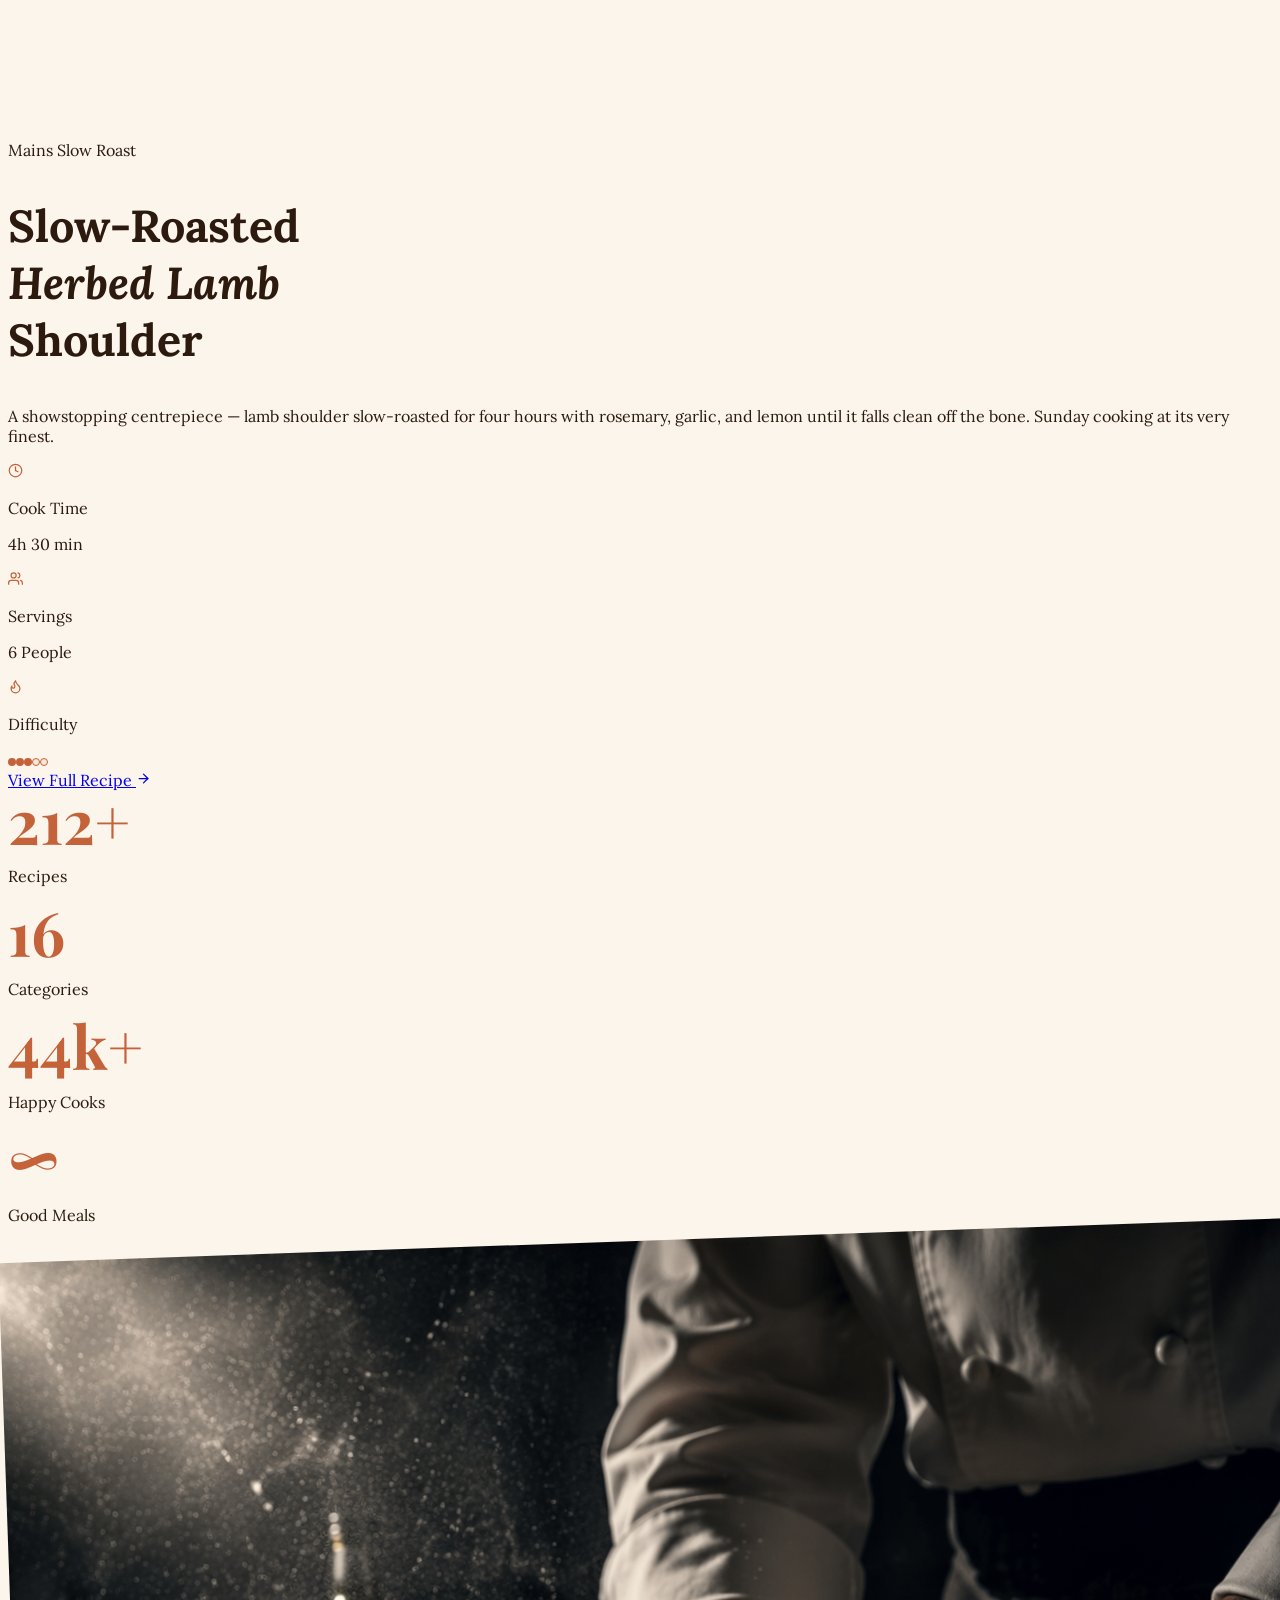
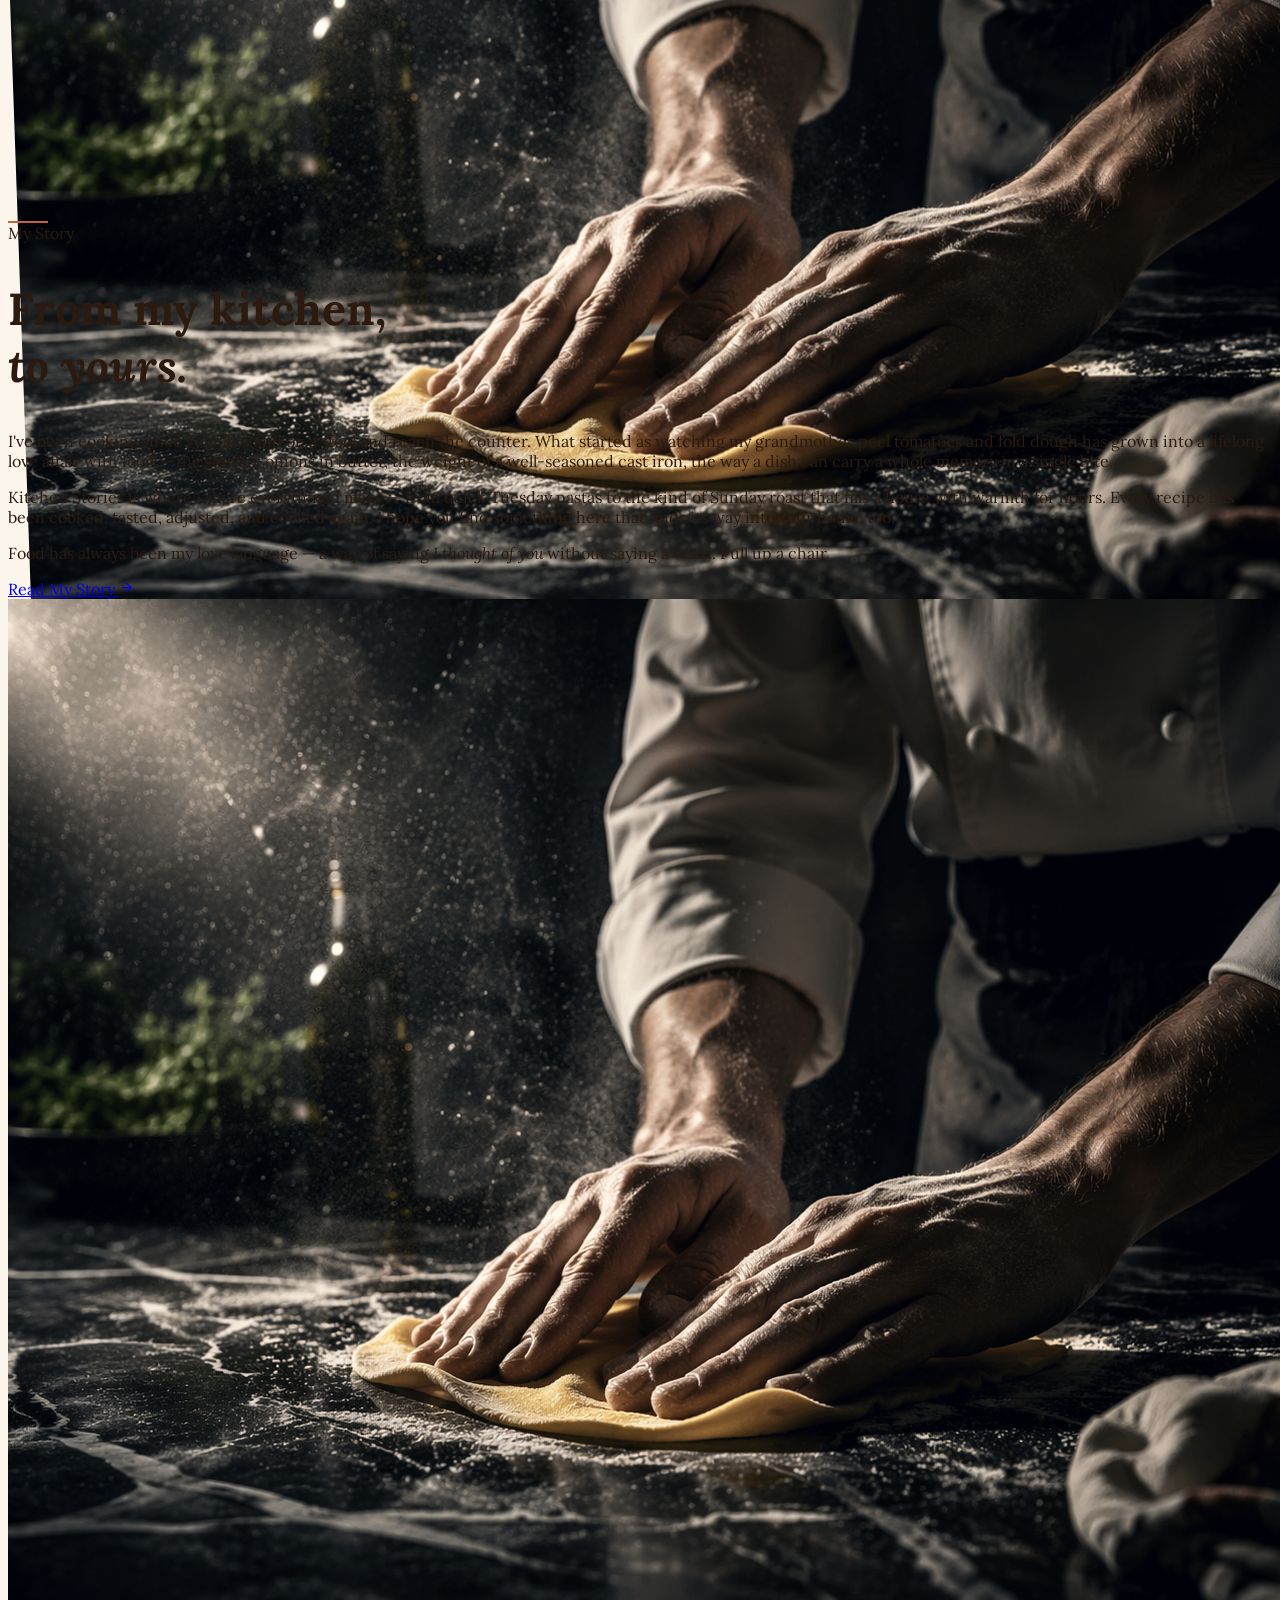
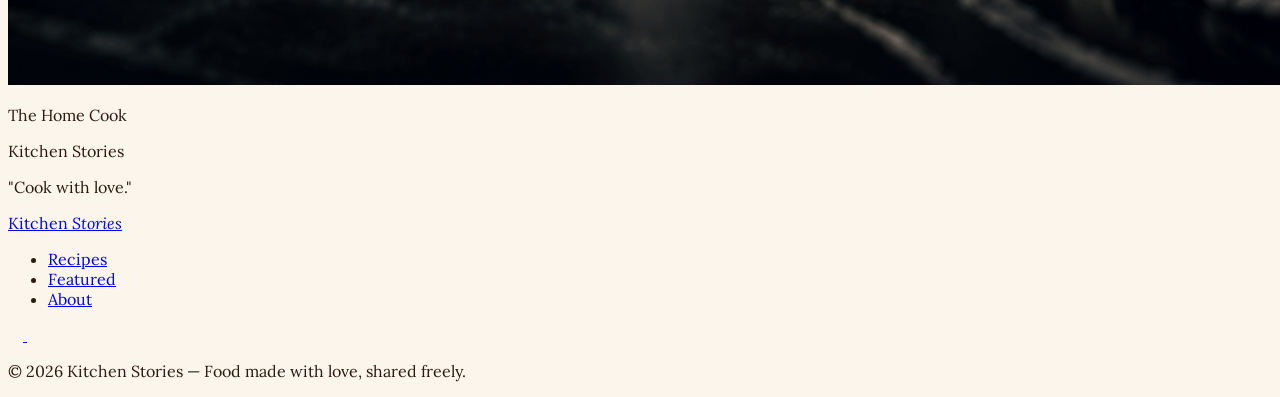
==== commit 1b0ebd96: "feat: integrate Google Stitch screens into Kitchen Stories - Generated 3 Stitch screens (project 114" ====
--- a/index.html
+++ b/index.html
@@ -112,14 +112,21 @@
     .nl:hover, .nl.active { color: var(--c-primary); }
     .nl.active::after { width:100%; }
 
-    /* ── Recipe card ── */
+    /* ── Recipe card (Stitch pattern) ── */
     .rcard {
       cursor: pointer;
-      transition: transform 300ms var(--ease), box-shadow 300ms var(--ease);
+      transition: transform 500ms var(--ease), box-shadow 500ms var(--ease);
     }
     .rcard:hover { transform: translateY(-8px); box-shadow: 0 24px 64px rgba(44,26,15,0.14); }
-    .rcard:hover .rimg { transform: scale(1.07); }
+    .rcard:hover .rimg { transform: scale(1.1); }
     .rimg { transition: transform 700ms var(--ease); }
+
+    /* ── About image rotation (Stitch pattern) ── */
+    .about-img-wrap {
+      transition: transform 700ms var(--ease);
+      transform: rotate(-2deg);
+    }
+    .about-img-wrap:hover { transform: rotate(0deg); }
 
     /* ── Featured card ── */
     .fcard { transition: box-shadow 300ms var(--ease); }
@@ -315,97 +322,94 @@
     <div class="grid grid-cols-1 sm:grid-cols-2 lg:grid-cols-3 gap-8">
 
       <!-- Card: Brown Butter Sage Pasta -->
-      <article class="rcard reveal s1 bg-cream rounded-2xl overflow-hidden">
-        <div class="overflow-hidden" style="aspect-ratio:4/3;">
+      <article class="rcard reveal s1 bg-cream rounded-2xl overflow-hidden shadow-sm group">
+        <div class="relative overflow-hidden" style="aspect-ratio:4/3;">
           <img src="images/pasta.jpg"
                alt="Brown butter sage pasta in a wide bowl with crispy sage leaves and toasted pine nuts"
                class="rimg w-full h-full object-cover" loading="lazy">
-        </div>
-        <div class="p-6">
-          <div class="flex items-center justify-between mb-3">
-            <span class="font-ui text-xs font-medium text-terracotta bg-terracotta/10 px-3 py-1 rounded-full">Pasta</span>
-            <div class="flex items-center gap-1" aria-label="Difficulty: 2 of 5" role="img">
-              <span class="dot dot-on"></span><span class="dot dot-on"></span><span class="dot dot-off"></span><span class="dot dot-off"></span><span class="dot dot-off"></span>
-            </div>
-          </div>
-          <h3 class="font-display text-xl font-semibold text-dark-brown leading-snug mb-2">Brown Butter Sage Pasta</h3>
-          <p class="font-body text-sm text-ink/65 leading-relaxed mb-5" style="display:-webkit-box;-webkit-line-clamp:2;-webkit-box-orient:vertical;overflow:hidden;">
+          <div class="absolute top-4 left-4">
+            <span class="font-ui text-xs font-bold text-cream bg-terracotta px-4 py-1 rounded-full tracking-widest uppercase shadow-lg">Pasta</span>
+          </div>
+        </div>
+        <div class="p-8 space-y-4">
+          <h3 class="font-display text-2xl font-bold text-dark-brown leading-snug">Brown Butter Sage Pasta</h3>
+          <p class="font-body text-sm text-ink/65 leading-relaxed" style="display:-webkit-box;-webkit-line-clamp:2;-webkit-box-orient:vertical;overflow:hidden;">
             Nutty brown butter, fragrant sage, and al dente pasta — simple yet showstopping on a weeknight.
           </p>
-          <div class="flex items-center gap-5 font-ui text-ink/55" style="font-size:12px;">
+          <div class="flex items-center justify-between border-t border-tan pt-4 font-ui text-ink/55" style="font-size:12px;">
             <span class="flex items-center gap-1.5">
-              <svg width="12" height="12" viewBox="0 0 24 24" fill="none" stroke="currentColor" stroke-width="2" stroke-linecap="round" aria-hidden="true"><circle cx="12" cy="12" r="10"/><path d="M12 6v6l4 2"/></svg>
+              <svg width="12" height="12" viewBox="0 0 24 24" fill="none" stroke="#C4623A" stroke-width="2" stroke-linecap="round" aria-hidden="true"><circle cx="12" cy="12" r="10"/><path d="M12 6v6l4 2"/></svg>
               25 min
             </span>
             <span class="flex items-center gap-1.5">
-              <svg width="12" height="12" viewBox="0 0 24 24" fill="none" stroke="currentColor" stroke-width="2" stroke-linecap="round" aria-hidden="true"><path d="M17 21v-2a4 4 0 0 0-4-4H5a4 4 0 0 0-4 4v2"/><circle cx="9" cy="7" r="4"/><path d="M23 21v-2a4 4 0 0 0-3-3.87"/><path d="M16 3.13a4 4 0 0 1 0 7.75"/></svg>
+              <svg width="12" height="12" viewBox="0 0 24 24" fill="none" stroke="#C4623A" stroke-width="2" stroke-linecap="round" aria-hidden="true"><path d="M17 21v-2a4 4 0 0 0-4-4H5a4 4 0 0 0-4 4v2"/><circle cx="9" cy="7" r="4"/><path d="M23 21v-2a4 4 0 0 0-3-3.87"/><path d="M16 3.13a4 4 0 0 1 0 7.75"/></svg>
               Serves 4
             </span>
           </div>
+          <div class="flex gap-1 pt-1" aria-label="Difficulty: 2 of 5" role="img">
+            <span class="dot dot-on"></span><span class="dot dot-on"></span><span class="dot dot-off"></span><span class="dot dot-off"></span><span class="dot dot-off"></span>
+          </div>
         </div>
       </article>
 
       <!-- Card: Dark Chocolate Layer Cake -->
-      <article class="rcard reveal s2 bg-cream rounded-2xl overflow-hidden">
-        <div class="overflow-hidden" style="aspect-ratio:4/3;">
+      <article class="rcard reveal s2 bg-cream rounded-2xl overflow-hidden shadow-sm group lg:translate-y-6">
+        <div class="relative overflow-hidden" style="aspect-ratio:4/3;">
           <img src="images/cake.jpg"
                alt="Dark chocolate layer cake with glossy ganache and gold leaf on a marble surface"
                class="rimg w-full h-full object-cover" loading="lazy">
-        </div>
-        <div class="p-6">
-          <div class="flex items-center justify-between mb-3">
-            <span class="font-ui text-xs font-medium text-terracotta bg-terracotta/10 px-3 py-1 rounded-full">Desserts</span>
-            <div class="flex items-center gap-1" aria-label="Difficulty: 4 of 5" role="img">
-              <span class="dot dot-on"></span><span class="dot dot-on"></span><span class="dot dot-on"></span><span class="dot dot-on"></span><span class="dot dot-off"></span>
-            </div>
-          </div>
-          <h3 class="font-display text-xl font-semibold text-dark-brown leading-snug mb-2">Dark Chocolate Layer Cake</h3>
-          <p class="font-body text-sm text-ink/65 leading-relaxed mb-5" style="display:-webkit-box;-webkit-line-clamp:2;-webkit-box-orient:vertical;overflow:hidden;">
+          <div class="absolute top-4 left-4">
+            <span class="font-ui text-xs font-bold text-cream bg-terracotta px-4 py-1 rounded-full tracking-widest uppercase shadow-lg">Desserts</span>
+          </div>
+        </div>
+        <div class="p-8 space-y-4">
+          <h3 class="font-display text-2xl font-bold text-dark-brown leading-snug">Dark Chocolate Layer Cake</h3>
+          <p class="font-body text-sm text-ink/65 leading-relaxed" style="display:-webkit-box;-webkit-line-clamp:2;-webkit-box-orient:vertical;overflow:hidden;">
             Rich chocolate sponge layers, silky ganache, and a mirror-glaze finish worth every minute.
           </p>
-          <div class="flex items-center gap-5 font-ui text-ink/55" style="font-size:12px;">
+          <div class="flex items-center justify-between border-t border-tan pt-4 font-ui text-ink/55" style="font-size:12px;">
             <span class="flex items-center gap-1.5">
-              <svg width="12" height="12" viewBox="0 0 24 24" fill="none" stroke="currentColor" stroke-width="2" stroke-linecap="round" aria-hidden="true"><circle cx="12" cy="12" r="10"/><path d="M12 6v6l4 2"/></svg>
+              <svg width="12" height="12" viewBox="0 0 24 24" fill="none" stroke="#C4623A" stroke-width="2" stroke-linecap="round" aria-hidden="true"><circle cx="12" cy="12" r="10"/><path d="M12 6v6l4 2"/></svg>
               1h 20 min
             </span>
             <span class="flex items-center gap-1.5">
-              <svg width="12" height="12" viewBox="0 0 24 24" fill="none" stroke="currentColor" stroke-width="2" stroke-linecap="round" aria-hidden="true"><path d="M17 21v-2a4 4 0 0 0-4-4H5a4 4 0 0 0-4 4v2"/><circle cx="9" cy="7" r="4"/><path d="M23 21v-2a4 4 0 0 0-3-3.87"/><path d="M16 3.13a4 4 0 0 1 0 7.75"/></svg>
+              <svg width="12" height="12" viewBox="0 0 24 24" fill="none" stroke="#C4623A" stroke-width="2" stroke-linecap="round" aria-hidden="true"><path d="M17 21v-2a4 4 0 0 0-4-4H5a4 4 0 0 0-4 4v2"/><circle cx="9" cy="7" r="4"/><path d="M23 21v-2a4 4 0 0 0-3-3.87"/><path d="M16 3.13a4 4 0 0 1 0 7.75"/></svg>
               Serves 12
             </span>
           </div>
+          <div class="flex gap-1 pt-1" aria-label="Difficulty: 4 of 5" role="img">
+            <span class="dot dot-on"></span><span class="dot dot-on"></span><span class="dot dot-on"></span><span class="dot dot-on"></span><span class="dot dot-off"></span>
+          </div>
         </div>
       </article>
 
       <!-- Card: Mango Avocado Summer Salad -->
-      <article class="rcard reveal s3 bg-cream rounded-2xl overflow-hidden sm:col-span-2 lg:col-span-1">
-        <div class="overflow-hidden" style="aspect-ratio:4/3;">
+      <article class="rcard reveal s3 bg-cream rounded-2xl overflow-hidden shadow-sm group sm:col-span-2 lg:col-span-1">
+        <div class="relative overflow-hidden" style="aspect-ratio:4/3;">
           <img src="images/salad.jpg"
                alt="Mango avocado summer salad with fresh herbs, edible flowers, and lime dressing"
                class="rimg w-full h-full object-cover" loading="lazy">
-        </div>
-        <div class="p-6">
-          <div class="flex items-center justify-between mb-3">
-            <span class="flex items-center gap-1.5 font-ui text-xs font-medium text-sage bg-sage/15 px-3 py-1 rounded-full">
-              <svg width="11" height="11" viewBox="0 0 24 24" fill="none" stroke="#7A9E7E" stroke-width="2.5" stroke-linecap="round" aria-hidden="true"><path d="M11 20A7 7 0 0 1 9.8 6.1C15.5 5 17 4.48 19 2c1 2 2 4.18 2 8 0 5.5-4.78 10-10 10z"/><path d="M2 21c0-3 1.85-5.36 5.08-6C9.5 14.52 12 13 13 12"/></svg>
-              Vegetarian
-            </span>
-            <div class="flex items-center gap-1" aria-label="Difficulty: 1 of 5" role="img">
-              <span class="dot dot-on"></span><span class="dot dot-off"></span><span class="dot dot-off"></span><span class="dot dot-off"></span><span class="dot dot-off"></span>
-            </div>
-          </div>
-          <h3 class="font-display text-xl font-semibold text-dark-brown leading-snug mb-2">Mango Avocado Summer Salad</h3>
-          <p class="font-body text-sm text-ink/65 leading-relaxed mb-5" style="display:-webkit-box;-webkit-line-clamp:2;-webkit-box-orient:vertical;overflow:hidden;">
+          <div class="absolute top-4 left-4">
+            <span class="font-ui text-xs font-bold text-white px-4 py-1 rounded-full tracking-widest uppercase shadow-lg" style="background:#7A9E7E;">Vegetarian</span>
+          </div>
+        </div>
+        <div class="p-8 space-y-4">
+          <h3 class="font-display text-2xl font-bold text-dark-brown leading-snug">Mango Avocado Summer Salad</h3>
+          <p class="font-body text-sm text-ink/65 leading-relaxed" style="display:-webkit-box;-webkit-line-clamp:2;-webkit-box-orient:vertical;overflow:hidden;">
             Juicy mango, creamy avocado, fresh herbs, and a tangy lime dressing — a bowl of pure summer.
           </p>
-          <div class="flex items-center gap-5 font-ui text-ink/55" style="font-size:12px;">
+          <div class="flex items-center justify-between border-t border-tan pt-4 font-ui text-ink/55" style="font-size:12px;">
             <span class="flex items-center gap-1.5">
-              <svg width="12" height="12" viewBox="0 0 24 24" fill="none" stroke="currentColor" stroke-width="2" stroke-linecap="round" aria-hidden="true"><circle cx="12" cy="12" r="10"/><path d="M12 6v6l4 2"/></svg>
+              <svg width="12" height="12" viewBox="0 0 24 24" fill="none" stroke="#C4623A" stroke-width="2" stroke-linecap="round" aria-hidden="true"><circle cx="12" cy="12" r="10"/><path d="M12 6v6l4 2"/></svg>
               15 min
             </span>
             <span class="flex items-center gap-1.5">
-              <svg width="12" height="12" viewBox="0 0 24 24" fill="none" stroke="currentColor" stroke-width="2" stroke-linecap="round" aria-hidden="true"><path d="M17 21v-2a4 4 0 0 0-4-4H5a4 4 0 0 0-4 4v2"/><circle cx="9" cy="7" r="4"/><path d="M23 21v-2a4 4 0 0 0-3-3.87"/><path d="M16 3.13a4 4 0 0 1 0 7.75"/></svg>
+              <svg width="12" height="12" viewBox="0 0 24 24" fill="none" stroke="#C4623A" stroke-width="2" stroke-linecap="round" aria-hidden="true"><path d="M17 21v-2a4 4 0 0 0-4-4H5a4 4 0 0 0-4 4v2"/><circle cx="9" cy="7" r="4"/><path d="M23 21v-2a4 4 0 0 0-3-3.87"/><path d="M16 3.13a4 4 0 0 1 0 7.75"/></svg>
               Serves 2
             </span>
+          </div>
+          <div class="flex gap-1 pt-1" aria-label="Difficulty: 1 of 5" role="img">
+            <span class="dot dot-on"></span><span class="dot dot-off"></span><span class="dot dot-off"></span><span class="dot dot-off"></span><span class="dot dot-off"></span>
           </div>
         </div>
       </article>
@@ -531,10 +535,14 @@
   <div class="max-w-7xl mx-auto px-6 lg:px-12">
     <div class="grid grid-cols-1 lg:grid-cols-2 gap-12 lg:gap-16 items-center">
 
-      <div class="reveal rounded-2xl overflow-hidden" style="height:clamp(320px, 50vw, 580px);">
-        <img src="images/about.jpg"
-             alt="The home cook at work in a sunlit kitchen, hands dusted with flour, surrounded by fresh ingredients"
-             class="w-full h-full object-cover" loading="lazy">
+      <!-- Stitch pattern: rotated image wrapper with hover correction -->
+      <div class="reveal relative">
+        <div class="absolute -inset-4 bg-terracotta/10 rounded-2xl -rotate-3 pointer-events-none" aria-hidden="true"></div>
+        <div class="about-img-wrap relative rounded-2xl overflow-hidden shadow-2xl" style="height:clamp(320px, 50vw, 580px);">
+          <img src="images/about.jpg"
+               alt="The home cook at work in a sunlit kitchen, hands dusted with flour, surrounded by fresh ingredients"
+               class="w-full h-full object-cover" loading="lazy">
+        </div>
       </div>
 
       <div class="flex flex-col justify-center">
